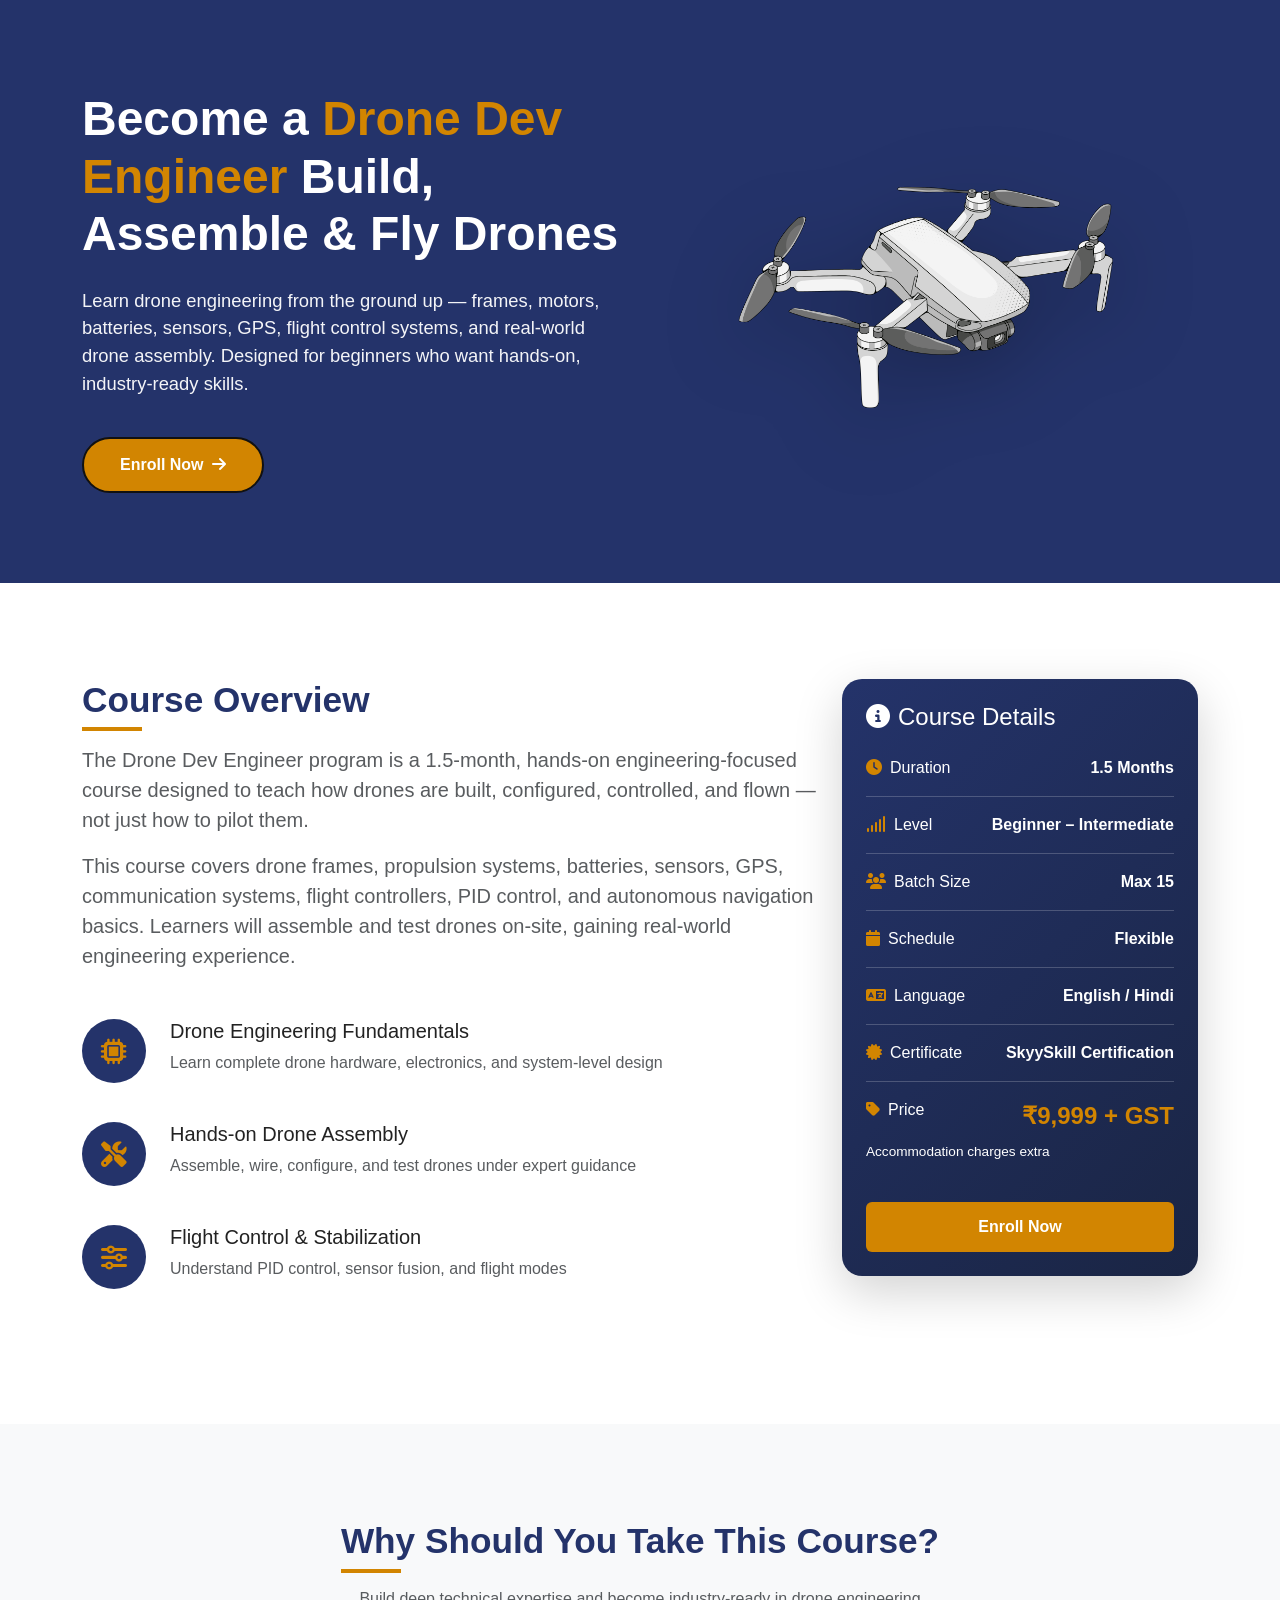
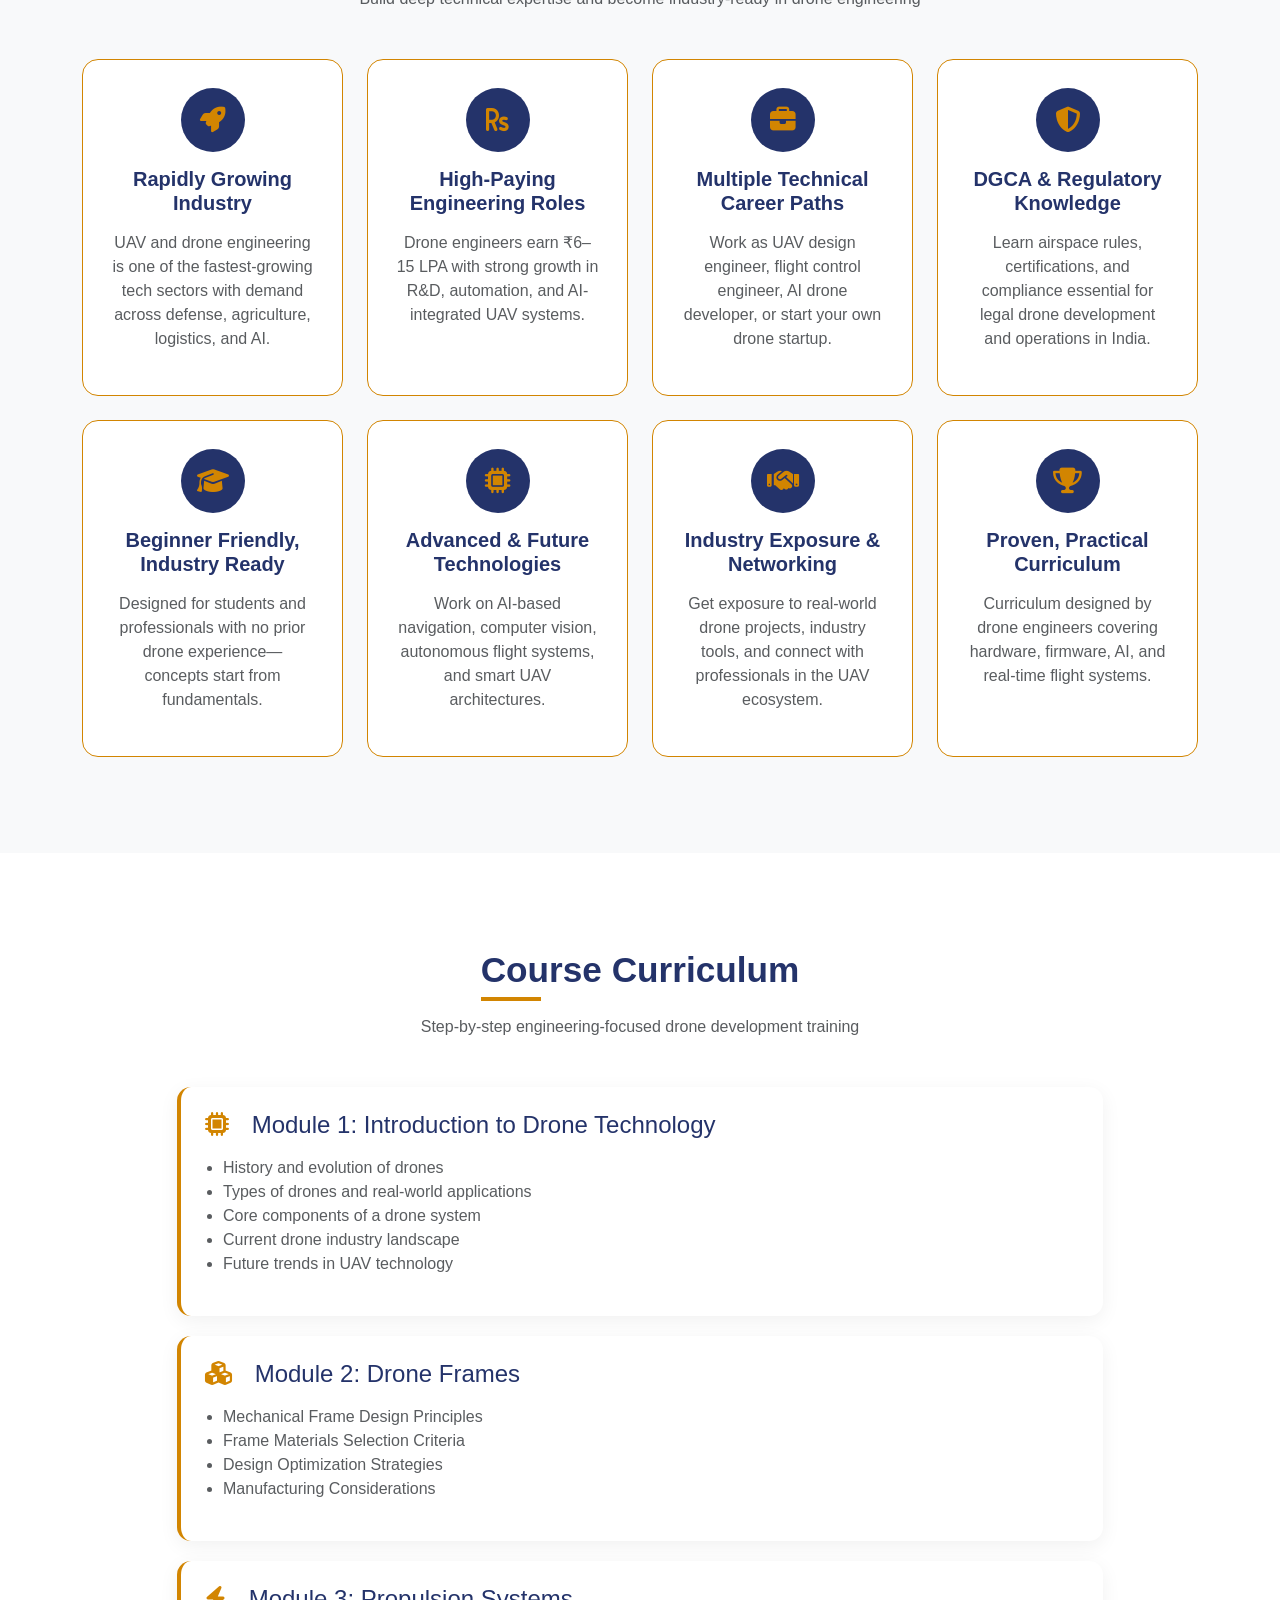
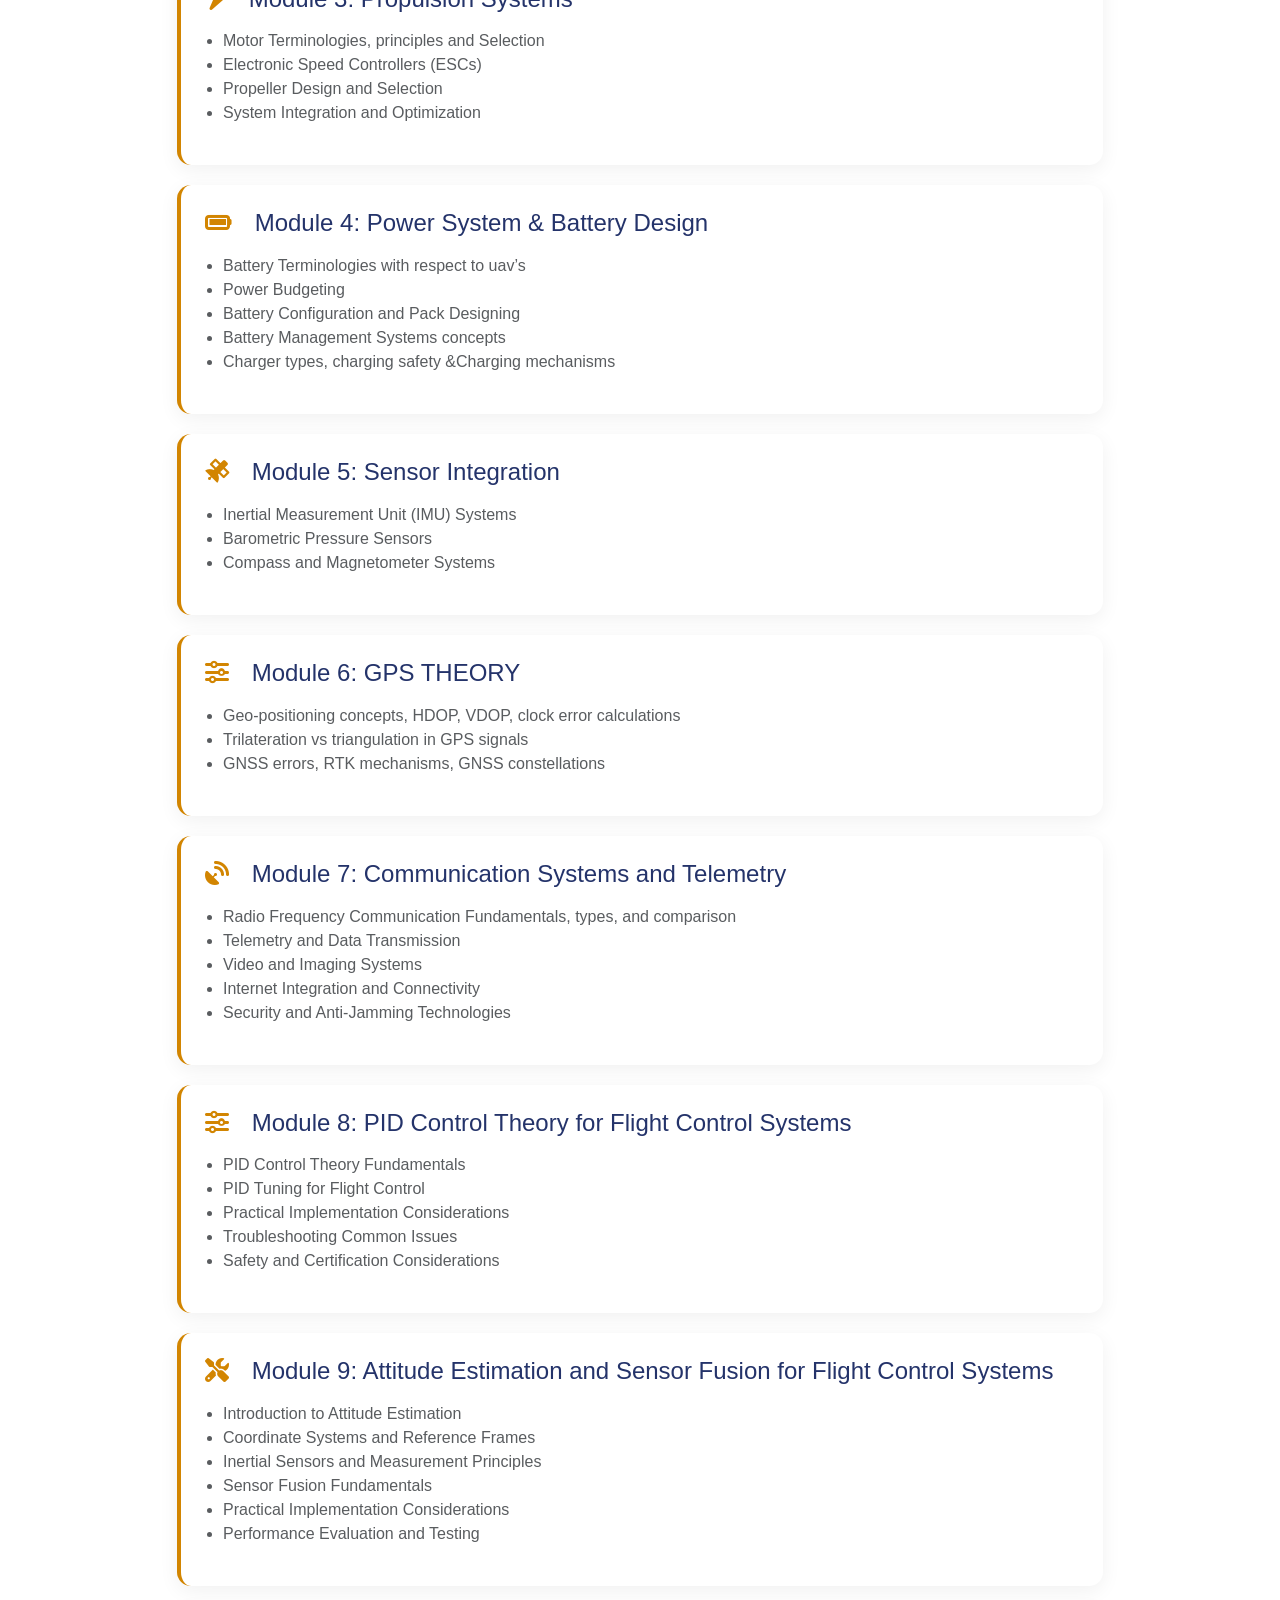
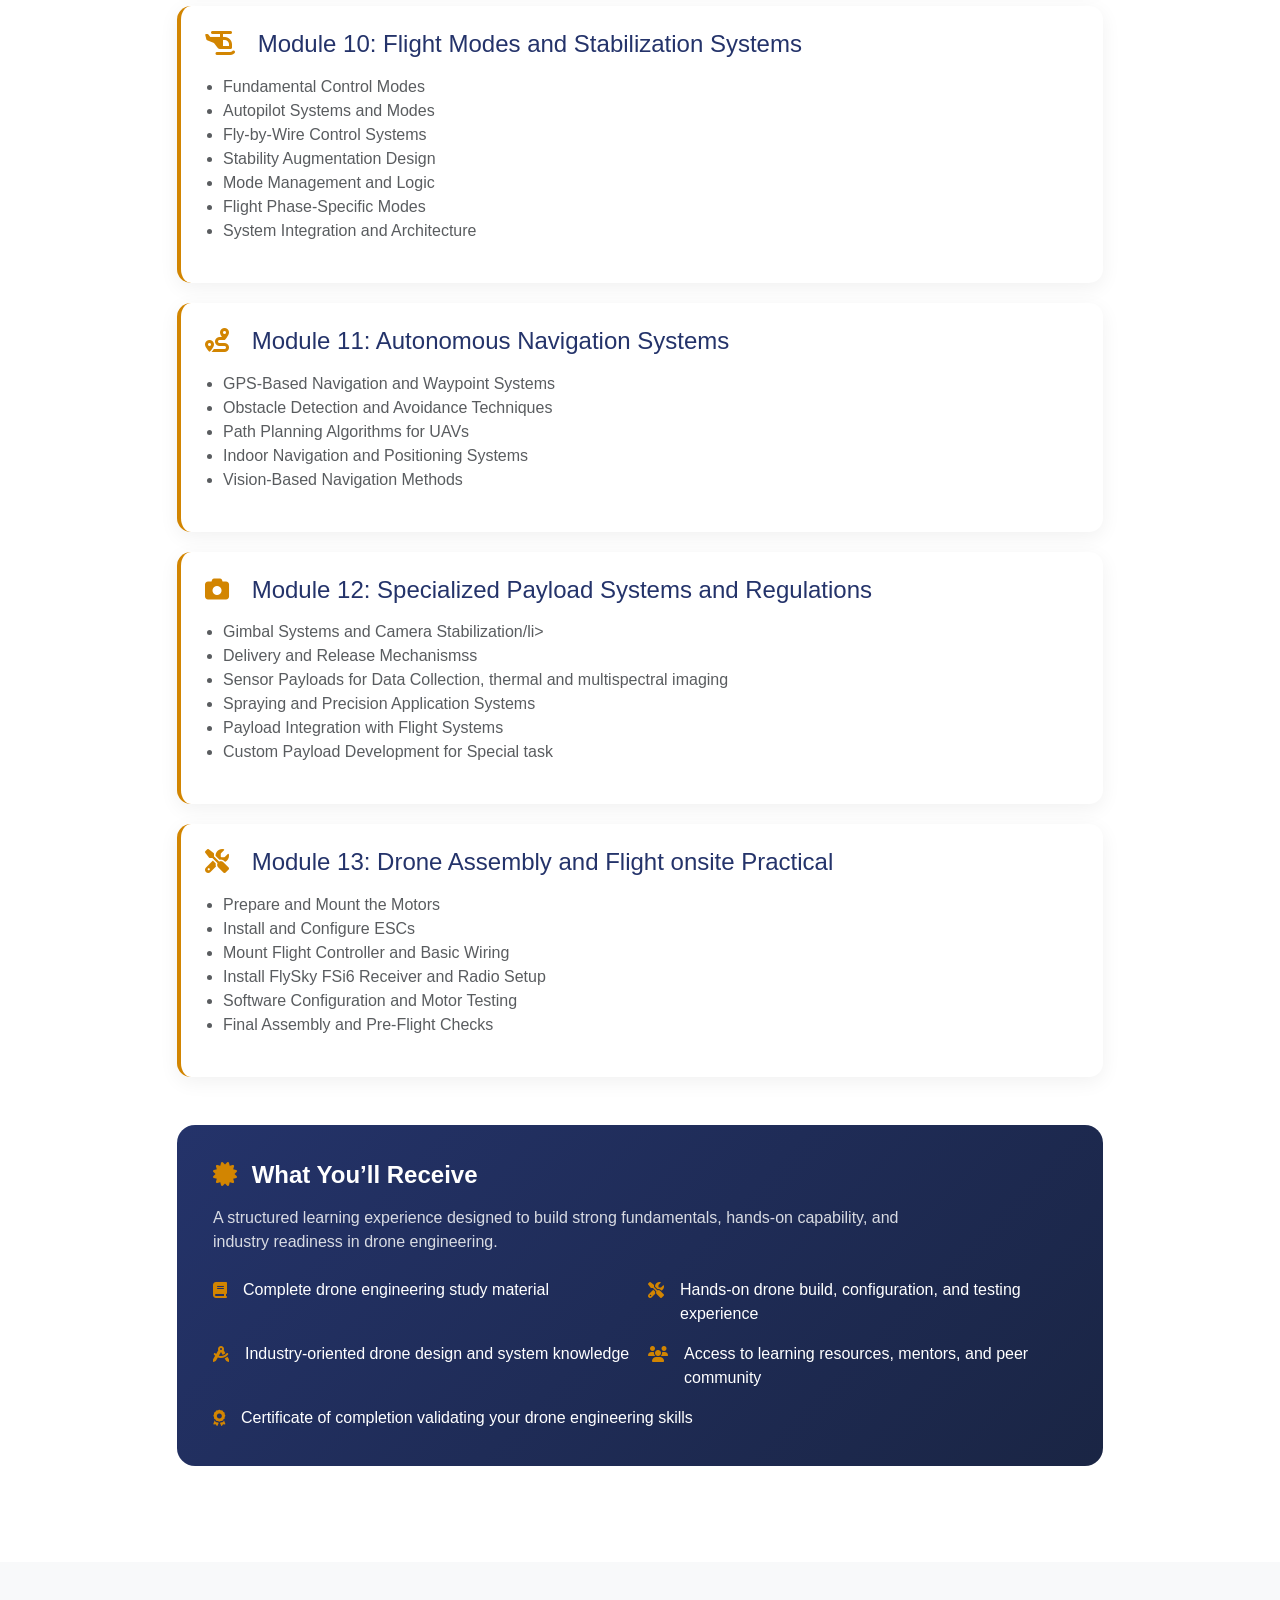
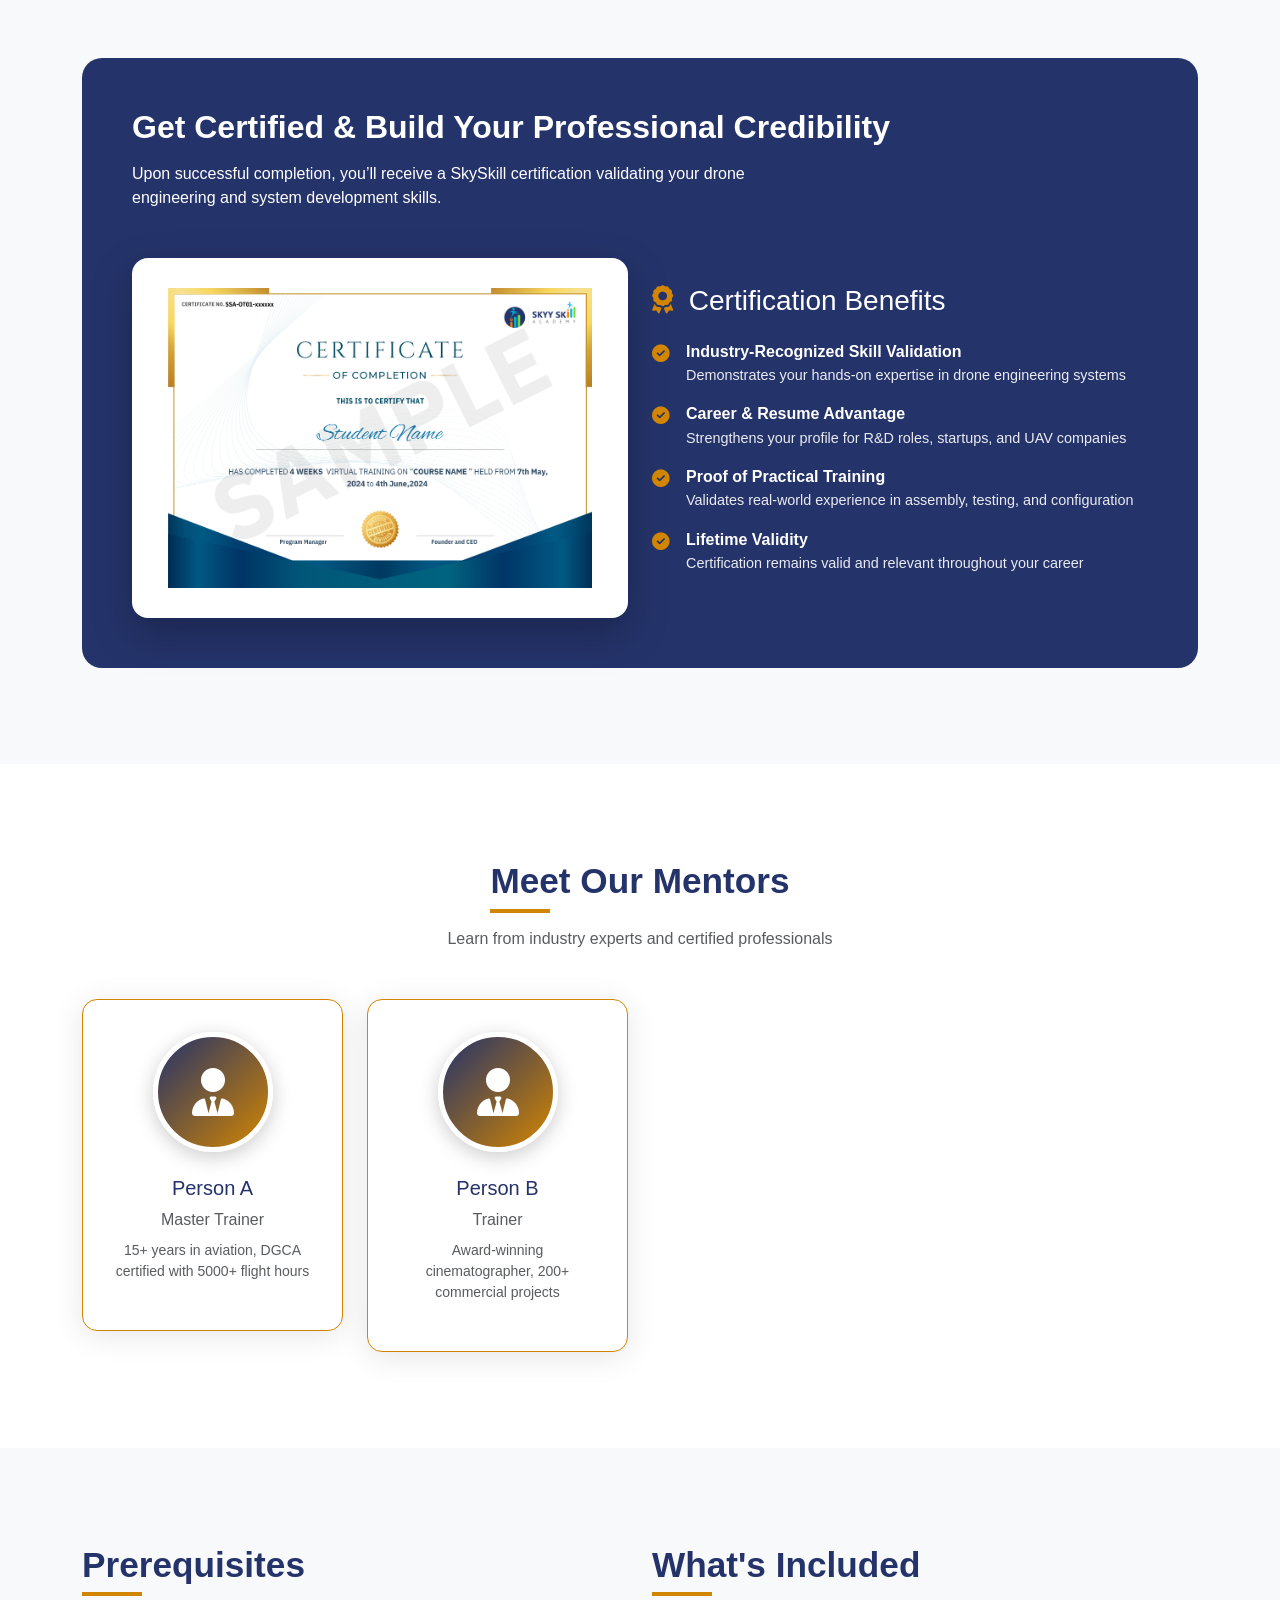
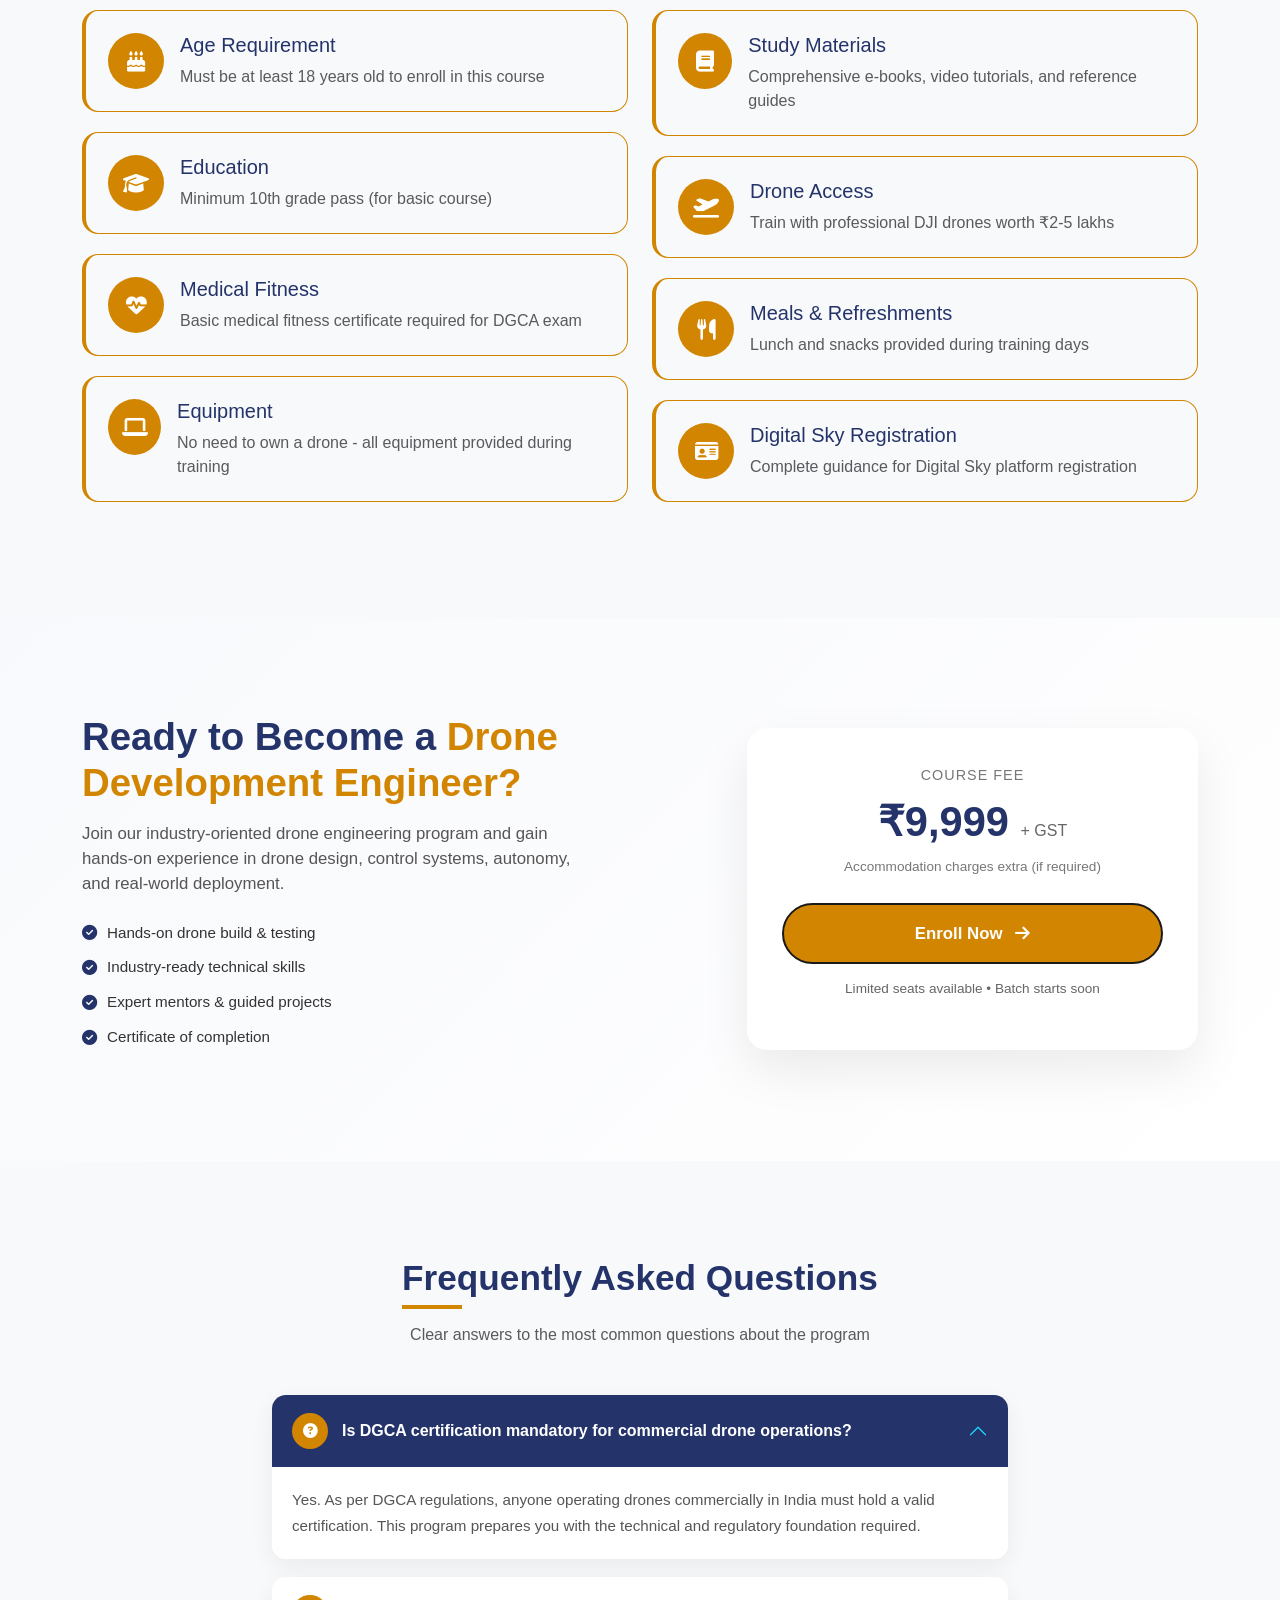
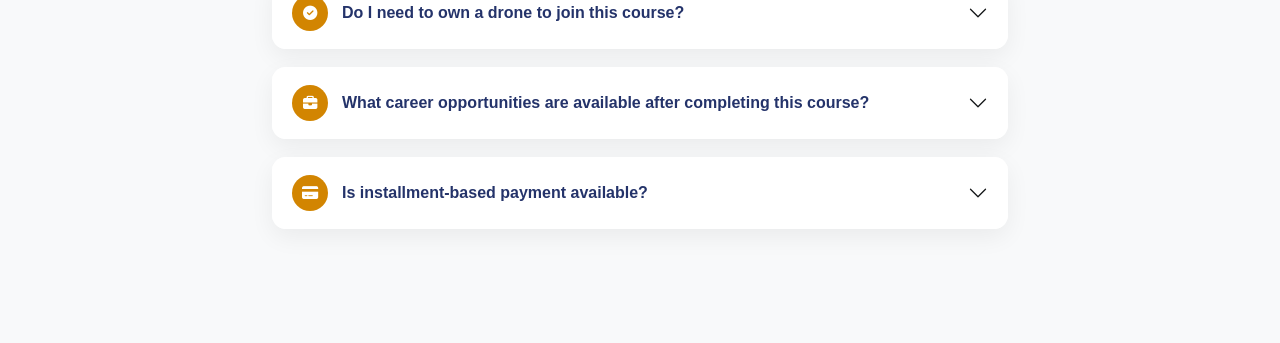
==== drone-course.html @ 6ebb5978 "drone course page" ====
<!DOCTYPE html>
<html lang="en">
<head>
    <meta charset="UTF-8">
    <meta name="viewport" content="width=device-width, initial-scale=1.0">
    <title>Document</title>
    <!-- <link rel="stylesheet" href="/index.css" /> -->

    <!-- Bootstrap -->
  <link href="https://cdn.jsdelivr.net/npm/bootstrap@5.3.2/dist/css/bootstrap.min.css" rel="stylesheet">

  <!-- Font Awesome -->
  <link href="https://cdnjs.cloudflare.com/ajax/libs/font-awesome/6.5.0/css/all.min.css" rel="stylesheet">
    <style>
        /* ================= ROOT & BASE ================= */
:root {
  --primary: #24336a;
  --secondary: #d28501;
  --dark: #1a1a1a;
}

body {
  font-family: sans-serif;
  background: #ffffff;
  color: #222;
}

/* ================= HERO ================= */
.hero {
  background: var(--primary);
  color: #ffffff;
  padding: 90px 0;
}

.hero h1 {
  font-size: 3rem;
  font-weight: 700;
}

.hero p {
  font-size: 1.15rem;
  opacity: 0.95;
  margin-top: 15px;
}

/* ================= BUTTON ================= */
.btn-primary-custom {
  background: var(--secondary);
  color: #fff;
  border: 2px solid #111;
  padding: 14px 36px;
  border-radius: 50px;
  font-weight: 600;
  transition: 0.3s ease;
}

.btn-primary-custom:hover {
  border: 2px solid #111;
  background: #b87400;
  transform: translateY(-2px);
}

.hero-image-wrapper {
  display: flex;
  justify-content: center;
  align-items: center;
}

.hero-image {
  max-width: 100%;
  height: auto;
  filter: drop-shadow(0 20px 40px rgba(0,0,0,0.25));
}

/* ================= STATS ================= */
.stats-box {
  background: rgba(255, 255, 255, 0.1);
  padding: 20px;
  border-radius: 14px;
  text-align: center;
  min-width: 140px;
}

.stats-number {
  font-size: 2.4rem;
  font-weight: 700;
  color: var(--secondary);
}

/* ================= SECTION ================= */
.section-title {
  font-size: 2.2rem;
  font-weight: 900;
  color: var(--primary);
  position: relative;
  display: inline-block;
}

.section-title::after {
  content: "";
  width: 60px;
  height: 4px;
  background: var(--secondary);
  position: absolute;
  left: 0;
  bottom: -10px;
}

/* ================= FEATURE CARD ================= */
.feature-card {
  background: #ffffff;
  padding: 28px;
  border-radius: 16px;
  border: 1px solid var(--secondary);
  height: 100%;
  transition: 0.3s ease;
}

.feature-card:hover {
  box-shadow: 0 12px 30px rgba(0, 0, 0, 0.08);
  transform: translateY(-5px);
}

.feature-icon {
  width: 64px;
  height: 64px;
  background: var(--primary);
  border-radius: 50%;
  display: flex;
  align-items: center;
  justify-content: center;
  color: var(--secondary);
  font-size: 1.6rem;
  margin-bottom: 15px;
}

/* ================= COURSE CONTENT ================= */
.course-content-item {
  background: #ffffff;
  padding: 24px;
  border-radius: 14px;
  border-left: 4px solid var(--secondary);
  box-shadow: 0 5px 20px rgba(0, 0, 0, 0.06);
  margin-bottom: 20px;
}

.course-content-item ul {
  padding-left: 18px;
}

/* ================= CERTIFICATE ================= */
.certificate-section {
  background: var(--primary);
  border-radius: 20px;
  padding: 50px;
}

.certificate-img {
  background: #ffffff;
  border-radius: 16px;
  height: 360px;
  display: flex;
  align-items: center;
  justify-content: center;
  box-shadow: 0 15px 40px rgba(0, 0, 0, 0.25);
}

.certificate-image {
  max-height: 300px;
  object-fit: contain;
}

/* ================= CERTIFICATE BENEFITS ALIGNMENT FIX ================= */

.cert-benefit {
  display: flex;
  align-items: flex-start;
  gap: 14px;
  margin-bottom: 18px;
}

.cert-benefit i {
  color: var(--secondary);
  font-size: 1.1rem;
  margin-top: 3px;
  min-width: 20px;
}

.cert-text h6 {
  margin: 0;
  font-weight: 600;
}

.cert-text p {
  margin: 4px 0 0;
  font-size: 0.9rem;
  opacity: 0.9;
}

/* ================= RESPONSIVE ================= */

@media (max-width: 768px) {
  .certificate-section {
    padding: 30px;
  }

  .certificate-img {
    height: 260px;
  }
}
/* ================= MENTORS ================= */
/* ---- mentor card ---- */
        .mentor-card {
            text-align: center;
            padding: 2rem;
            border: 1px solid var(--secondary);
            background: #fff;
            border-radius: 15px;
            box-shadow: 0 5px 30px rgba(0,0,0,0.1);
            transition: all 0.3s;
        }

        .mentor-card:hover {
            transform: translateY(-10px);
            box-shadow: 0 15px 40px rgba(0,0,0,0.15);
        }

        .mentor-img {
            width: 120px;
            height: 120px;
            background: linear-gradient(135deg, var(--primary), var(--secondary));
            border-radius: 50%;
            margin: 0 auto 1.5rem;
            display: flex;
            align-items: center;
            justify-content: center;
            font-size: 3rem;
            color: #fff;
            border: 5px solid #fff;
            box-shadow: 0 5px 20px rgba(0,0,0,0.2);
        }


/* ================= ADVANTAGES ================= */
.advantage-item {
  background: #f8f9fa;
  padding: 22px;
  border-radius: 16px;
  display: flex;
  gap: 16px;
  align-items: flex-start;
  margin-bottom: 20px;
    border: 1px solid var(--secondary);
  border-left: 4px solid var(--secondary);

}

.advantage-icon {
  width: 56px;
  height: 56px;
  background: var(--secondary);
  border-radius: 50%;
  color: #fff;
  display: flex;
  align-items: center;
  justify-content: center;
  font-size: 1.3rem;
}

/* ================= faq ================= */

.custom-accordion .accordion-item {
  border: none;
  border-radius: 14px;
  margin-bottom: 18px;
  box-shadow: 0 8px 25px rgba(0, 0, 0, 0.06);
  overflow: hidden;
}

.custom-accordion .accordion-button {
  background: #ffffff;
  color: var(--primary);
  font-weight: 600;
  padding: 18px 20px;
  box-shadow: none;
}

.custom-accordion .accordion-button:not(.collapsed) {
  background: var(--primary);
  color: #ffffff;
}

.custom-accordion .accordion-button::after {
  filter: brightness(0.6);
}

.custom-accordion .accordion-button:not(.collapsed)::after {
  filter: brightness(5);
}

.custom-accordion .accordion-body {
  font-size: 0.95rem;
  color: #555;
  line-height: 1.7;
  padding: 20px;
  background: #ffffff;
}

/* Icon styling */
.faq-icon {
  width: 36px;
  height: 36px;
  background: var(--secondary);
  color: #fff;
  border-radius: 50%;
  display: inline-flex;
  align-items: center;
  justify-content: center;
  margin-right: 14px;
  font-size: 0.9rem;
}

/* ================= RESPONSIVE ================= */
@media (max-width: 768px) {
  .hero {
    padding: 60px 0;
    text-align: center;
  }

  .hero h1 {
    font-size: 2rem;
  }

  .stats-box {
    width: 100%;
  }

  .certificate-section {
    padding: 30px;
  }

  .certificate-img {
    height: 260px;
    margin-bottom: 30px;
  }
}


/* ================= ENROLL SECTION ================= */

.enroll-section {
  background: linear-gradient(135deg, #f8f9fc, #ffffff);
}

.enroll-title {
  font-size: 2.4rem;
  font-weight: 800;
  color: var(--primary);
}

.enroll-title span {
  color: var(--secondary);
}

.enroll-text {
  font-size: 1.05rem;
  color: #555;
  margin-top: 15px;
  max-width: 520px;
}

.enroll-points {
  list-style: none;
  padding: 0;
  margin-top: 25px;
}

.enroll-points li {
  font-size: 0.95rem;
  color: #333;
  margin-bottom: 12px;
  display: flex;
  align-items: center;
  gap: 10px;
}

.enroll-points i {
  color: var(--primary);
}

/* Card */
.enroll-card {
  background: #ffffff;
  border-radius: 20px;
  padding: 35px;
  box-shadow: 0 20px 50px rgba(0, 0, 0, 0.08);
  text-align: center;
}

.price-box {
  margin-bottom: 25px;
}

.price-label {
  font-size: 0.9rem;
  color: #777;
  text-transform: uppercase;
  letter-spacing: 1px;
}

.price {
  font-size: 2.6rem;
  font-weight: 800;
  color: var(--primary);
  margin: 10px 0;
}

.price span {
  font-size: 1rem;
  color: #666;
  font-weight: 500;
}

.price-note {
  font-size: 0.85rem;
  color: #777;
}

/* Button */
.btn-enroll {
  background: var(--secondary);
  color: #fff;
  padding: 16px;
  font-size: 1.05rem;
  font-weight: 600;
  border-radius: 50px;
  border: 2px solid var(--dark);
  transition: all 0.3s ease;
}

.btn-enroll:hover {
  background: #b87400;
  color: white;
  border: 1px solid black;
  transform: translateY(-2px);
}

/* Footer note */
.enroll-note {
  font-size: 0.85rem;
  color: #666;
  margin-top: 15px;
}

/* Responsive */
@media (max-width: 768px) {
  .enroll-title {
    font-size: 1.9rem;
  }
}


    </style>
</head>
<body>
    

      <!-- Course Detail Page -->
    <div id="coursePage">

        <!-- Course Hero -->
        <section class="hero" id="home">
        <div class="container">
            <div class="row align-items-center g-4">

            <!-- Left Content -->
            <div class="col-lg-6 hero-content">
                <h1 style="font-weight: 800;">
                Become a <span style="color: var(--secondary);">Drone Dev Engineer</span>
                Build, Assemble & Fly Drones
                </h1>

                <p class="mt-4">
                Learn drone engineering from the ground up — frames, motors, batteries,
                sensors, GPS, flight control systems, and real-world drone assembly.
                Designed for beginners who want hands-on, industry-ready skills.
                </p>

                <button class="btn btn-primary-custom mt-4">
                Enroll Now<i class="fas fa-arrow-right ms-2"></i>
                </button>
            </div>

            <!-- Right Image -->
            <div class="col-lg-6 text-center">
                <div class="hero-image-wrapper">
                <!-- Add your image URL later -->
                <img
                    src="/dronecard.png"
                    alt="Drone Dev Engineer Training"
                    class="hero-image"
                    width="500"
                >
                </div>
            </div>

            </div>
        </div>
        </section>


        <!-- Course Overview -->

            <section class="py-5" id="overview">
            <div class="container my-5">
                <div class="row g-4">

                <!-- Left Content -->
                <div class="col-lg-8">
                    <h2 class="section-title mb-4">Course Overview</h2>

                    <p class="lead text-muted">
                    The Drone Dev Engineer program is a 1.5-month, hands-on engineering-focused course
                    designed to teach how drones are built, configured, controlled, and flown — not just how to pilot them.
                    </p>

                    <p class=" lead text-muted mt-3">
                    This course covers drone frames, propulsion systems, batteries, sensors, GPS,
                    communication systems, flight controllers, PID control, and autonomous navigation basics.
                    Learners will assemble and test drones on-site, gaining real-world engineering experience.
                    </p>

                    <!-- Key Highlights -->
                    <div class="mt-5">

            <div class="d-flex gap-4 mb-4">
                <div class="feature-icon">
                <i class="fas fa-microchip"></i>
                </div>
                <div>
                <h5>Drone Engineering Fundamentals</h5>
                <p class="text-muted">
                    Learn complete drone hardware, electronics, and system-level design
                </p>
                </div>
            </div>

            <div class="d-flex gap-4 mb-4">
                <div class="feature-icon">
                <i class="fas fa-tools"></i>
                </div>
                <div>
                <h5>Hands-on Drone Assembly</h5>
                <p class="text-muted">
                    Assemble, wire, configure, and test drones under expert guidance
                </p>
                </div>
            </div>

            <div class="d-flex gap-4 mb-4">
                <div class="feature-icon">
                <i class="fas fa-sliders-h"></i>
                </div>
                <div>
                <h5>Flight Control & Stabilization</h5>
                <p class="text-muted">
                    Understand PID control, sensor fusion, and flight modes
                </p>
                </div>
            </div>

            </div>

                </div>

                <!-- Right Card -->
                <div class="col-lg-4">
                    <div class="card border-0 shadow-lg" style="border-radius: 20px; overflow: hidden;">
                    <div class="card-body p-4" style="background: linear-gradient(135deg, var(--primary), #1a2544);">

                        <h4 class="text-white mb-4">
                        <i class="fas fa-info-circle me-2"></i>Course Details
                        </h4>

                        <div class="mb-3 pb-3" style="border-bottom: 1px solid rgba(255,255,255,0.2);">
                        <div class="d-flex justify-content-between text-white">
                            <span><i class="fas fa-clock me-2" style="color: var(--secondary);"></i>Duration</span>
                            <strong>1.5 Months</strong>
                        </div>
                        </div>

                        <div class="mb-3 pb-3" style="border-bottom: 1px solid rgba(255,255,255,0.2);">
                        <div class="d-flex justify-content-between text-white">
                            <span><i class="fas fa-signal me-2" style="color: var(--secondary);"></i>Level</span>
                            <strong>Beginner – Intermediate</strong>
                        </div>
                        </div>

                        <div class="mb-3 pb-3" style="border-bottom: 1px solid rgba(255,255,255,0.2);">
                        <div class="d-flex justify-content-between text-white">
                            <span><i class="fas fa-users me-2" style="color: var(--secondary);"></i>Batch Size</span>
                            <strong>Max 15</strong>
                        </div>
                        </div>

                        <div class="mb-3 pb-3" style="border-bottom: 1px solid rgba(255,255,255,0.2);">
                        <div class="d-flex justify-content-between text-white">
                            <span><i class="fas fa-calendar me-2" style="color: var(--secondary);"></i>Schedule</span>
                            <strong>Flexible</strong>
                        </div>
                        </div>

                        <div class="mb-3 pb-3" style="border-bottom: 1px solid rgba(255,255,255,0.2);">
                        <div class="d-flex justify-content-between text-white">
                            <span><i class="fas fa-language me-2" style="color: var(--secondary);"></i>Language</span>
                            <strong>English / Hindi</strong>
                        </div>
                        </div>

                        <div class="mb-3 pb-3" style="border-bottom: 1px solid rgba(255,255,255,0.2);">
                        <div class="d-flex justify-content-between text-white">
                            <span><i class="fas fa-certificate me-2" style="color: var(--secondary);"></i>Certificate</span>
                            <strong>SkyySkill Certification</strong>
                        </div>
                        </div>

                        <div class="d-flex justify-content-between text-white">
                        <span><i class="fas fa-tag me-2" style="color: var(--secondary);"></i>Price</span>
                        <strong style="font-size: 1.5rem; color: var(--secondary);">₹9,999 + GST</strong>
                        </div>

                        <p class="text-white mt-2" style="font-size: 0.85rem;">
                            Accommodation charges extra
                            </p>

                        <button class="btn w-100 mt-4"
                        style="background: var(--secondary); color: #fff; font-weight: 600; padding: 12px;">
                        Enroll Now
                        </button>

                    </div>
                    </div>
                </div>

                </div>
            </div>
            </section>


        <!-- Why Take This Course -->
        <section class="py-5 bg-light" id="why-course">
        <div class="container my-5">
            
            <div class="text-center mb-5">
            <h2 class="section-title">Why Should You Take This Course?</h2>
            <p class="text-muted mt-3">
                Build deep technical expertise and become industry-ready in drone engineering
            </p>
            </div>

            <div class="row g-4">

            <!-- Industry Growth -->
            <div class="col-md-6 col-lg-3">
                <div class="feature-card text-center">
                <div class="feature-icon mx-auto">
                    <i class="fas fa-rocket"></i>
                </div>
                <h5 style="color: var(--primary); font-weight: 700;">Rapidly Growing Industry</h5>
                <p class="text-muted mt-3">
                    UAV and drone engineering is one of the fastest-growing tech sectors with demand across defense, agriculture, logistics, and AI.
                </p>
                </div>
            </div>

            <!-- High Salary -->
            <div class="col-md-6 col-lg-3">
                <div class="feature-card text-center">
                <div class="feature-icon mx-auto">
                    <i class="fas fa-rupee-sign"></i>
                </div>
                <h5 style="color: var(--primary); font-weight: 700;">High-Paying Engineering Roles</h5>
                <p class="text-muted mt-3">
                    Drone engineers earn ₹6–15 LPA with strong growth in R&D, automation, and AI-integrated UAV systems.
                </p>
                </div>
            </div>

            <!-- Technical Career Paths -->
            <div class="col-md-6 col-lg-3">
                <div class="feature-card text-center">
                <div class="feature-icon mx-auto">
                    <i class="fas fa-briefcase"></i>
                </div>
                <h5 style="color: var(--primary); font-weight: 700;">Multiple Technical Career Paths</h5>
                <p class="text-muted mt-3">
                    Work as UAV design engineer, flight control engineer, AI drone developer, or start your own drone startup.
                </p>
                </div>
            </div>

            <!-- DGCA & Regulations -->
            <div class="col-md-6 col-lg-3">
                <div class="feature-card text-center">
                <div class="feature-icon mx-auto">
                    <i class="fas fa-shield-alt"></i>
                </div>
                <h5 style="color: var(--primary); font-weight: 700;">DGCA & Regulatory Knowledge</h5>
                <p class="text-muted mt-3">
                    Learn airspace rules, certifications, and compliance essential for legal drone development and operations in India.
                </p>
                </div>
            </div>

            <!-- No Prior Experience -->
            <div class="col-md-6 col-lg-3">
                <div class="feature-card text-center">
                <div class="feature-icon mx-auto">
                    <i class="fas fa-graduation-cap"></i>
                </div>
                <h5 style="color: var(--primary); font-weight: 700;">Beginner Friendly, Industry Ready</h5>
                <p class="text-muted mt-3">
                    Designed for students and professionals with no prior drone experience—concepts start from fundamentals.
                </p>
                </div>
            </div>

            <!-- Advanced Tech -->
            <div class="col-md-6 col-lg-3">
                <div class="feature-card text-center">
                <div class="feature-icon mx-auto">
                    <i class="fas fa-microchip"></i>
                </div>
                <h5 style="color: var(--primary); font-weight: 700;">Advanced & Future Technologies</h5>
                <p class="text-muted mt-3">
                    Work on AI-based navigation, computer vision, autonomous flight systems, and smart UAV architectures.
                </p>
                </div>
            </div>

            <!-- Industry Exposure -->
            <div class="col-md-6 col-lg-3">
                <div class="feature-card text-center">
                <div class="feature-icon mx-auto">
                    <i class="fas fa-handshake"></i>
                </div>
                <h5 style="color: var(--primary); font-weight: 700;">Industry Exposure & Networking</h5>
                <p class="text-muted mt-3">
                    Get exposure to real-world drone projects, industry tools, and connect with professionals in the UAV ecosystem.
                </p>
                </div>
            </div>

            <!-- Proven Curriculum -->
            <div class="col-md-6 col-lg-3">
                <div class="feature-card text-center">
                <div class="feature-icon mx-auto">
                    <i class="fas fa-trophy"></i>
                </div>
                <h5 style="color: var(--primary); font-weight: 700;">Proven, Practical Curriculum</h5>
                <p class="text-muted mt-3">
                    Curriculum designed by drone engineers covering hardware, firmware, AI, and real-time flight systems.
                </p>
                </div>
            </div>

            </div>
        </div>
        </section>

<!-- Course Contents -->
<section class="py-5" id="curriculum">
  <div class="container my-5">

    <div class="text-center mb-5">
      <h2 class="section-title">Course Curriculum</h2>
      <p class="text-muted mt-3">
        Step-by-step engineering-focused drone development training
      </p>
    </div>

    <div class="row">
      <div class="col-lg-10 mx-auto">

        <!-- Module 1 -->
        <div class="course-content-item">
          <div class="d-flex justify-content-between align-items-center">
            <div>
              <h4 style="color: var(--primary);">
                <i class="fas fa-microchip me-3" style="color: var(--secondary);"></i>
                Module 1: Introduction to Drone Technology
              </h4>
              <ul class="mt-3 text-muted">
                <li>History and evolution of drones</li>
                <li>Types of drones and real-world applications</li>
                <li>Core components of a drone system</li>
                <li>Current drone industry landscape</li>
                <li>Future trends in UAV technology</li>
              </ul>
            </div>
         
          </div>
        </div>

        <!-- Module 2 -->
        <div class="course-content-item">
          <div class="d-flex justify-content-between align-items-center">
            <div>
              <h4 style="color: var(--primary);">
                <i class="fas fa-cubes me-3" style="color: var(--secondary);"></i>
                Module 2: Drone Frames
              </h4>
              <ul class="mt-3 text-muted">
                <li>Mechanical Frame Design Principles</li>
                <li>Frame Materials Selection Criteria</li>
                <li>Design Optimization Strategies</li>
                <li>Manufacturing Considerations</li>
              </ul>
            </div>
          </div>
        </div>

        <!-- Module 3 -->
        <div class="course-content-item">
          <div class="d-flex justify-content-between align-items-center">
            <div>
              <h4 style="color: var(--primary);">
                <i class="fas fa-bolt me-3" style="color: var(--secondary);"></i>
                Module 3: Propulsion Systems
              </h4>
              <ul class="mt-3 text-muted">
                <li>Motor Terminologies, principles and Selection</li>
                <li>Electronic Speed Controllers (ESCs)</li>
                <li>Propeller Design and Selection</li>
                <li>System Integration and Optimization</li>
              </ul>
            </div>
          </div>
        </div>


        <!-- Module 4 -->
        <div class="course-content-item">
          <div class="d-flex justify-content-between align-items-center">
            <div>
              <h4 style="color: var(--primary);">
                <i class="fas fa-battery-full me-3" style="color: var(--secondary);"></i>
                Module 4: Power System & Battery Design
              </h4>
              <ul class="mt-3 text-muted">
                <li>Battery Terminologies with respect to uav’s</li>
                <li>Power Budgeting</li>
                <li>Battery Configuration and Pack Designing</li>
                <li>Battery Management Systems concepts</li>
                <li>Charger types, charging safety &Charging mechanisms</li>
              </ul>
            </div>
          </div>
        </div>

        <!-- Module 5 -->
        <div class="course-content-item">
          <div class="d-flex justify-content-between align-items-center">
            <div>
              <h4 style="color: var(--primary);">
                <i class="fas fa-satellite me-3" style="color: var(--secondary);"></i>
                Module 5: Sensor Integration
              </h4>
              <ul class="mt-3 text-muted">
                <li>Inertial Measurement Unit (IMU) Systems</li>
                <li>Barometric Pressure Sensors</li>
                <li>Compass and Magnetometer Systems</li>
              </ul>
            </div>
          </div>
        </div>

        <!-- Module 6 -->
        <div class="course-content-item">
          <div class="d-flex justify-content-between align-items-center">
            <div>
              <h4 style="color: var(--primary);">
                <i class="fas fa-sliders-h me-3" style="color: var(--secondary);"></i>
                Module 6: GPS THEORY
              </h4>
              <ul class="mt-3 text-muted">
                <li>Geo-positioning concepts, HDOP, VDOP, clock error calculations</li>
                <li>Trilateration vs triangulation in GPS signals</li>
                <li>GNSS errors, RTK mechanisms, GNSS constellations</li>
              </ul>
            </div>
          </div>
        </div>

        <!-- Module 7 -->
        <div class="course-content-item">
          <div class="d-flex justify-content-between align-items-center">
            <div>
              <h4 style="color: var(--primary);">
                <i class="fas fa-satellite-dish me-3" style="color: var(--secondary);"></i>
                Module 7: Communication Systems and Telemetry
              </h4>
              <ul class="mt-3 text-muted">
                <li>Radio Frequency Communication Fundamentals, types, and comparison</li>
                <li>Telemetry and Data Transmission</li>
                <li>Video and Imaging Systems</li>
                <li>Internet Integration and Connectivity</li>
                <li>Security and Anti-Jamming Technologies</li>
              </ul>
            </div>
          </div>
        </div>

        
        <!-- Module 8 -->
        <div class="course-content-item">
          <div class="d-flex justify-content-between align-items-center">
            <div>
              <h4 style="color: var(--primary);">
                <i class="fas fa-sliders-h me-3" style="color: var(--secondary);"></i>
                Module 8: PID Control Theory for Flight Control Systems
              </h4>
              <ul class="mt-3 text-muted">
                <li>PID Control Theory Fundamentals</li>
                <li>PID Tuning for Flight Control</li>
                <li>Practical Implementation Considerations</li>
                <li>Troubleshooting Common Issues</li>
                <li>Safety and Certification Considerations</li>
              </ul>
            </div>
          </div>
        </div>

        
        <!-- Module 9 -->
        <div class="course-content-item">
          <div class="d-flex justify-content-between align-items-center">
            <div>
              <h4 style="color: var(--primary);">
                <i class="fas fa-tools me-3" style="color: var(--secondary);"></i>
                Module 9: Attitude Estimation and Sensor Fusion for Flight Control Systems 
              </h4>
              <ul class="mt-3 text-muted">
                <li>Introduction to Attitude Estimation</li>
                <li>Coordinate Systems and Reference Frames</li>
                <li>Inertial Sensors and Measurement Principles</li>
                <li>Sensor Fusion Fundamentals</li>
                <li>Practical Implementation Considerations</li>
                <li>Performance Evaluation and Testing</li>
              </ul>
            </div>
          </div>
        </div>

               <!-- Module 10 -->
        <div class="course-content-item">
          <div class="d-flex justify-content-between align-items-center">
            <div>
              <h4 style="color: var(--primary);">
                <i class="fas fa-helicopter me-3" style="color: var(--secondary);"></i>
                Module 10: Flight Modes and Stabilization Systems
              </h4>
              <ul class="mt-3 text-muted">
                <li>Fundamental Control Modes</li>
                <li>Autopilot Systems and Modes</li>
                <li>Fly-by-Wire Control Systems</li>
                <li>Stability Augmentation Design</li>
                <li>Mode Management and Logic</li>
                <li>Flight Phase-Specific Modes</li>
                <li>System Integration and Architecture</li>
              </ul>
            </div>
          </div>
        </div>

                      <!-- Module 11 -->
        <div class="course-content-item">
          <div class="d-flex justify-content-between align-items-center">
            <div>
              <h4 style="color: var(--primary);">
                <i class="fas fa-route me-3" style="color: var(--secondary);"></i>
                Module 11: Autonomous Navigation Systems
              </h4>
              <ul class="mt-3 text-muted">
                <li>GPS-Based Navigation and Waypoint Systems</li>
                <li>Obstacle Detection and Avoidance Techniques</li>
                <li>Path Planning Algorithms for UAVs</li>
                <li>Indoor Navigation and Positioning Systems</li>
                <li>Vision-Based Navigation Methods</li>
              </ul>
            </div>
          </div>
        </div>

                  <!-- Module 12 -->
        <div class="course-content-item">
          <div class="d-flex justify-content-between align-items-center">
            <div>
              <h4 style="color: var(--primary);">
                <i class="fas fa-camera me-3" style="color: var(--secondary);"></i>
                Module 12: Specialized Payload Systems and Regulations
              </h4>
              <ul class="mt-3 text-muted">
                <li>Gimbal Systems and Camera Stabilization/li>
                <li>Delivery and Release Mechanismss</li>
                <li>Sensor Payloads for Data Collection, thermal and multispectral imaging</li>
                <li>Spraying and Precision Application Systems</li>
                <li>Payload Integration with Flight Systems</li>
                <li>Custom Payload Development for Special task</li>
              </ul>
            </div>
          </div>
        </div>

                     <!-- Module 13 -->
        <div class="course-content-item">
          <div class="d-flex justify-content-between align-items-center">
            <div>
              <h4 style="color: var(--primary);">
                <i class="fas fa-tools me-3" style="color: var(--secondary);"></i>
                Module 13: Drone Assembly and Flight onsite Practical
              </h4>
              <ul class="mt-3 text-muted">
                <li>Prepare and Mount the Motors</li>
                <li>Install and Configure ESCs</li>
                <li>Mount Flight Controller and Basic Wiring</li>
                <li>Install FlySky FSi6 Receiver and Radio Setup</li>
                <li>Software Configuration and Motor Testing</li>
                <li>Final Assembly and Pre-Flight Checks</li>
              </ul>
            </div>
          </div>
        </div>

      <!-- What You'll Receive -->
<div class="mt-5"
     style="background: linear-gradient(135deg, var(--primary), #1a2544);
            color: #ffffff;
            border-radius: 18px;
            padding: 36px;">

  <h4 class="mb-3" style="font-weight: 700;">
    <i class="fas fa-certificate me-2" style="color: var(--secondary);"></i>
    What You’ll Receive
  </h4>

  <p class="text-light mb-4" style="opacity: 0.85; max-width: 720px;">
    A structured learning experience designed to build strong fundamentals,
    hands-on capability, and industry readiness in drone engineering.
  </p>

  <div class="row g-3">

    <div class="col-md-6">
      <div class="d-flex align-items-start gap-3">
        <i class="fas fa-book mt-1" style="color: var(--secondary);"></i>
        <span>Complete drone engineering study material</span>
      </div>
    </div>

    <div class="col-md-6">
      <div class="d-flex align-items-start gap-3">
        <i class="fas fa-tools mt-1" style="color: var(--secondary);"></i>
        <span>Hands-on drone build, configuration, and testing experience</span>
      </div>
    </div>

    <div class="col-md-6">
      <div class="d-flex align-items-start gap-3">
        <i class="fas fa-drafting-compass mt-1" style="color: var(--secondary);"></i>
        <span>Industry-oriented drone design and system knowledge</span>
      </div>
    </div>

    <div class="col-md-6">
      <div class="d-flex align-items-start gap-3">
        <i class="fas fa-users mt-1" style="color: var(--secondary);"></i>
        <span>Access to learning resources, mentors, and peer community</span>
      </div>
    </div>

    <div class="col-md-12">
      <div class="d-flex align-items-start gap-3">
        <i class="fas fa-award mt-1" style="color: var(--secondary);"></i>
        <span>Certificate of completion validating your drone engineering skills</span>
      </div>
    </div>

  </div>
</div>


      </div>
    </div>
  </div>
</section>


        <!-- Certificate -->
<section class="py-5 bg-light" id="certificate">
  <div class="container my-5">
    <div class="certificate-section">

      <h2 class="text-white mb-3" style="font-weight: 900;">
        Get Certified & Build Your Professional Credibility
      </h2>

      <p class="text-white mb-4" style="max-width: 700px;">
        Upon successful completion, you’ll receive a SkySkill certification validating
        your drone engineering and system development skills.
      </p>

      <div class="row align-items-center mt-5">

        <!-- LEFT: Certificate Image -->
        <div class="col-lg-6 mb-4 mb-lg-0">
          <div class="certificate-img">
            <!-- Replace src with your certificate image URL -->
            <img
              src="/certificate.png"
              alt="SkySkill Drone Engineering Certificate"
              class="img-fluid certificate-image"
            >
          </div>
        </div>

        <!-- RIGHT: Certificate Benefits -->
        <div class="col-lg-6">
          <div class="text-white">

            <h3 class="mb-4">
              <i class="fas fa-award me-2" style="color: var(--secondary);"></i>
              Certification Benefits
            </h3>

            <div class="cert-benefit">
              <i class="fas fa-check-circle"></i>
              <div class="cert-text">
                <h6>Industry-Recognized Skill Validation</h6>
                <p>
                  Demonstrates your hands-on expertise in drone engineering systems
                </p>
              </div>
            </div>

            <div class="cert-benefit">
              <i class="fas fa-check-circle"></i>
              <div class="cert-text">
                <h6>Career & Resume Advantage</h6>
                <p>
                  Strengthens your profile for R&D roles, startups, and UAV companies
                </p>
              </div>
            </div>

            <div class="cert-benefit">
              <i class="fas fa-check-circle"></i>
              <div class="cert-text">
                <h6>Proof of Practical Training</h6>
                <p>
                  Validates real-world experience in assembly, testing, and configuration
                </p>
              </div>
            </div>

            <div class="cert-benefit">
              <i class="fas fa-check-circle"></i>
              <div class="cert-text">
                <h6>Lifetime Validity</h6>
                <p>
                  Certification remains valid and relevant throughout your career
                </p>
              </div>
            </div>

          </div>
        </div>

      </div>
    </div>
  </div>
</section>


        <!-- Mentors -->
        <section class="py-5" id="mentors">
            <div class="container my-5">
                <div class="text-center mb-5">
                    <h2 class="section-title">Meet Our Mentors</h2>
                    <p class="text-muted mt-3">Learn from industry experts and certified professionals</p>
                </div>
                <div class="row g-4">
                    <div class="col-md-3">
                        <div class="mentor-card">
                            <div class="mentor-img">
                                <i class="fas fa-user-tie"></i>
                            </div>
                            <h5 style="color: var(--primary);">Person A</h5>
                            <p class="text-muted mb-2">Master Trainer</p>
                            <p class="small text-muted">15+ years in aviation, DGCA certified with 5000+ flight hours</p>
                        </div>
                    </div>
                    <div class="col-md-3">
                        <div class="mentor-card">
                            <div class="mentor-img">
                                <i class="fas fa-user-tie"></i>
                            </div>
                            <h5 style="color: var(--primary);">Person B</h5>
                            <p class="text-muted mb-2">Trainer</p>
                            <p class="small text-muted">Award-winning cinematographer, 200+ commercial projects</p>
                        </div>
                    </div>
                    <!-- <div class="col-md-3">
                        <div class="mentor-card">
                            <div class="mentor-img">
                                <i class="fas fa-user-tie"></i>
                            </div>
                            <h5 style="color: var(--primary);">Amit Patel</h5>
                            <p class="text-muted mb-2">Technical Specialist</h5>
                            <p class="small text-muted">Drone tech engineer, ex-DRDO, 10+ years experience</p>
                        </div>
                    </div> -->
                    <!-- <div class="col-md-3">
                        <div class="mentor-card">
                            <div class="mentor-img">
                                <i class="fas fa-user-tie"></i>
                            </div>
                            <h5 style="color: var(--primary);">Sneha Reddy</h5>
                            <p class="text-muted mb-2">Survey & Mapping Lead</p>
                            <p class="small text-muted">GIS expert, completed 100+ mapping projects nationwide</p>
                        </div>
                    </div> -->
                </div>
            </div>
        </section>

        <!-- Prerequisites -->
        <section class="py-5 bg-light">
            <div class="container my-5">
                <div class="row">
                    <div class="col-lg-6">
                        <h2 class="section-title mb-4">Prerequisites</h2>
                        <div class="advantage-item">
                            <div class="advantage-icon">
                                <i class="fas fa-birthday-cake"></i>
                            </div>
                            <div>
                                <h5 style="color: var(--primary);">Age Requirement</h5>
                                <p class="text-muted mb-0">Must be at least 18 years old to enroll in this course</p>
                            </div>
                        </div>
                        <div class="advantage-item">
                            <div class="advantage-icon">
                                <i class="fas fa-graduation-cap"></i>
                            </div>
                            <div>
                                <h5 style="color: var(--primary);">Education</h5>
                                <p class="text-muted mb-0">Minimum 10th grade pass (for basic course)</p>
                            </div>
                        </div>
                        <div class="advantage-item">
                            <div class="advantage-icon">
                                <i class="fas fa-heartbeat"></i>
                            </div>
                            <div>
                                <h5 style="color: var(--primary);">Medical Fitness</h5>
                                <p class="text-muted mb-0">Basic medical fitness certificate required for DGCA exam</p>
                            </div>
                        </div>
                        <div class="advantage-item">
                            <div class="advantage-icon">
                                <i class="fas fa-laptop"></i>
                            </div>
                            <div>
                                <h5 style="color: var(--primary);">Equipment</h5>
                                <p class="text-muted mb-0">No need to own a drone - all equipment provided during training</p>
                            </div>
                        </div>
                    </div>
                    <div class="col-lg-6">
                        <h2 class="section-title mb-4">What's Included</h2>
                        <div class="advantage-item">
                            <div class="advantage-icon">
                                <i class="fas fa-book"></i>
                            </div>
                            <div>
                                <h5 style="color: var(--primary);">Study Materials</h5>
                                <p class="text-muted mb-0">Comprehensive e-books, video tutorials, and reference guides</p>
                            </div>
                        </div>
                        <div class="advantage-item">
                            <div class="advantage-icon">
                                <i class="fas fa-plane-departure"></i>
                            </div>
                            <div>
                                <h5 style="color: var(--primary);">Drone Access</h5>
                                <p class="text-muted mb-0">Train with professional DJI drones worth ₹2-5 lakhs</p>
                            </div>
                        </div>
                        <div class="advantage-item">
                            <div class="advantage-icon">
                                <i class="fas fa-utensils"></i>
                            </div>
                            <div>
                                <h5 style="color: var(--primary);">Meals & Refreshments</h5>
                                <p class="text-muted mb-0">Lunch and snacks provided during training days</p>
                            </div>
                        </div>
                        <div class="advantage-item">
                            <div class="advantage-icon">
                                <i class="fas fa-id-card"></i>
                            </div>
                            <div>
                                <h5 style="color: var(--primary);">Digital Sky Registration</h5>
                                <p class="text-muted mb-0">Complete guidance for Digital Sky platform registration</p>
                            </div>
                        </div>
                    </div>
                </div>
            </div>
        </section>

        <!-- Enroll Now Section -->
<section class="py-5 enroll-section">
  <div class="container my-5">

    <div class="row align-items-center g-4">
      
      <!-- Left Content -->
      <div class="col-lg-7">
        <h2 class="enroll-title">
          Ready to Become a <span>Drone Development Engineer?</span>
        </h2>
        <p class="enroll-text">
          Join our industry-oriented drone engineering program and gain
          hands-on experience in drone design, control systems, autonomy,
          and real-world deployment.
        </p>

        <ul class="enroll-points">
          <li><i class="fas fa-check-circle"></i> Hands-on drone build & testing</li>
          <li><i class="fas fa-check-circle"></i> Industry-ready technical skills</li>
          <li><i class="fas fa-check-circle"></i> Expert mentors & guided projects</li>
          <li><i class="fas fa-check-circle"></i> Certificate of completion</li>
        </ul>
      </div>

      <!-- Right Card -->
      <div class="col-lg-5">
        <div class="enroll-card">

          <div class="price-box">
            <span class="price-label">Course Fee</span>
            <h3 class="price">
              ₹9,999 <span>+ GST</span>
            </h3>
            <p class="price-note">Accommodation charges extra (if required)</p>
          </div>

          <button class="btn btn-enroll w-100">
            Enroll Now <i class="fas fa-arrow-right ms-2"></i>
          </button>

          <p class="enroll-note">
            Limited seats available • Batch starts soon
          </p>

        </div>
      </div>

    </div>

  </div>
</section>

    <!-- FAQ Section -->
<section class="py-5 bg-light" id="faq">
  <div class="container my-5">

    <div class="text-center mb-5">
      <h2 class="section-title">Frequently Asked Questions</h2>
      <p class="text-muted mt-3">
        Clear answers to the most common questions about the program
      </p>
    </div>

    <div class="row">
      <div class="col-lg-8 mx-auto">

        <div class="accordion custom-accordion" id="faqAccordion">

          <!-- FAQ 1 -->
          <div class="accordion-item">
            <h2 class="accordion-header">
              <button class="accordion-button" type="button"
                data-bs-toggle="collapse" data-bs-target="#faq1">
                <span class="faq-icon">
                  <i class="fas fa-question-circle"></i>
                </span>
                Is DGCA certification mandatory for commercial drone operations?
              </button>
            </h2>
            <div id="faq1" class="accordion-collapse collapse show"
              data-bs-parent="#faqAccordion">
              <div class="accordion-body">
                Yes. As per DGCA regulations, anyone operating drones commercially
                in India must hold a valid certification. This program prepares
                you with the technical and regulatory foundation required.
              </div>
            </div>
          </div>

          <!-- FAQ 2 -->
          <div class="accordion-item">
            <h2 class="accordion-header">
              <button class="accordion-button collapsed" type="button"
                data-bs-toggle="collapse" data-bs-target="#faq2">
                <span class="faq-icon">
                  <i class="fas fa-circle-check"></i>
                </span>
                Do I need to own a drone to join this course?
              </button>
            </h2>
            <div id="faq2" class="accordion-collapse collapse"
              data-bs-parent="#faqAccordion">
              <div class="accordion-body">
                No. All required drones, components, tools, and test equipment
                are provided during the training. You will work on multiple
                drone setups under expert supervision.
              </div>
            </div>
          </div>

          <!-- FAQ 3 -->
          <div class="accordion-item">
            <h2 class="accordion-header">
              <button class="accordion-button collapsed" type="button"
                data-bs-toggle="collapse" data-bs-target="#faq3">
                <span class="faq-icon">
                  <i class="fas fa-briefcase"></i>
                </span>
                What career opportunities are available after completing this course?
              </button>
            </h2>
            <div id="faq3" class="accordion-collapse collapse"
              data-bs-parent="#faqAccordion">
              <div class="accordion-body">
                Graduates can explore roles in drone R&D, UAV startups,
                system integration, testing, field operations, and
                autonomous systems development.
              </div>
            </div>
          </div>

          <!-- FAQ 4 -->
          <div class="accordion-item">
            <h2 class="accordion-header">
              <button class="accordion-button collapsed" type="button"
                data-bs-toggle="collapse" data-bs-target="#faq4">
                <span class="faq-icon">
                  <i class="fas fa-credit-card"></i>
                </span>
                Is installment-based payment available?
              </button>
            </h2>
            <div id="faq4" class="accordion-collapse collapse"
              data-bs-parent="#faqAccordion">
              <div class="accordion-body">
                Yes. Flexible installment options are available.
                Please connect with the admissions team for
                customized payment plans.
              </div>
            </div>
          </div>

        </div>
      </div>
    </div>

  </div>
</section>


    </div>



<script src="https://cdn.jsdelivr.net/npm/bootstrap@5.3.2/dist/js/bootstrap.bundle.min.js"></script>

</body>
</html>
---- index.css ----
:root {
  --primary: #24336a;
  --accent: #d28501;
}

body {
  font-family: 'Inter', sans-serif;
  background: #fff;
  color: #000;
}

/* HERO */
.hero {
  background: linear-gradient(135deg, #24336a, #141b3a);
  color: white;
  padding: 100px 20px;
}

.hero-small {
  padding: 70px 20px;
}

/* SECTIONS */
.section {
  padding: 70px 20px;
}

.section-title {
  font-size: 2rem;
  font-weight: 700;
  color: var(--primary);
  margin-bottom: 40px;
  text-align: center;
}

/* BUTTONS */
.btn-primary-custom {
  background: var(--accent);
  color: #000;
  border: none;
  padding: 12px 28px;
  font-weight: 600;
}

.btn-outline-custom {
  border: 2px solid var(--primary);
  color: var(--primary);
  padding: 8px 20px;
}

/* CARDS */
.feature-box,
.curriculum-box,
.mentor-card {
  background: white;
  border-radius: 16px;
  padding: 20px;
  text-align: center;
  box-shadow: 0 12px 30px rgba(0,0,0,0.08);
}

.course-card {
  background: white;
  border-radius: 20px;
  padding: 30px;
  box-shadow: 0 15px 40px rgba(0,0,0,0.1);
}

/* LIST */
.list-custom li {
  margin-bottom: 10px;
}

/* CERTIFICATE */
.certificate-box {
  height: 200px;
  border: 2px dashed var(--primary);
  border-radius: 16px;
  display: flex;
  align-items: center;
  justify-content: center;
}
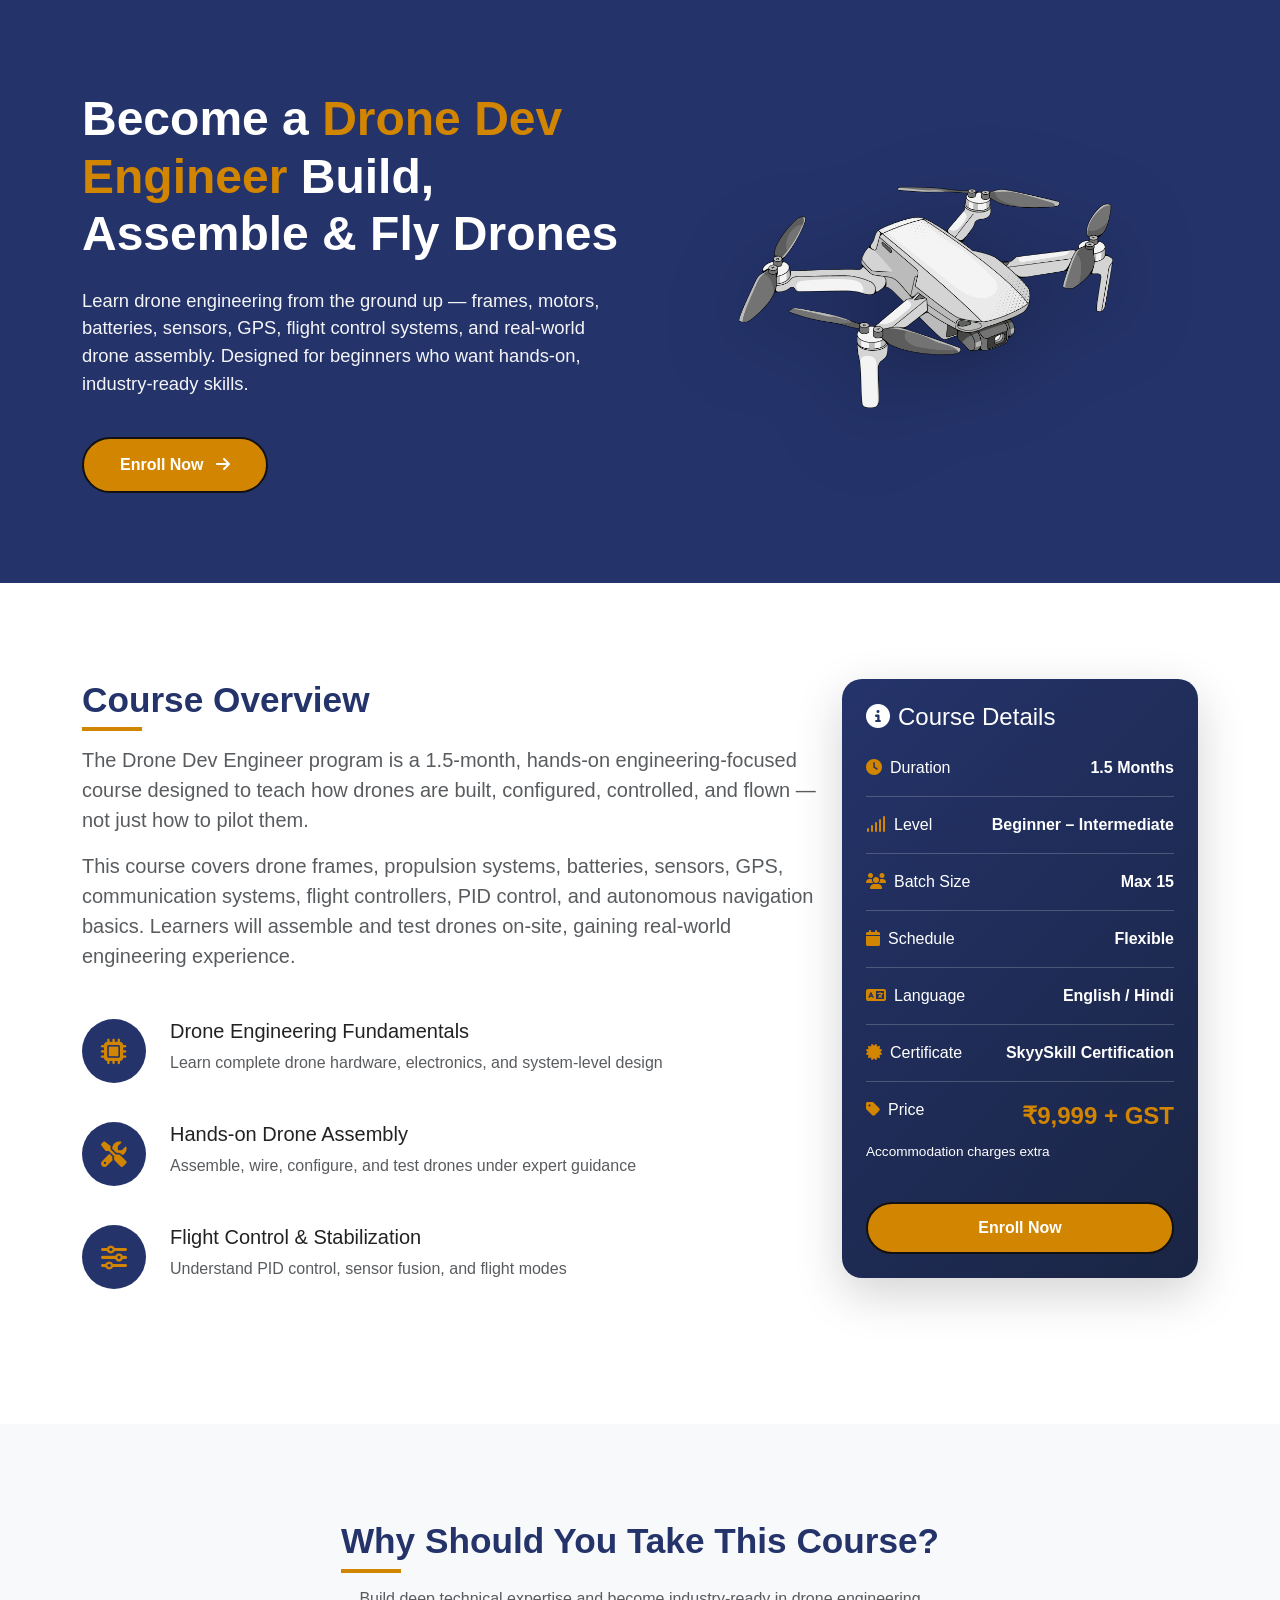
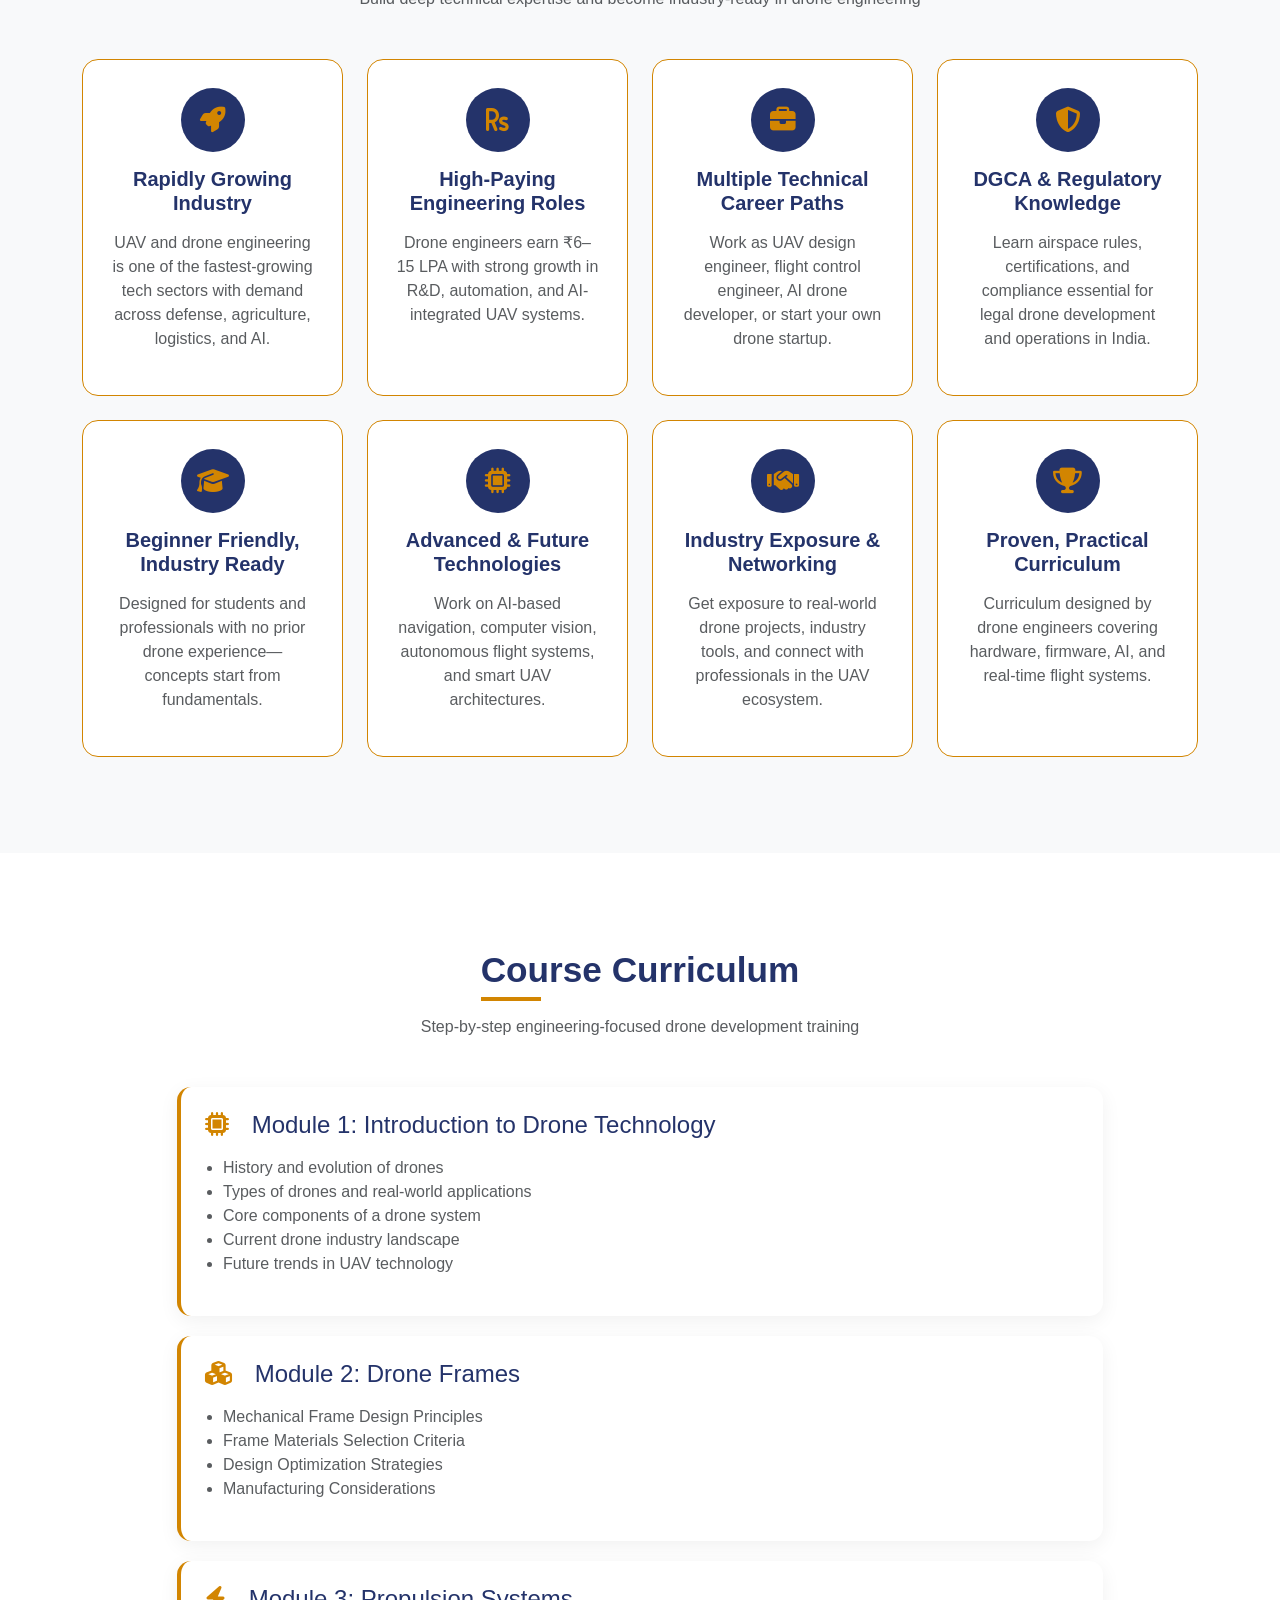
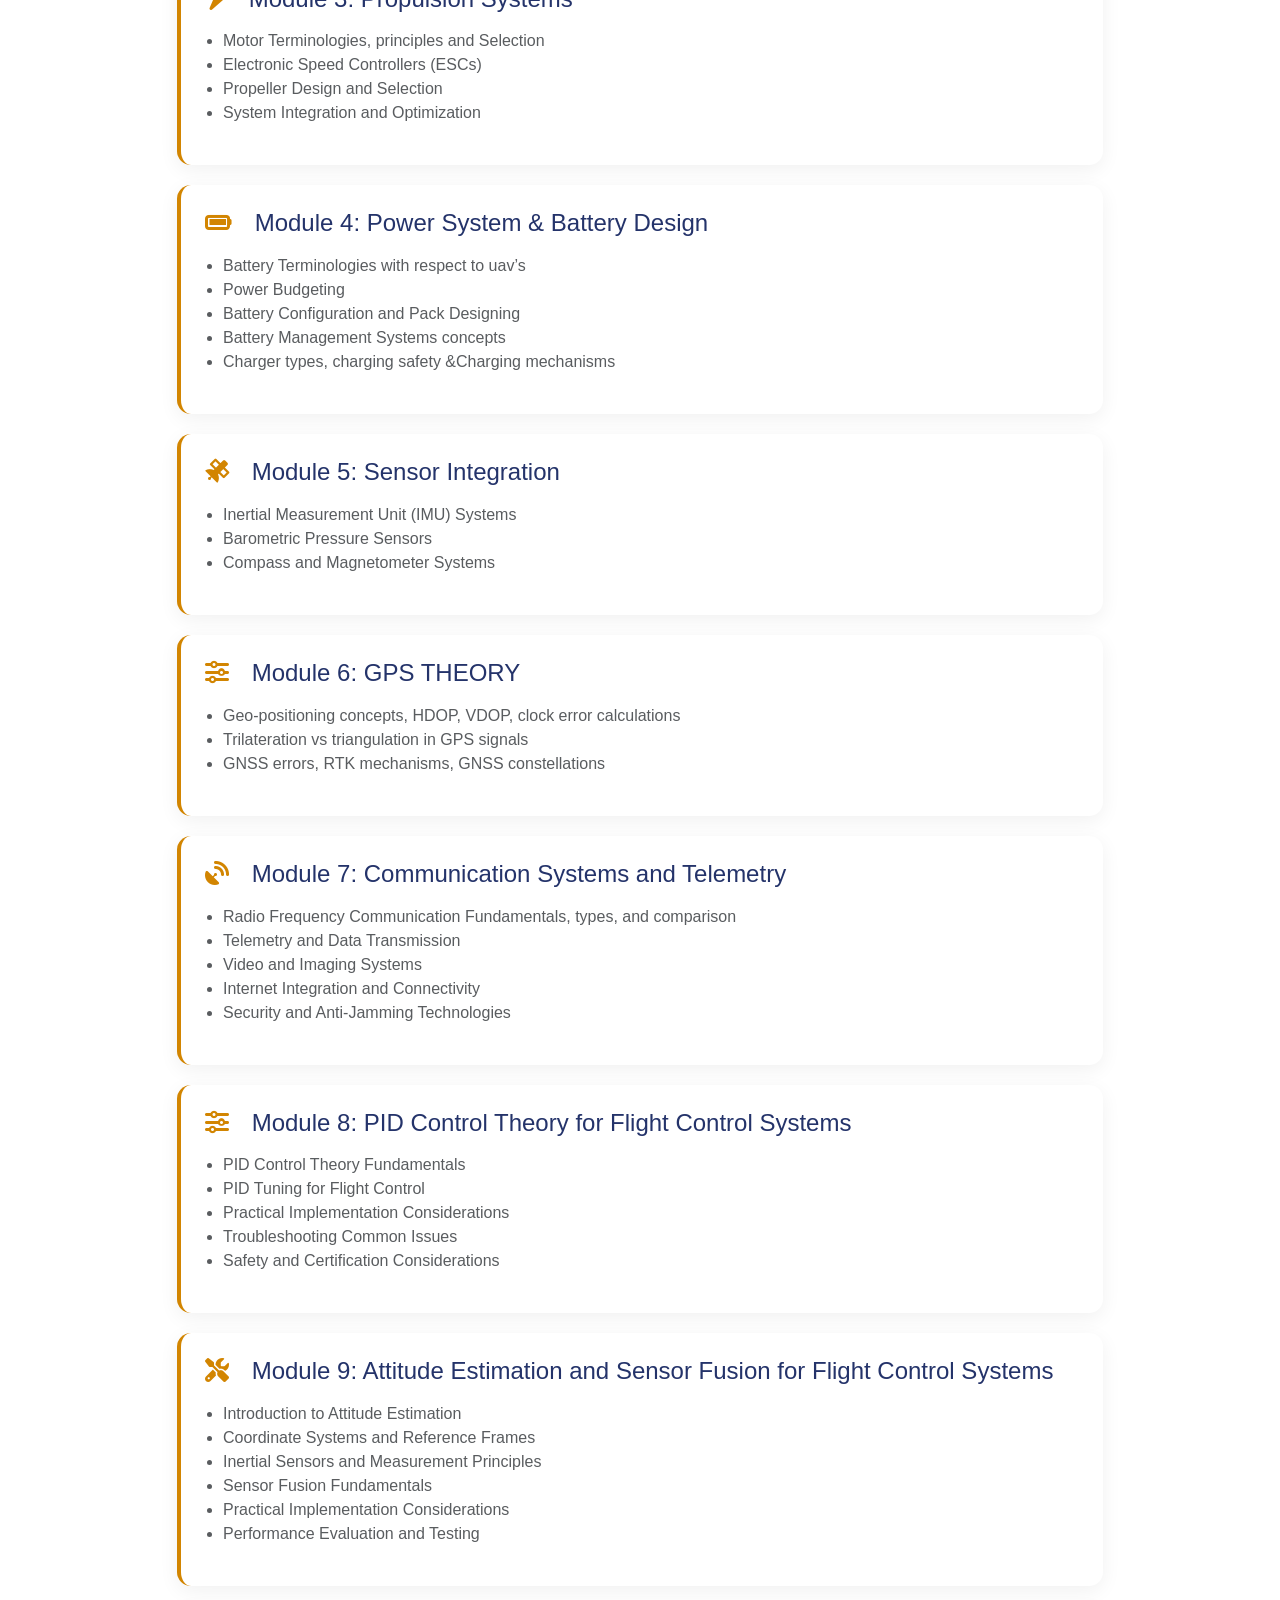
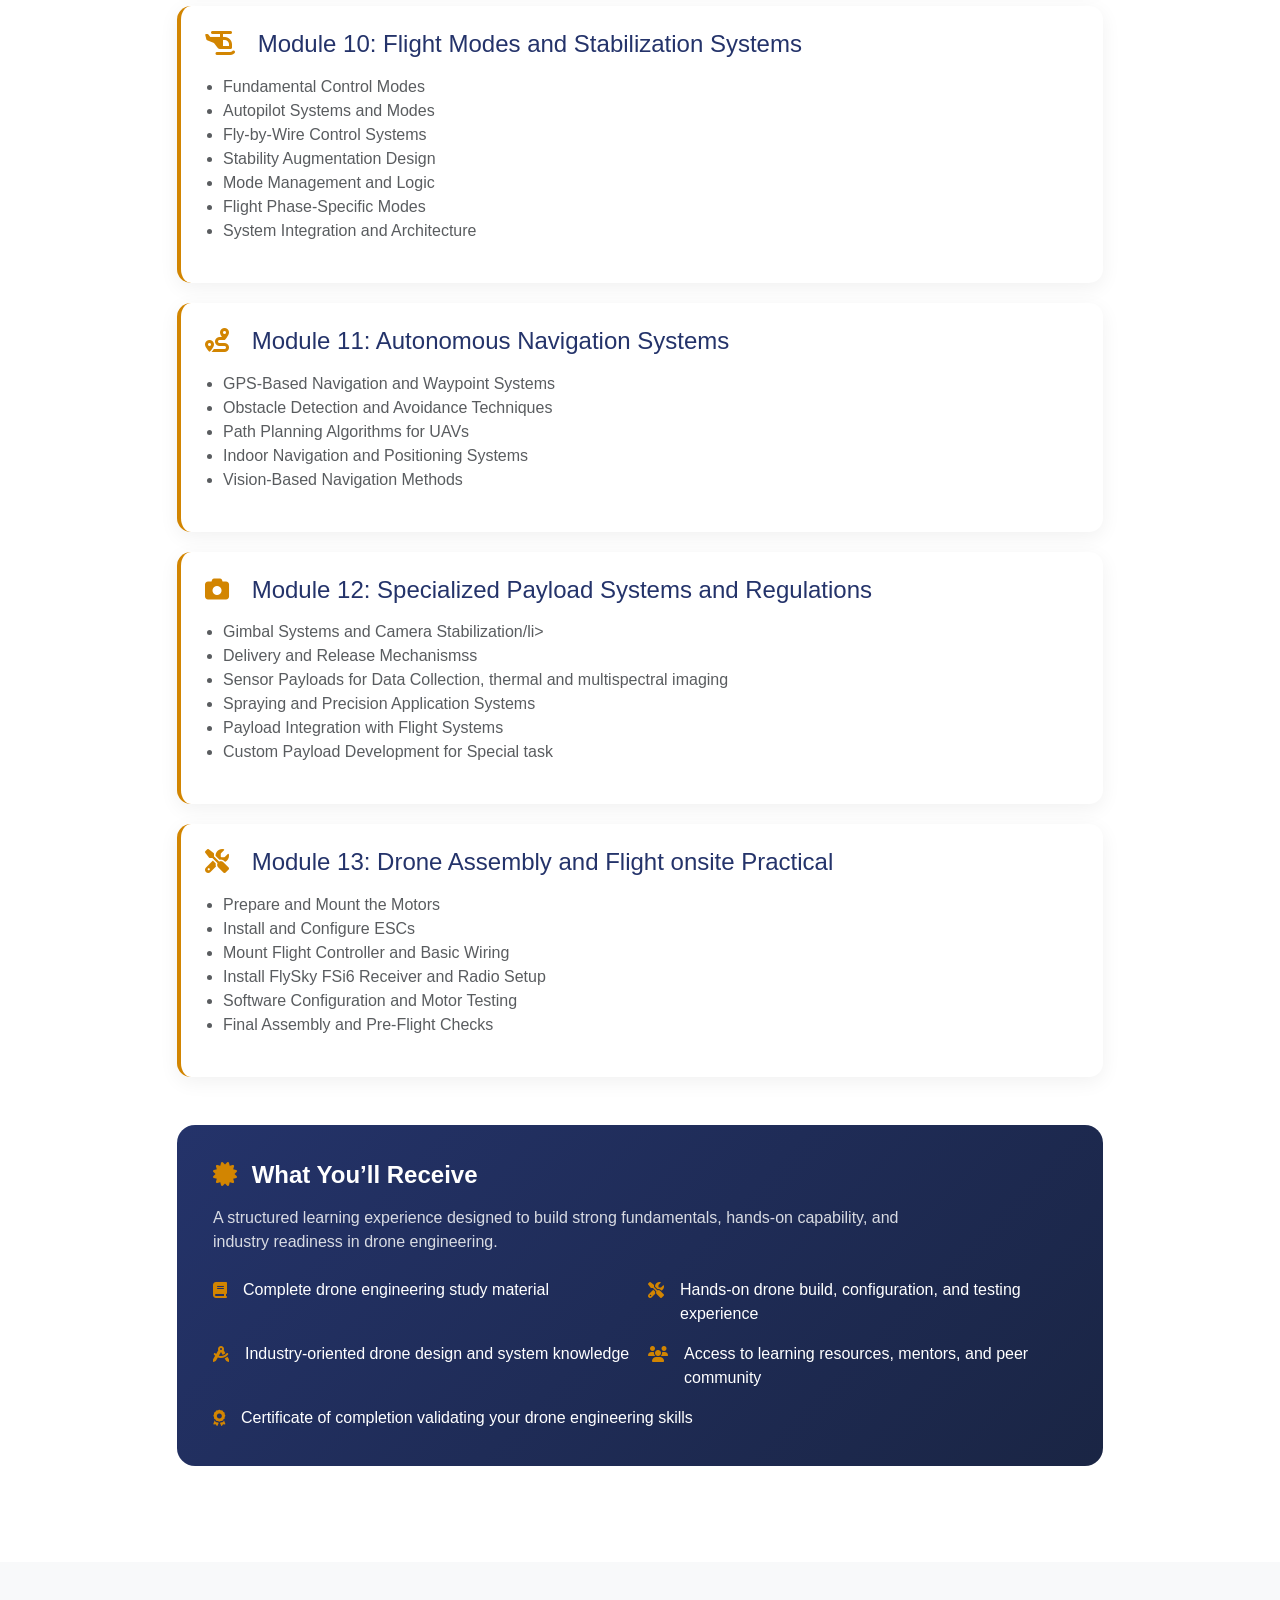
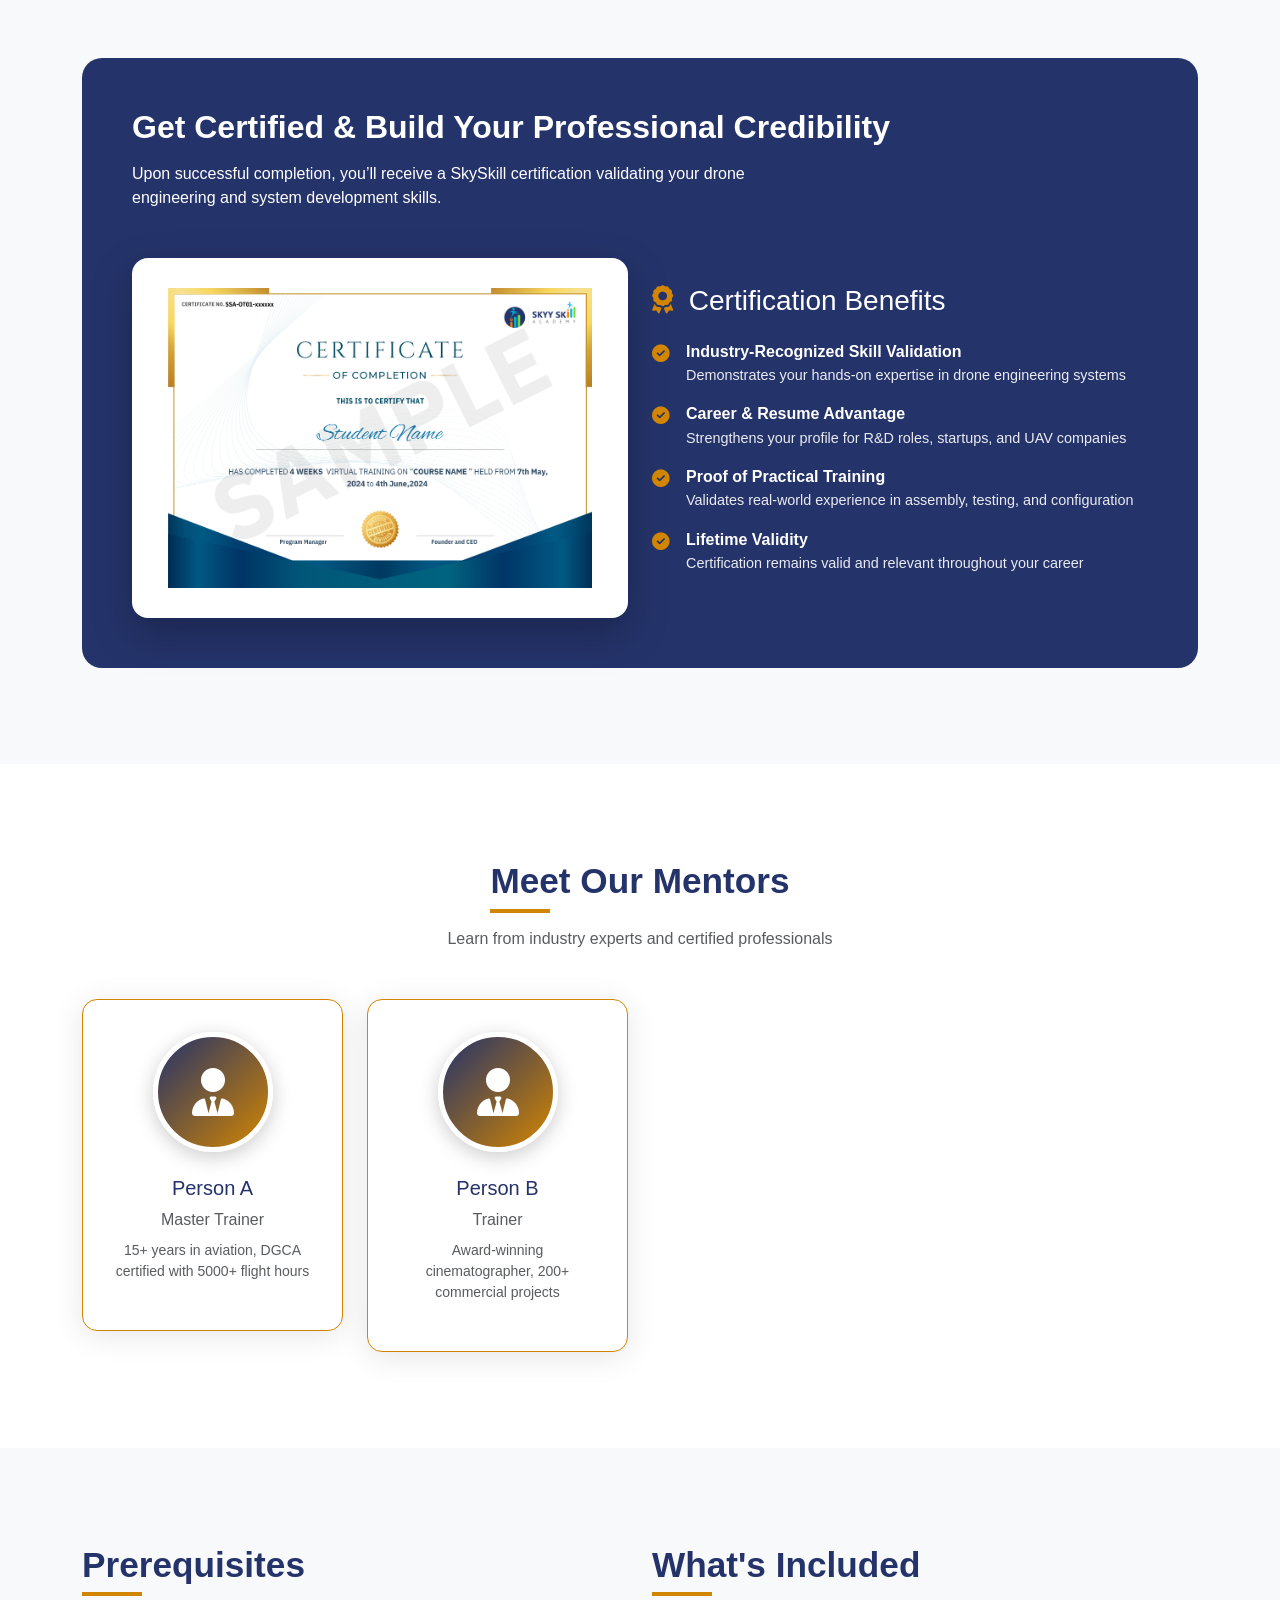
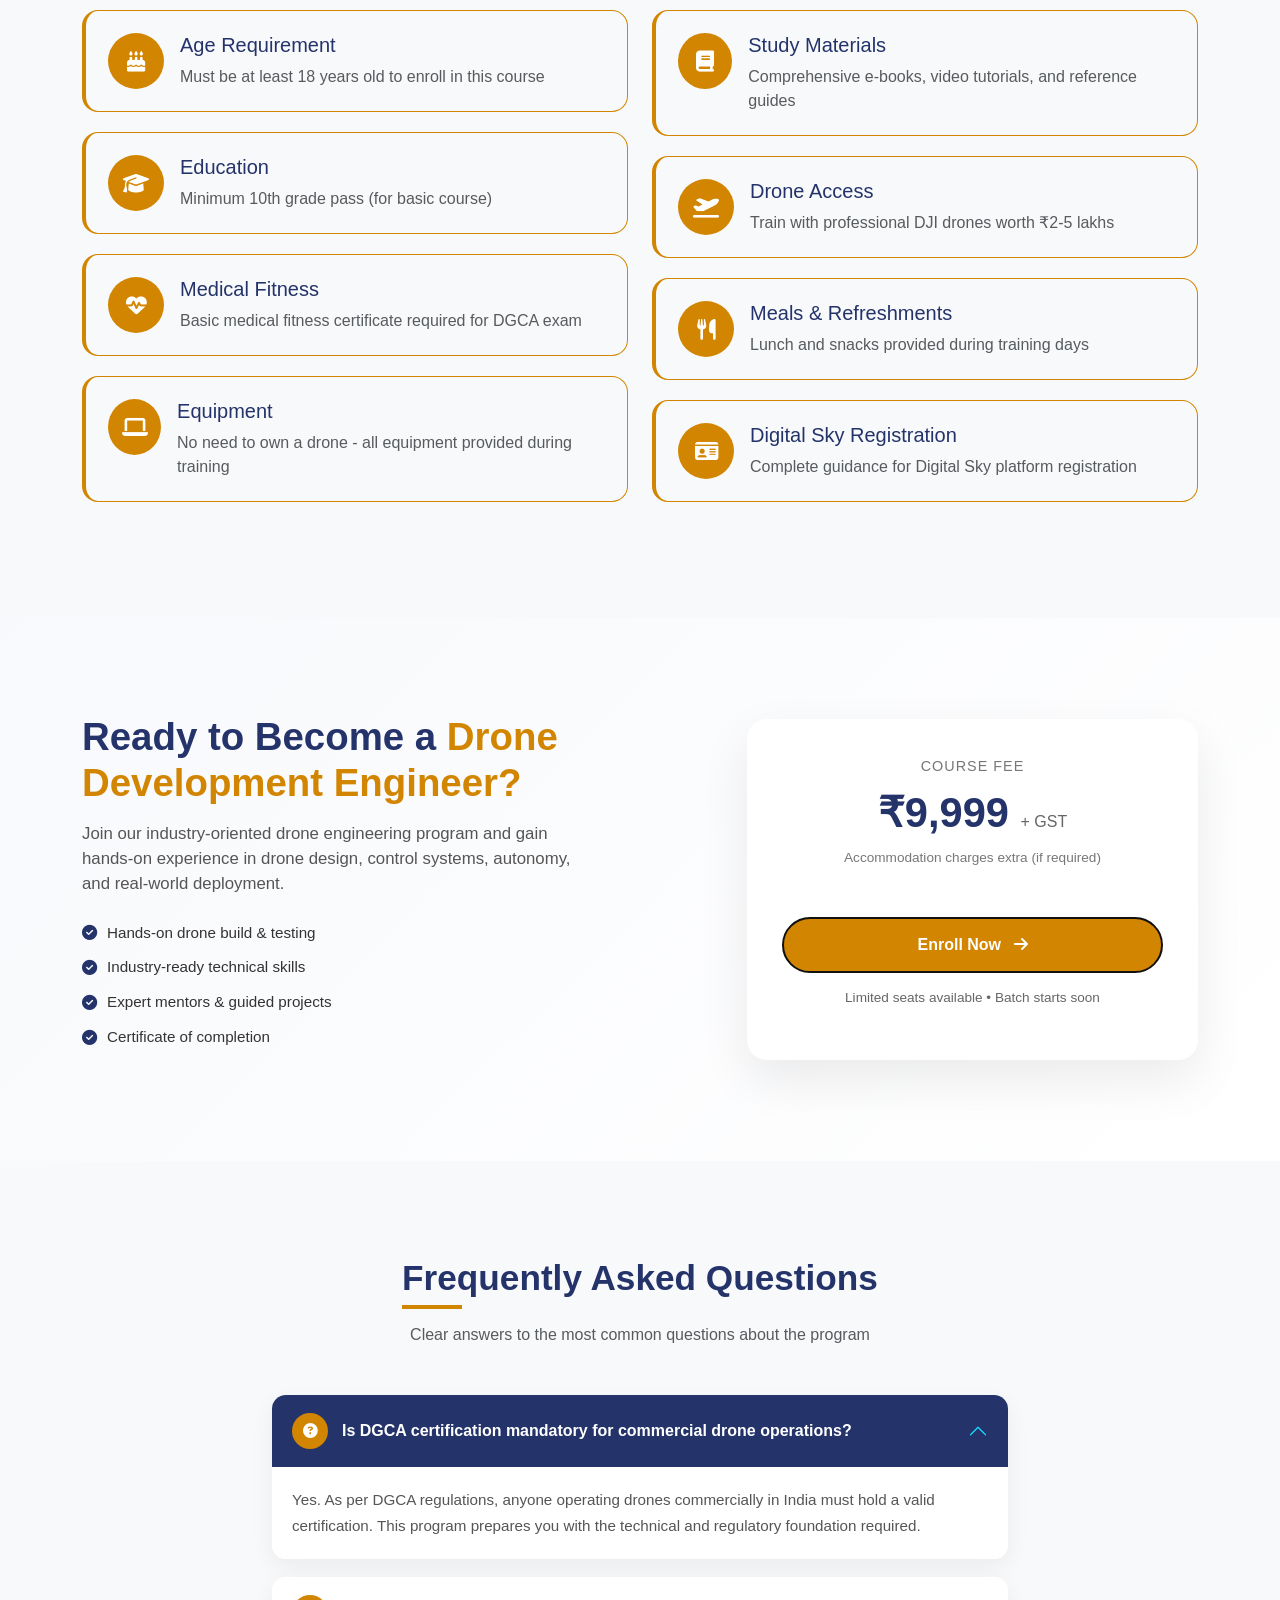
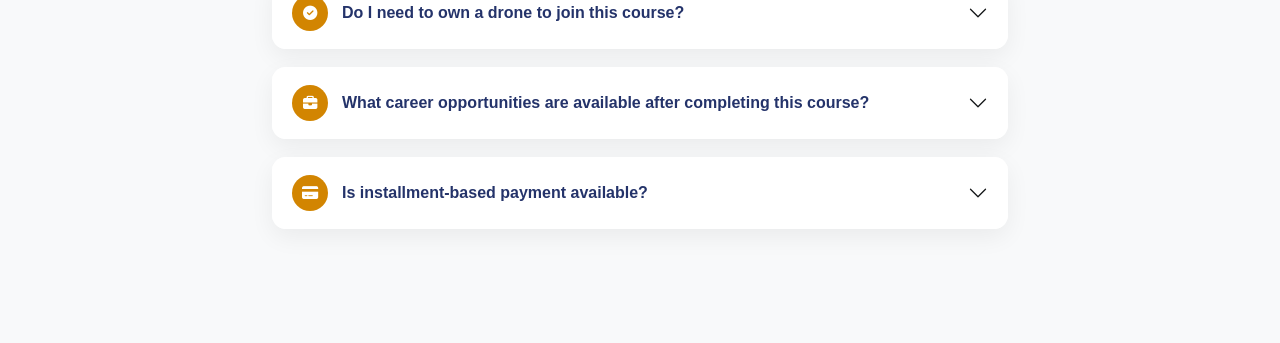
==== commit 5a2e1ace: "drone page modal added" ====
--- a/drone-course.html
+++ b/drone-course.html
@@ -1,1216 +1,1471 @@
 <!DOCTYPE html>
 <html lang="en">
-<head>
-    <meta charset="UTF-8">
-    <meta name="viewport" content="width=device-width, initial-scale=1.0">
-    <title>Document</title>
-    <!-- <link rel="stylesheet" href="/index.css" /> -->
+  <head>
+    <meta charset="UTF-8" />
+    <meta name="viewport" content="width=device-width, initial-scale=1.0" />
+    <title>Drone Dev Enginee | Skyyskill</title>
 
     <!-- Bootstrap -->
-  <link href="https://cdn.jsdelivr.net/npm/bootstrap@5.3.2/dist/css/bootstrap.min.css" rel="stylesheet">
-
-  <!-- Font Awesome -->
-  <link href="https://cdnjs.cloudflare.com/ajax/libs/font-awesome/6.5.0/css/all.min.css" rel="stylesheet">
+    <link
+      href="https://cdn.jsdelivr.net/npm/bootstrap@5.3.2/dist/css/bootstrap.min.css"
+      rel="stylesheet"
+    />
+
+    <!-- Font Awesome -->
+    <link
+      href="https://cdnjs.cloudflare.com/ajax/libs/font-awesome/6.5.0/css/all.min.css"
+      rel="stylesheet"
+    />
     <style>
-        /* ================= ROOT & BASE ================= */
-:root {
-  --primary: #24336a;
-  --secondary: #d28501;
-  --dark: #1a1a1a;
-}
-
-body {
-  font-family: sans-serif;
-  background: #ffffff;
-  color: #222;
-}
-
-/* ================= HERO ================= */
-.hero {
-  background: var(--primary);
-  color: #ffffff;
-  padding: 90px 0;
-}
-
-.hero h1 {
-  font-size: 3rem;
-  font-weight: 700;
-}
-
-.hero p {
-  font-size: 1.15rem;
-  opacity: 0.95;
-  margin-top: 15px;
-}
-
-/* ================= BUTTON ================= */
-.btn-primary-custom {
-  background: var(--secondary);
-  color: #fff;
-  border: 2px solid #111;
-  padding: 14px 36px;
-  border-radius: 50px;
-  font-weight: 600;
-  transition: 0.3s ease;
-}
-
-.btn-primary-custom:hover {
-  border: 2px solid #111;
-  background: #b87400;
-  transform: translateY(-2px);
-}
-
-.hero-image-wrapper {
-  display: flex;
-  justify-content: center;
-  align-items: center;
-}
-
-.hero-image {
-  max-width: 100%;
-  height: auto;
-  filter: drop-shadow(0 20px 40px rgba(0,0,0,0.25));
-}
-
-/* ================= STATS ================= */
-.stats-box {
-  background: rgba(255, 255, 255, 0.1);
-  padding: 20px;
-  border-radius: 14px;
-  text-align: center;
-  min-width: 140px;
-}
-
-.stats-number {
-  font-size: 2.4rem;
-  font-weight: 700;
-  color: var(--secondary);
-}
-
-/* ================= SECTION ================= */
-.section-title {
-  font-size: 2.2rem;
-  font-weight: 900;
-  color: var(--primary);
-  position: relative;
-  display: inline-block;
-}
-
-.section-title::after {
-  content: "";
-  width: 60px;
-  height: 4px;
-  background: var(--secondary);
-  position: absolute;
-  left: 0;
-  bottom: -10px;
-}
-
-/* ================= FEATURE CARD ================= */
-.feature-card {
-  background: #ffffff;
-  padding: 28px;
-  border-radius: 16px;
-  border: 1px solid var(--secondary);
-  height: 100%;
-  transition: 0.3s ease;
-}
-
-.feature-card:hover {
-  box-shadow: 0 12px 30px rgba(0, 0, 0, 0.08);
-  transform: translateY(-5px);
-}
-
-.feature-icon {
-  width: 64px;
-  height: 64px;
-  background: var(--primary);
-  border-radius: 50%;
-  display: flex;
-  align-items: center;
-  justify-content: center;
-  color: var(--secondary);
-  font-size: 1.6rem;
-  margin-bottom: 15px;
-}
-
-/* ================= COURSE CONTENT ================= */
-.course-content-item {
-  background: #ffffff;
-  padding: 24px;
-  border-radius: 14px;
-  border-left: 4px solid var(--secondary);
-  box-shadow: 0 5px 20px rgba(0, 0, 0, 0.06);
-  margin-bottom: 20px;
-}
-
-.course-content-item ul {
-  padding-left: 18px;
-}
-
-/* ================= CERTIFICATE ================= */
-.certificate-section {
-  background: var(--primary);
-  border-radius: 20px;
-  padding: 50px;
-}
-
-.certificate-img {
-  background: #ffffff;
-  border-radius: 16px;
-  height: 360px;
-  display: flex;
-  align-items: center;
-  justify-content: center;
-  box-shadow: 0 15px 40px rgba(0, 0, 0, 0.25);
-}
-
-.certificate-image {
-  max-height: 300px;
-  object-fit: contain;
-}
-
-/* ================= CERTIFICATE BENEFITS ALIGNMENT FIX ================= */
-
-.cert-benefit {
-  display: flex;
-  align-items: flex-start;
-  gap: 14px;
-  margin-bottom: 18px;
-}
-
-.cert-benefit i {
-  color: var(--secondary);
-  font-size: 1.1rem;
-  margin-top: 3px;
-  min-width: 20px;
-}
-
-.cert-text h6 {
-  margin: 0;
-  font-weight: 600;
-}
-
-.cert-text p {
-  margin: 4px 0 0;
-  font-size: 0.9rem;
-  opacity: 0.9;
-}
-
-/* ================= RESPONSIVE ================= */
-
-@media (max-width: 768px) {
-  .certificate-section {
-    padding: 30px;
-  }
-
-  .certificate-img {
-    height: 260px;
-  }
-}
-/* ================= MENTORS ================= */
-/* ---- mentor card ---- */
-        .mentor-card {
-            text-align: center;
-            padding: 2rem;
-            border: 1px solid var(--secondary);
-            background: #fff;
-            border-radius: 15px;
-            box-shadow: 0 5px 30px rgba(0,0,0,0.1);
-            transition: all 0.3s;
+      /* ================= ROOT & BASE ================= */
+      :root {
+        --primary: #24336a;
+        --secondary: #d28501;
+        --dark: #1a1a1a;
+      }
+
+      body {
+        font-family: sans-serif;
+        background: #ffffff;
+        color: #222;
+      }
+
+      /* ================= HERO ================= */
+      .hero {
+        background: var(--primary);
+        color: #ffffff;
+        padding: 90px 0;
+      }
+
+      .hero h1 {
+        font-size: 3rem;
+        font-weight: 700;
+      }
+
+      .hero p {
+        font-size: 1.15rem;
+        opacity: 0.95;
+        margin-top: 15px;
+      }
+
+      /* ================= BUTTON ================= */
+      .btn-primary-custom {
+        background: var(--secondary);
+        color: #fff;
+        border: 2px solid #111;
+        padding: 14px 36px;
+        border-radius: 50px;
+        font-weight: 600;
+        transition: 0.3s ease;
+      }
+
+      .btn-primary-custom:hover {
+        border: 2px solid #111;
+        background: #b87400;
+        transform: translateY(-2px);
+      }
+
+      .hero-image-wrapper {
+        display: flex;
+        justify-content: center;
+        align-items: center;
+      }
+
+      .hero-image {
+        max-width: 100%;
+        height: auto;
+        filter: drop-shadow(0 20px 40px rgba(0, 0, 0, 0.25));
+      }
+
+      /* ================= STATS ================= */
+      .stats-box {
+        background: rgba(255, 255, 255, 0.1);
+        padding: 20px;
+        border-radius: 14px;
+        text-align: center;
+        min-width: 140px;
+      }
+
+      .stats-number {
+        font-size: 2.4rem;
+        font-weight: 700;
+        color: var(--secondary);
+      }
+
+      /* ================= SECTION ================= */
+      .section-title {
+        font-size: 2.2rem;
+        font-weight: 900;
+        color: var(--primary);
+        position: relative;
+        display: inline-block;
+      }
+
+      .section-title::after {
+        content: "";
+        width: 60px;
+        height: 4px;
+        background: var(--secondary);
+        position: absolute;
+        left: 0;
+        bottom: -10px;
+      }
+
+      /* ================= FEATURE CARD ================= */
+      .feature-card {
+        background: #ffffff;
+        padding: 28px;
+        border-radius: 16px;
+        border: 1px solid var(--secondary);
+        height: 100%;
+        transition: 0.3s ease;
+      }
+
+      .feature-card:hover {
+        box-shadow: 0 12px 30px rgba(0, 0, 0, 0.08);
+        transform: translateY(-5px);
+      }
+
+      .feature-icon {
+        width: 64px;
+        height: 64px;
+        background: var(--primary);
+        border-radius: 50%;
+        display: flex;
+        align-items: center;
+        justify-content: center;
+        color: var(--secondary);
+        font-size: 1.6rem;
+        margin-bottom: 15px;
+      }
+
+      /* ================= COURSE CONTENT ================= */
+      .course-content-item {
+        background: #ffffff;
+        padding: 24px;
+        border-radius: 14px;
+        border-left: 4px solid var(--secondary);
+        box-shadow: 0 5px 20px rgba(0, 0, 0, 0.06);
+        margin-bottom: 20px;
+      }
+
+      .course-content-item ul {
+        padding-left: 18px;
+      }
+
+      /* ================= CERTIFICATE ================= */
+      .certificate-section {
+        background: var(--primary);
+        border-radius: 20px;
+        padding: 50px;
+      }
+
+      .certificate-img {
+        background: #ffffff;
+        border-radius: 16px;
+        height: 360px;
+        display: flex;
+        align-items: center;
+        justify-content: center;
+        box-shadow: 0 15px 40px rgba(0, 0, 0, 0.25);
+      }
+
+      .certificate-image {
+        max-height: 300px;
+        object-fit: contain;
+      }
+
+      /* ================= CERTIFICATE BENEFITS ALIGNMENT FIX ================= */
+
+      .cert-benefit {
+        display: flex;
+        align-items: flex-start;
+        gap: 14px;
+        margin-bottom: 18px;
+      }
+
+      .cert-benefit i {
+        color: var(--secondary);
+        font-size: 1.1rem;
+        margin-top: 3px;
+        min-width: 20px;
+      }
+
+      .cert-text h6 {
+        margin: 0;
+        font-weight: 600;
+      }
+
+      .cert-text p {
+        margin: 4px 0 0;
+        font-size: 0.9rem;
+        opacity: 0.9;
+      }
+
+      /* ================= RESPONSIVE ================= */
+
+      @media (max-width: 768px) {
+        .certificate-section {
+          padding: 30px;
         }
 
-        .mentor-card:hover {
-            transform: translateY(-10px);
-            box-shadow: 0 15px 40px rgba(0,0,0,0.15);
+        .certificate-img {
+          height: 260px;
         }
-
-        .mentor-img {
-            width: 120px;
-            height: 120px;
-            background: linear-gradient(135deg, var(--primary), var(--secondary));
-            border-radius: 50%;
-            margin: 0 auto 1.5rem;
-            display: flex;
-            align-items: center;
-            justify-content: center;
-            font-size: 3rem;
-            color: #fff;
-            border: 5px solid #fff;
-            box-shadow: 0 5px 20px rgba(0,0,0,0.2);
+      }
+      /* ================= MENTORS ================= */
+      /* ---- mentor card ---- */
+      .mentor-card {
+        text-align: center;
+        padding: 2rem;
+        border: 1px solid var(--secondary);
+        background: #fff;
+        border-radius: 15px;
+        box-shadow: 0 5px 30px rgba(0, 0, 0, 0.1);
+        transition: all 0.3s;
+      }
+
+      .mentor-card:hover {
+        transform: translateY(-10px);
+        box-shadow: 0 15px 40px rgba(0, 0, 0, 0.15);
+      }
+
+      .mentor-img {
+        width: 120px;
+        height: 120px;
+        background: linear-gradient(135deg, var(--primary), var(--secondary));
+        border-radius: 50%;
+        margin: 0 auto 1.5rem;
+        display: flex;
+        align-items: center;
+        justify-content: center;
+        font-size: 3rem;
+        color: #fff;
+        border: 5px solid #fff;
+        box-shadow: 0 5px 20px rgba(0, 0, 0, 0.2);
+      }
+
+      /* ================= ADVANTAGES ================= */
+      .advantage-item {
+        background: #f8f9fa;
+        padding: 22px;
+        border-radius: 16px;
+        display: flex;
+        gap: 16px;
+        align-items: flex-start;
+        margin-bottom: 20px;
+        border: 1px solid var(--secondary);
+        border-left: 4px solid var(--secondary);
+      }
+
+      .advantage-icon {
+        width: 56px;
+        height: 56px;
+        background: var(--secondary);
+        border-radius: 50%;
+        color: #fff;
+        display: flex;
+        align-items: center;
+        justify-content: center;
+        font-size: 1.3rem;
+      }
+
+      /* ================= faq ================= */
+
+      .custom-accordion .accordion-item {
+        border: none;
+        border-radius: 14px;
+        margin-bottom: 18px;
+        box-shadow: 0 8px 25px rgba(0, 0, 0, 0.06);
+        overflow: hidden;
+      }
+
+      .custom-accordion .accordion-button {
+        background: #ffffff;
+        color: var(--primary);
+        font-weight: 600;
+        padding: 18px 20px;
+        box-shadow: none;
+      }
+
+      .custom-accordion .accordion-button:not(.collapsed) {
+        background: var(--primary);
+        color: #ffffff;
+      }
+
+      .custom-accordion .accordion-button::after {
+        filter: brightness(0.6);
+      }
+
+      .custom-accordion .accordion-button:not(.collapsed)::after {
+        filter: brightness(5);
+      }
+
+      .custom-accordion .accordion-body {
+        font-size: 0.95rem;
+        color: #555;
+        line-height: 1.7;
+        padding: 20px;
+        background: #ffffff;
+      }
+
+      /* Icon styling */
+      .faq-icon {
+        width: 36px;
+        height: 36px;
+        background: var(--secondary);
+        color: #fff;
+        border-radius: 50%;
+        display: inline-flex;
+        align-items: center;
+        justify-content: center;
+        margin-right: 14px;
+        font-size: 0.9rem;
+      }
+
+      /* ================= RESPONSIVE ================= */
+      @media (max-width: 768px) {
+        .hero {
+          padding: 60px 0;
+          text-align: center;
         }
 
-
-/* ================= ADVANTAGES ================= */
-.advantage-item {
-  background: #f8f9fa;
-  padding: 22px;
-  border-radius: 16px;
-  display: flex;
-  gap: 16px;
-  align-items: flex-start;
-  margin-bottom: 20px;
-    border: 1px solid var(--secondary);
-  border-left: 4px solid var(--secondary);
-
-}
-
-.advantage-icon {
-  width: 56px;
-  height: 56px;
-  background: var(--secondary);
-  border-radius: 50%;
-  color: #fff;
-  display: flex;
-  align-items: center;
-  justify-content: center;
-  font-size: 1.3rem;
-}
-
-/* ================= faq ================= */
-
-.custom-accordion .accordion-item {
-  border: none;
-  border-radius: 14px;
-  margin-bottom: 18px;
-  box-shadow: 0 8px 25px rgba(0, 0, 0, 0.06);
-  overflow: hidden;
-}
-
-.custom-accordion .accordion-button {
-  background: #ffffff;
-  color: var(--primary);
-  font-weight: 600;
-  padding: 18px 20px;
-  box-shadow: none;
-}
-
-.custom-accordion .accordion-button:not(.collapsed) {
-  background: var(--primary);
-  color: #ffffff;
-}
-
-.custom-accordion .accordion-button::after {
-  filter: brightness(0.6);
-}
-
-.custom-accordion .accordion-button:not(.collapsed)::after {
-  filter: brightness(5);
-}
-
-.custom-accordion .accordion-body {
-  font-size: 0.95rem;
-  color: #555;
-  line-height: 1.7;
-  padding: 20px;
-  background: #ffffff;
-}
-
-/* Icon styling */
-.faq-icon {
-  width: 36px;
-  height: 36px;
-  background: var(--secondary);
-  color: #fff;
-  border-radius: 50%;
-  display: inline-flex;
-  align-items: center;
-  justify-content: center;
-  margin-right: 14px;
-  font-size: 0.9rem;
-}
-
-/* ================= RESPONSIVE ================= */
-@media (max-width: 768px) {
-  .hero {
-    padding: 60px 0;
-    text-align: center;
-  }
-
-  .hero h1 {
-    font-size: 2rem;
-  }
-
-  .stats-box {
-    width: 100%;
-  }
-
-  .certificate-section {
-    padding: 30px;
-  }
-
-  .certificate-img {
-    height: 260px;
-    margin-bottom: 30px;
-  }
-}
-
-
-/* ================= ENROLL SECTION ================= */
-
-.enroll-section {
-  background: linear-gradient(135deg, #f8f9fc, #ffffff);
-}
-
-.enroll-title {
-  font-size: 2.4rem;
-  font-weight: 800;
-  color: var(--primary);
-}
-
-.enroll-title span {
-  color: var(--secondary);
-}
-
-.enroll-text {
-  font-size: 1.05rem;
-  color: #555;
-  margin-top: 15px;
-  max-width: 520px;
-}
-
-.enroll-points {
-  list-style: none;
-  padding: 0;
-  margin-top: 25px;
-}
-
-.enroll-points li {
-  font-size: 0.95rem;
-  color: #333;
-  margin-bottom: 12px;
-  display: flex;
-  align-items: center;
-  gap: 10px;
-}
-
-.enroll-points i {
-  color: var(--primary);
-}
-
-/* Card */
-.enroll-card {
-  background: #ffffff;
-  border-radius: 20px;
-  padding: 35px;
-  box-shadow: 0 20px 50px rgba(0, 0, 0, 0.08);
-  text-align: center;
-}
-
-.price-box {
-  margin-bottom: 25px;
-}
-
-.price-label {
-  font-size: 0.9rem;
-  color: #777;
-  text-transform: uppercase;
-  letter-spacing: 1px;
-}
-
-.price {
-  font-size: 2.6rem;
-  font-weight: 800;
-  color: var(--primary);
-  margin: 10px 0;
-}
-
-.price span {
-  font-size: 1rem;
-  color: #666;
-  font-weight: 500;
-}
-
-.price-note {
-  font-size: 0.85rem;
-  color: #777;
-}
-
-/* Button */
-.btn-enroll {
-  background: var(--secondary);
-  color: #fff;
-  padding: 16px;
-  font-size: 1.05rem;
-  font-weight: 600;
-  border-radius: 50px;
-  border: 2px solid var(--dark);
-  transition: all 0.3s ease;
-}
-
-.btn-enroll:hover {
-  background: #b87400;
-  color: white;
-  border: 1px solid black;
-  transform: translateY(-2px);
-}
-
-/* Footer note */
-.enroll-note {
-  font-size: 0.85rem;
-  color: #666;
-  margin-top: 15px;
-}
-
-/* Responsive */
-@media (max-width: 768px) {
-  .enroll-title {
-    font-size: 1.9rem;
-  }
-}
-
-
+        .hero h1 {
+          font-size: 2rem;
+        }
+
+        .stats-box {
+          width: 100%;
+        }
+
+        .certificate-section {
+          padding: 30px;
+        }
+
+        .certificate-img {
+          height: 260px;
+          margin-bottom: 30px;
+        }
+      }
+
+      /* ================= ENROLL SECTION ================= */
+
+      .enroll-section {
+        background: linear-gradient(135deg, #f8f9fc, #ffffff);
+      }
+
+      .enroll-title {
+        font-size: 2.4rem;
+        font-weight: 800;
+        color: var(--primary);
+      }
+
+      .enroll-title span {
+        color: var(--secondary);
+      }
+
+      .enroll-text {
+        font-size: 1.05rem;
+        color: #555;
+        margin-top: 15px;
+        max-width: 520px;
+      }
+
+      .enroll-points {
+        list-style: none;
+        padding: 0;
+        margin-top: 25px;
+      }
+
+      .enroll-points li {
+        font-size: 0.95rem;
+        color: #333;
+        margin-bottom: 12px;
+        display: flex;
+        align-items: center;
+        gap: 10px;
+      }
+
+      .enroll-points i {
+        color: var(--primary);
+      }
+
+      /* Card */
+      .enroll-card {
+        background: #ffffff;
+        border-radius: 20px;
+        padding: 35px;
+        box-shadow: 0 20px 50px rgba(0, 0, 0, 0.08);
+        text-align: center;
+      }
+
+      .price-box {
+        margin-bottom: 25px;
+      }
+
+      .price-label {
+        font-size: 0.9rem;
+        color: #777;
+        text-transform: uppercase;
+        letter-spacing: 1px;
+      }
+
+      .price {
+        font-size: 2.6rem;
+        font-weight: 800;
+        color: var(--primary);
+        margin: 10px 0;
+      }
+
+      .price span {
+        font-size: 1rem;
+        color: #666;
+        font-weight: 500;
+      }
+
+      .price-note {
+        font-size: 0.85rem;
+        color: #777;
+      }
+
+      /* Button */
+      .btn-enroll {
+        background: var(--secondary);
+        color: #fff;
+        padding: 16px;
+        font-size: 1.05rem;
+        font-weight: 600;
+        border-radius: 50px;
+        border: 2px solid var(--dark);
+        transition: all 0.3s ease;
+      }
+
+      .btn-enroll:hover {
+        background: #b87400;
+        color: white;
+        border: 1px solid black;
+        transform: translateY(-2px);
+      }
+
+      /* Footer note */
+      .enroll-note {
+        font-size: 0.85rem;
+        color: #666;
+        margin-top: 15px;
+      }
+
+      /* Responsive */
+      @media (max-width: 768px) {
+        .enroll-title {
+          font-size: 1.9rem;
+        }
+      }
+
+      /* ===================================== */
+      .drone-enroll-modal {
+        border-radius: 20px;
+        padding: 10px;
+      }
+
+      .drone-modal-title {
+        font-weight: 900;
+        color: var(--primary);
+      }
+
+      /* Labels */
+      .drone-form-label {
+        font-weight: 600;
+        font-size: 0.9rem;
+      }
+
+      /* Input Group */
+      .drone-input-group {
+        border-radius: 10px;
+        overflow: hidden;
+      }
+
+      .drone-input-icon {
+        background: var(--primary);
+        color: #fff;
+        border: none;
+        padding: 0 14px;
+        display: flex;
+        align-items: center;
+      }
+
+      /* Inputs */
+      .drone-input {
+        border-radius: 0 8px 8px 0;
+        border: 1px solid #ddd;
+      }
+
+      .drone-input:focus {
+        border-color: var(--secondary);
+        box-shadow: 0 0 0 0.15rem rgba(210, 133, 1, 0.25);
+      }
+
+      /* Button */
+      .drone-btn-enroll {
+        background: var(--secondary);
+        color: #fff;
+        border-radius: 50px;
+        font-weight: 600;
+        padding: 14px;
+        border: none;
+        transition: all 0.3s ease;
+      }
+
+      .drone-btn-enroll:hover {
+        background: #b87400;
+        transform: translateY(-2px);
+      }
+
+      /* Responsive */
+      @media (max-width: 768px) {
+        .drone-enroll-modal {
+          padding: 0;
+        }
+      }
     </style>
-</head>
-<body>
-    
-
-      <!-- Course Detail Page -->
+  </head>
+
+  <body>
+    <!-- Course Detail Page -->
     <div id="coursePage">
-
-        <!-- Course Hero -->
-        <section class="hero" id="home">
+      <!-- Course Hero -->
+      <section class="hero" id="home">
         <div class="container">
-            <div class="row align-items-center g-4">
-
+          <div class="row align-items-center g-4">
             <!-- Left Content -->
             <div class="col-lg-6 hero-content">
-                <h1 style="font-weight: 800;">
-                Become a <span style="color: var(--secondary);">Drone Dev Engineer</span>
+              <h1 style="font-weight: 800">
+                Become a
+                <span style="color: var(--secondary)">Drone Dev Engineer</span>
                 Build, Assemble & Fly Drones
-                </h1>
-
-                <p class="mt-4">
-                Learn drone engineering from the ground up — frames, motors, batteries,
-                sensors, GPS, flight control systems, and real-world drone assembly.
-                Designed for beginners who want hands-on, industry-ready skills.
-                </p>
-
-                <button class="btn btn-primary-custom mt-4">
-                Enroll Now<i class="fas fa-arrow-right ms-2"></i>
-                </button>
+              </h1>
+
+              <p class="mt-4">
+                Learn drone engineering from the ground up — frames, motors,
+                batteries, sensors, GPS, flight control systems, and real-world
+                drone assembly. Designed for beginners who want hands-on,
+                industry-ready skills.
+              </p>
+
+              <button
+                class="btn btn-primary-custom mt-4"
+                data-bs-toggle="modal"
+                data-bs-target="#enrollModal"
+              >
+                Enroll Now <i class="fas fa-arrow-right ms-2"></i>
+              </button>
             </div>
 
             <!-- Right Image -->
             <div class="col-lg-6 text-center">
-                <div class="hero-image-wrapper">
+              <div class="hero-image-wrapper">
                 <!-- Add your image URL later -->
                 <img
-                    src="/dronecard.png"
-                    alt="Drone Dev Engineer Training"
-                    class="hero-image"
-                    width="500"
+                  src="/dronecard.png"
+                  alt="Drone Dev Engineer Training"
+                  class="hero-image"
+                  width="500"
+                />
+              </div>
+            </div>
+          </div>
+        </div>
+      </section>
+
+      <!-- Course Overview -->
+      <section class="py-5" id="overview">
+        <div class="container my-5">
+          <div class="row g-4">
+            <!-- Left Content -->
+            <div class="col-lg-8">
+              <h2 class="section-title mb-4">Course Overview</h2>
+
+              <p class="lead text-muted">
+                The Drone Dev Engineer program is a 1.5-month, hands-on
+                engineering-focused course designed to teach how drones are
+                built, configured, controlled, and flown — not just how to pilot
+                them.
+              </p>
+
+              <p class="lead text-muted mt-3">
+                This course covers drone frames, propulsion systems, batteries,
+                sensors, GPS, communication systems, flight controllers, PID
+                control, and autonomous navigation basics. Learners will
+                assemble and test drones on-site, gaining real-world engineering
+                experience.
+              </p>
+
+              <!-- Key Highlights -->
+              <div class="mt-5">
+                <div class="d-flex gap-4 mb-4">
+                  <div class="feature-icon">
+                    <i class="fas fa-microchip"></i>
+                  </div>
+                  <div>
+                    <h5>Drone Engineering Fundamentals</h5>
+                    <p class="text-muted">
+                      Learn complete drone hardware, electronics, and
+                      system-level design
+                    </p>
+                  </div>
+                </div>
+
+                <div class="d-flex gap-4 mb-4">
+                  <div class="feature-icon">
+                    <i class="fas fa-tools"></i>
+                  </div>
+                  <div>
+                    <h5>Hands-on Drone Assembly</h5>
+                    <p class="text-muted">
+                      Assemble, wire, configure, and test drones under expert
+                      guidance
+                    </p>
+                  </div>
+                </div>
+
+                <div class="d-flex gap-4 mb-4">
+                  <div class="feature-icon">
+                    <i class="fas fa-sliders-h"></i>
+                  </div>
+                  <div>
+                    <h5>Flight Control & Stabilization</h5>
+                    <p class="text-muted">
+                      Understand PID control, sensor fusion, and flight modes
+                    </p>
+                  </div>
+                </div>
+              </div>
+            </div>
+
+            <!-- Right Card -->
+            <div class="col-lg-4">
+              <div
+                class="card border-0 shadow-lg"
+                style="border-radius: 20px; overflow: hidden"
+              >
+                <div
+                  class="card-body p-4"
+                  style="
+                    background: linear-gradient(
+                      135deg,
+                      var(--primary),
+                      #1a2544
+                    );
+                  "
                 >
-                </div>
-            </div>
-
-            </div>
+                  <h4 class="text-white mb-4">
+                    <i class="fas fa-info-circle me-2"></i>Course Details
+                  </h4>
+
+                  <div
+                    class="mb-3 pb-3"
+                    style="border-bottom: 1px solid rgba(255, 255, 255, 0.2)"
+                  >
+                    <div class="d-flex justify-content-between text-white">
+                      <span
+                        ><i
+                          class="fas fa-clock me-2"
+                          style="color: var(--secondary)"
+                        ></i
+                        >Duration</span
+                      >
+                      <strong>1.5 Months</strong>
+                    </div>
+                  </div>
+
+                  <div
+                    class="mb-3 pb-3"
+                    style="border-bottom: 1px solid rgba(255, 255, 255, 0.2)"
+                  >
+                    <div class="d-flex justify-content-between text-white">
+                      <span
+                        ><i
+                          class="fas fa-signal me-2"
+                          style="color: var(--secondary)"
+                        ></i
+                        >Level</span
+                      >
+                      <strong>Beginner – Intermediate</strong>
+                    </div>
+                  </div>
+
+                  <div
+                    class="mb-3 pb-3"
+                    style="border-bottom: 1px solid rgba(255, 255, 255, 0.2)"
+                  >
+                    <div class="d-flex justify-content-between text-white">
+                      <span
+                        ><i
+                          class="fas fa-users me-2"
+                          style="color: var(--secondary)"
+                        ></i
+                        >Batch Size</span
+                      >
+                      <strong>Max 15</strong>
+                    </div>
+                  </div>
+
+                  <div
+                    class="mb-3 pb-3"
+                    style="border-bottom: 1px solid rgba(255, 255, 255, 0.2)"
+                  >
+                    <div class="d-flex justify-content-between text-white">
+                      <span
+                        ><i
+                          class="fas fa-calendar me-2"
+                          style="color: var(--secondary)"
+                        ></i
+                        >Schedule</span
+                      >
+                      <strong>Flexible</strong>
+                    </div>
+                  </div>
+
+                  <div
+                    class="mb-3 pb-3"
+                    style="border-bottom: 1px solid rgba(255, 255, 255, 0.2)"
+                  >
+                    <div class="d-flex justify-content-between text-white">
+                      <span
+                        ><i
+                          class="fas fa-language me-2"
+                          style="color: var(--secondary)"
+                        ></i
+                        >Language</span
+                      >
+                      <strong>English / Hindi</strong>
+                    </div>
+                  </div>
+
+                  <div
+                    class="mb-3 pb-3"
+                    style="border-bottom: 1px solid rgba(255, 255, 255, 0.2)"
+                  >
+                    <div class="d-flex justify-content-between text-white">
+                      <span
+                        ><i
+                          class="fas fa-certificate me-2"
+                          style="color: var(--secondary)"
+                        ></i
+                        >Certificate</span
+                      >
+                      <strong>SkyySkill Certification</strong>
+                    </div>
+                  </div>
+
+                  <div class="d-flex justify-content-between text-white">
+                    <span
+                      ><i
+                        class="fas fa-tag me-2"
+                        style="color: var(--secondary)"
+                      ></i
+                      >Price</span
+                    >
+                    <strong style="font-size: 1.5rem; color: var(--secondary)"
+                      >₹9,999 + GST</strong
+                    >
+                  </div>
+
+                  <p class="text-white mt-2" style="font-size: 0.85rem">
+                    Accommodation charges extra
+                  </p>
+
+                  <button
+                    class="btn btn-primary-custom w-100 mt-4"
+                    data-bs-toggle="modal"
+                    data-bs-target="#enrollModal"
+                    style="
+                      background: var(--secondary);
+                      color: #fff;
+                      font-weight: 600;
+                      padding: 12px;
+                    "
+                  >
+                    Enroll Now
+                  </button>
+                </div>
+              </div>
+            </div>
+          </div>
         </div>
-        </section>
-
-
-        <!-- Course Overview -->
-
-            <section class="py-5" id="overview">
-            <div class="container my-5">
-                <div class="row g-4">
-
-                <!-- Left Content -->
-                <div class="col-lg-8">
-                    <h2 class="section-title mb-4">Course Overview</h2>
-
-                    <p class="lead text-muted">
-                    The Drone Dev Engineer program is a 1.5-month, hands-on engineering-focused course
-                    designed to teach how drones are built, configured, controlled, and flown — not just how to pilot them.
-                    </p>
-
-                    <p class=" lead text-muted mt-3">
-                    This course covers drone frames, propulsion systems, batteries, sensors, GPS,
-                    communication systems, flight controllers, PID control, and autonomous navigation basics.
-                    Learners will assemble and test drones on-site, gaining real-world engineering experience.
-                    </p>
-
-                    <!-- Key Highlights -->
-                    <div class="mt-5">
-
-            <div class="d-flex gap-4 mb-4">
-                <div class="feature-icon">
-                <i class="fas fa-microchip"></i>
-                </div>
-                <div>
-                <h5>Drone Engineering Fundamentals</h5>
-                <p class="text-muted">
-                    Learn complete drone hardware, electronics, and system-level design
-                </p>
-                </div>
-            </div>
-
-            <div class="d-flex gap-4 mb-4">
-                <div class="feature-icon">
-                <i class="fas fa-tools"></i>
-                </div>
-                <div>
-                <h5>Hands-on Drone Assembly</h5>
-                <p class="text-muted">
-                    Assemble, wire, configure, and test drones under expert guidance
-                </p>
-                </div>
-            </div>
-
-            <div class="d-flex gap-4 mb-4">
-                <div class="feature-icon">
-                <i class="fas fa-sliders-h"></i>
-                </div>
-                <div>
-                <h5>Flight Control & Stabilization</h5>
-                <p class="text-muted">
-                    Understand PID control, sensor fusion, and flight modes
-                </p>
-                </div>
-            </div>
-
-            </div>
-
-                </div>
-
-                <!-- Right Card -->
-                <div class="col-lg-4">
-                    <div class="card border-0 shadow-lg" style="border-radius: 20px; overflow: hidden;">
-                    <div class="card-body p-4" style="background: linear-gradient(135deg, var(--primary), #1a2544);">
-
-                        <h4 class="text-white mb-4">
-                        <i class="fas fa-info-circle me-2"></i>Course Details
-                        </h4>
-
-                        <div class="mb-3 pb-3" style="border-bottom: 1px solid rgba(255,255,255,0.2);">
-                        <div class="d-flex justify-content-between text-white">
-                            <span><i class="fas fa-clock me-2" style="color: var(--secondary);"></i>Duration</span>
-                            <strong>1.5 Months</strong>
-                        </div>
-                        </div>
-
-                        <div class="mb-3 pb-3" style="border-bottom: 1px solid rgba(255,255,255,0.2);">
-                        <div class="d-flex justify-content-between text-white">
-                            <span><i class="fas fa-signal me-2" style="color: var(--secondary);"></i>Level</span>
-                            <strong>Beginner – Intermediate</strong>
-                        </div>
-                        </div>
-
-                        <div class="mb-3 pb-3" style="border-bottom: 1px solid rgba(255,255,255,0.2);">
-                        <div class="d-flex justify-content-between text-white">
-                            <span><i class="fas fa-users me-2" style="color: var(--secondary);"></i>Batch Size</span>
-                            <strong>Max 15</strong>
-                        </div>
-                        </div>
-
-                        <div class="mb-3 pb-3" style="border-bottom: 1px solid rgba(255,255,255,0.2);">
-                        <div class="d-flex justify-content-between text-white">
-                            <span><i class="fas fa-calendar me-2" style="color: var(--secondary);"></i>Schedule</span>
-                            <strong>Flexible</strong>
-                        </div>
-                        </div>
-
-                        <div class="mb-3 pb-3" style="border-bottom: 1px solid rgba(255,255,255,0.2);">
-                        <div class="d-flex justify-content-between text-white">
-                            <span><i class="fas fa-language me-2" style="color: var(--secondary);"></i>Language</span>
-                            <strong>English / Hindi</strong>
-                        </div>
-                        </div>
-
-                        <div class="mb-3 pb-3" style="border-bottom: 1px solid rgba(255,255,255,0.2);">
-                        <div class="d-flex justify-content-between text-white">
-                            <span><i class="fas fa-certificate me-2" style="color: var(--secondary);"></i>Certificate</span>
-                            <strong>SkyySkill Certification</strong>
-                        </div>
-                        </div>
-
-                        <div class="d-flex justify-content-between text-white">
-                        <span><i class="fas fa-tag me-2" style="color: var(--secondary);"></i>Price</span>
-                        <strong style="font-size: 1.5rem; color: var(--secondary);">₹9,999 + GST</strong>
-                        </div>
-
-                        <p class="text-white mt-2" style="font-size: 0.85rem;">
-                            Accommodation charges extra
-                            </p>
-
-                        <button class="btn w-100 mt-4"
-                        style="background: var(--secondary); color: #fff; font-weight: 600; padding: 12px;">
-                        Enroll Now
-                        </button>
-
-                    </div>
-                    </div>
-                </div>
-
-                </div>
-            </div>
-            </section>
-
-
-        <!-- Why Take This Course -->
-        <section class="py-5 bg-light" id="why-course">
+      </section>
+
+      <!-- Why Take This Course -->
+      <section class="py-5 bg-light" id="why-course">
         <div class="container my-5">
-            
-            <div class="text-center mb-5">
+          <div class="text-center mb-5">
             <h2 class="section-title">Why Should You Take This Course?</h2>
             <p class="text-muted mt-3">
-                Build deep technical expertise and become industry-ready in drone engineering
+              Build deep technical expertise and become industry-ready in drone
+              engineering
             </p>
-            </div>
-
-            <div class="row g-4">
-
+          </div>
+
+          <div class="row g-4">
             <!-- Industry Growth -->
             <div class="col-md-6 col-lg-3">
-                <div class="feature-card text-center">
+              <div class="feature-card text-center">
                 <div class="feature-icon mx-auto">
-                    <i class="fas fa-rocket"></i>
-                </div>
-                <h5 style="color: var(--primary); font-weight: 700;">Rapidly Growing Industry</h5>
+                  <i class="fas fa-rocket"></i>
+                </div>
+                <h5 style="color: var(--primary); font-weight: 700">
+                  Rapidly Growing Industry
+                </h5>
                 <p class="text-muted mt-3">
-                    UAV and drone engineering is one of the fastest-growing tech sectors with demand across defense, agriculture, logistics, and AI.
+                  UAV and drone engineering is one of the fastest-growing tech
+                  sectors with demand across defense, agriculture, logistics,
+                  and AI.
                 </p>
-                </div>
+              </div>
             </div>
 
             <!-- High Salary -->
             <div class="col-md-6 col-lg-3">
-                <div class="feature-card text-center">
+              <div class="feature-card text-center">
                 <div class="feature-icon mx-auto">
-                    <i class="fas fa-rupee-sign"></i>
-                </div>
-                <h5 style="color: var(--primary); font-weight: 700;">High-Paying Engineering Roles</h5>
+                  <i class="fas fa-rupee-sign"></i>
+                </div>
+                <h5 style="color: var(--primary); font-weight: 700">
+                  High-Paying Engineering Roles
+                </h5>
                 <p class="text-muted mt-3">
-                    Drone engineers earn ₹6–15 LPA with strong growth in R&D, automation, and AI-integrated UAV systems.
+                  Drone engineers earn ₹6–15 LPA with strong growth in R&D,
+                  automation, and AI-integrated UAV systems.
                 </p>
-                </div>
+              </div>
             </div>
 
             <!-- Technical Career Paths -->
             <div class="col-md-6 col-lg-3">
-                <div class="feature-card text-center">
+              <div class="feature-card text-center">
                 <div class="feature-icon mx-auto">
-                    <i class="fas fa-briefcase"></i>
-                </div>
-                <h5 style="color: var(--primary); font-weight: 700;">Multiple Technical Career Paths</h5>
+                  <i class="fas fa-briefcase"></i>
+                </div>
+                <h5 style="color: var(--primary); font-weight: 700">
+                  Multiple Technical Career Paths
+                </h5>
                 <p class="text-muted mt-3">
-                    Work as UAV design engineer, flight control engineer, AI drone developer, or start your own drone startup.
+                  Work as UAV design engineer, flight control engineer, AI drone
+                  developer, or start your own drone startup.
                 </p>
-                </div>
+              </div>
             </div>
 
             <!-- DGCA & Regulations -->
             <div class="col-md-6 col-lg-3">
-                <div class="feature-card text-center">
+              <div class="feature-card text-center">
                 <div class="feature-icon mx-auto">
-                    <i class="fas fa-shield-alt"></i>
-                </div>
-                <h5 style="color: var(--primary); font-weight: 700;">DGCA & Regulatory Knowledge</h5>
+                  <i class="fas fa-shield-alt"></i>
+                </div>
+                <h5 style="color: var(--primary); font-weight: 700">
+                  DGCA & Regulatory Knowledge
+                </h5>
                 <p class="text-muted mt-3">
-                    Learn airspace rules, certifications, and compliance essential for legal drone development and operations in India.
+                  Learn airspace rules, certifications, and compliance essential
+                  for legal drone development and operations in India.
                 </p>
-                </div>
+              </div>
             </div>
 
             <!-- No Prior Experience -->
             <div class="col-md-6 col-lg-3">
-                <div class="feature-card text-center">
+              <div class="feature-card text-center">
                 <div class="feature-icon mx-auto">
-                    <i class="fas fa-graduation-cap"></i>
-                </div>
-                <h5 style="color: var(--primary); font-weight: 700;">Beginner Friendly, Industry Ready</h5>
+                  <i class="fas fa-graduation-cap"></i>
+                </div>
+                <h5 style="color: var(--primary); font-weight: 700">
+                  Beginner Friendly, Industry Ready
+                </h5>
                 <p class="text-muted mt-3">
-                    Designed for students and professionals with no prior drone experience—concepts start from fundamentals.
+                  Designed for students and professionals with no prior drone
+                  experience—concepts start from fundamentals.
                 </p>
-                </div>
+              </div>
             </div>
 
             <!-- Advanced Tech -->
             <div class="col-md-6 col-lg-3">
-                <div class="feature-card text-center">
+              <div class="feature-card text-center">
                 <div class="feature-icon mx-auto">
-                    <i class="fas fa-microchip"></i>
-                </div>
-                <h5 style="color: var(--primary); font-weight: 700;">Advanced & Future Technologies</h5>
+                  <i class="fas fa-microchip"></i>
+                </div>
+                <h5 style="color: var(--primary); font-weight: 700">
+                  Advanced & Future Technologies
+                </h5>
                 <p class="text-muted mt-3">
-                    Work on AI-based navigation, computer vision, autonomous flight systems, and smart UAV architectures.
+                  Work on AI-based navigation, computer vision, autonomous
+                  flight systems, and smart UAV architectures.
                 </p>
-                </div>
+              </div>
             </div>
 
             <!-- Industry Exposure -->
             <div class="col-md-6 col-lg-3">
-                <div class="feature-card text-center">
+              <div class="feature-card text-center">
                 <div class="feature-icon mx-auto">
-                    <i class="fas fa-handshake"></i>
-                </div>
-                <h5 style="color: var(--primary); font-weight: 700;">Industry Exposure & Networking</h5>
+                  <i class="fas fa-handshake"></i>
+                </div>
+                <h5 style="color: var(--primary); font-weight: 700">
+                  Industry Exposure & Networking
+                </h5>
                 <p class="text-muted mt-3">
-                    Get exposure to real-world drone projects, industry tools, and connect with professionals in the UAV ecosystem.
+                  Get exposure to real-world drone projects, industry tools, and
+                  connect with professionals in the UAV ecosystem.
                 </p>
-                </div>
+              </div>
             </div>
 
             <!-- Proven Curriculum -->
             <div class="col-md-6 col-lg-3">
-                <div class="feature-card text-center">
+              <div class="feature-card text-center">
                 <div class="feature-icon mx-auto">
-                    <i class="fas fa-trophy"></i>
-                </div>
-                <h5 style="color: var(--primary); font-weight: 700;">Proven, Practical Curriculum</h5>
+                  <i class="fas fa-trophy"></i>
+                </div>
+                <h5 style="color: var(--primary); font-weight: 700">
+                  Proven, Practical Curriculum
+                </h5>
                 <p class="text-muted mt-3">
-                    Curriculum designed by drone engineers covering hardware, firmware, AI, and real-time flight systems.
+                  Curriculum designed by drone engineers covering hardware,
+                  firmware, AI, and real-time flight systems.
                 </p>
-                </div>
-            </div>
-
-            </div>
-        </div>
-        </section>
-
-<!-- Course Contents -->
-<section class="py-5" id="curriculum">
-  <div class="container my-5">
-
-    <div class="text-center mb-5">
-      <h2 class="section-title">Course Curriculum</h2>
-      <p class="text-muted mt-3">
-        Step-by-step engineering-focused drone development training
-      </p>
-    </div>
-
-    <div class="row">
-      <div class="col-lg-10 mx-auto">
-
-        <!-- Module 1 -->
-        <div class="course-content-item">
-          <div class="d-flex justify-content-between align-items-center">
-            <div>
-              <h4 style="color: var(--primary);">
-                <i class="fas fa-microchip me-3" style="color: var(--secondary);"></i>
-                Module 1: Introduction to Drone Technology
-              </h4>
-              <ul class="mt-3 text-muted">
-                <li>History and evolution of drones</li>
-                <li>Types of drones and real-world applications</li>
-                <li>Core components of a drone system</li>
-                <li>Current drone industry landscape</li>
-                <li>Future trends in UAV technology</li>
-              </ul>
-            </div>
-         
+              </div>
+            </div>
           </div>
         </div>
-
-        <!-- Module 2 -->
-        <div class="course-content-item">
-          <div class="d-flex justify-content-between align-items-center">
-            <div>
-              <h4 style="color: var(--primary);">
-                <i class="fas fa-cubes me-3" style="color: var(--secondary);"></i>
-                Module 2: Drone Frames
-              </h4>
-              <ul class="mt-3 text-muted">
-                <li>Mechanical Frame Design Principles</li>
-                <li>Frame Materials Selection Criteria</li>
-                <li>Design Optimization Strategies</li>
-                <li>Manufacturing Considerations</li>
-              </ul>
+      </section>
+
+      <!-- Course Contents -->
+      <section class="py-5" id="curriculum">
+        <div class="container my-5">
+          <div class="text-center mb-5">
+            <h2 class="section-title">Course Curriculum</h2>
+            <p class="text-muted mt-3">
+              Step-by-step engineering-focused drone development training
+            </p>
+          </div>
+
+          <div class="row">
+            <div class="col-lg-10 mx-auto">
+              <!-- Module 1 -->
+              <div class="course-content-item">
+                <div class="d-flex justify-content-between align-items-center">
+                  <div>
+                    <h4 style="color: var(--primary)">
+                      <i
+                        class="fas fa-microchip me-3"
+                        style="color: var(--secondary)"
+                      ></i>
+                      Module 1: Introduction to Drone Technology
+                    </h4>
+                    <ul class="mt-3 text-muted">
+                      <li>History and evolution of drones</li>
+                      <li>Types of drones and real-world applications</li>
+                      <li>Core components of a drone system</li>
+                      <li>Current drone industry landscape</li>
+                      <li>Future trends in UAV technology</li>
+                    </ul>
+                  </div>
+                </div>
+              </div>
+
+              <!-- Module 2 -->
+              <div class="course-content-item">
+                <div class="d-flex justify-content-between align-items-center">
+                  <div>
+                    <h4 style="color: var(--primary)">
+                      <i
+                        class="fas fa-cubes me-3"
+                        style="color: var(--secondary)"
+                      ></i>
+                      Module 2: Drone Frames
+                    </h4>
+                    <ul class="mt-3 text-muted">
+                      <li>Mechanical Frame Design Principles</li>
+                      <li>Frame Materials Selection Criteria</li>
+                      <li>Design Optimization Strategies</li>
+                      <li>Manufacturing Considerations</li>
+                    </ul>
+                  </div>
+                </div>
+              </div>
+
+              <!-- Module 3 -->
+              <div class="course-content-item">
+                <div class="d-flex justify-content-between align-items-center">
+                  <div>
+                    <h4 style="color: var(--primary)">
+                      <i
+                        class="fas fa-bolt me-3"
+                        style="color: var(--secondary)"
+                      ></i>
+                      Module 3: Propulsion Systems
+                    </h4>
+                    <ul class="mt-3 text-muted">
+                      <li>Motor Terminologies, principles and Selection</li>
+                      <li>Electronic Speed Controllers (ESCs)</li>
+                      <li>Propeller Design and Selection</li>
+                      <li>System Integration and Optimization</li>
+                    </ul>
+                  </div>
+                </div>
+              </div>
+
+              <!-- Module 4 -->
+              <div class="course-content-item">
+                <div class="d-flex justify-content-between align-items-center">
+                  <div>
+                    <h4 style="color: var(--primary)">
+                      <i
+                        class="fas fa-battery-full me-3"
+                        style="color: var(--secondary)"
+                      ></i>
+                      Module 4: Power System & Battery Design
+                    </h4>
+                    <ul class="mt-3 text-muted">
+                      <li>Battery Terminologies with respect to uav’s</li>
+                      <li>Power Budgeting</li>
+                      <li>Battery Configuration and Pack Designing</li>
+                      <li>Battery Management Systems concepts</li>
+                      <li>
+                        Charger types, charging safety &Charging mechanisms
+                      </li>
+                    </ul>
+                  </div>
+                </div>
+              </div>
+
+              <!-- Module 5 -->
+              <div class="course-content-item">
+                <div class="d-flex justify-content-between align-items-center">
+                  <div>
+                    <h4 style="color: var(--primary)">
+                      <i
+                        class="fas fa-satellite me-3"
+                        style="color: var(--secondary)"
+                      ></i>
+                      Module 5: Sensor Integration
+                    </h4>
+                    <ul class="mt-3 text-muted">
+                      <li>Inertial Measurement Unit (IMU) Systems</li>
+                      <li>Barometric Pressure Sensors</li>
+                      <li>Compass and Magnetometer Systems</li>
+                    </ul>
+                  </div>
+                </div>
+              </div>
+
+              <!-- Module 6 -->
+              <div class="course-content-item">
+                <div class="d-flex justify-content-between align-items-center">
+                  <div>
+                    <h4 style="color: var(--primary)">
+                      <i
+                        class="fas fa-sliders-h me-3"
+                        style="color: var(--secondary)"
+                      ></i>
+                      Module 6: GPS THEORY
+                    </h4>
+                    <ul class="mt-3 text-muted">
+                      <li>
+                        Geo-positioning concepts, HDOP, VDOP, clock error
+                        calculations
+                      </li>
+                      <li>Trilateration vs triangulation in GPS signals</li>
+                      <li>GNSS errors, RTK mechanisms, GNSS constellations</li>
+                    </ul>
+                  </div>
+                </div>
+              </div>
+
+              <!-- Module 7 -->
+              <div class="course-content-item">
+                <div class="d-flex justify-content-between align-items-center">
+                  <div>
+                    <h4 style="color: var(--primary)">
+                      <i
+                        class="fas fa-satellite-dish me-3"
+                        style="color: var(--secondary)"
+                      ></i>
+                      Module 7: Communication Systems and Telemetry
+                    </h4>
+                    <ul class="mt-3 text-muted">
+                      <li>
+                        Radio Frequency Communication Fundamentals, types, and
+                        comparison
+                      </li>
+                      <li>Telemetry and Data Transmission</li>
+                      <li>Video and Imaging Systems</li>
+                      <li>Internet Integration and Connectivity</li>
+                      <li>Security and Anti-Jamming Technologies</li>
+                    </ul>
+                  </div>
+                </div>
+              </div>
+
+              <!-- Module 8 -->
+              <div class="course-content-item">
+                <div class="d-flex justify-content-between align-items-center">
+                  <div>
+                    <h4 style="color: var(--primary)">
+                      <i
+                        class="fas fa-sliders-h me-3"
+                        style="color: var(--secondary)"
+                      ></i>
+                      Module 8: PID Control Theory for Flight Control Systems
+                    </h4>
+                    <ul class="mt-3 text-muted">
+                      <li>PID Control Theory Fundamentals</li>
+                      <li>PID Tuning for Flight Control</li>
+                      <li>Practical Implementation Considerations</li>
+                      <li>Troubleshooting Common Issues</li>
+                      <li>Safety and Certification Considerations</li>
+                    </ul>
+                  </div>
+                </div>
+              </div>
+
+              <!-- Module 9 -->
+              <div class="course-content-item">
+                <div class="d-flex justify-content-between align-items-center">
+                  <div>
+                    <h4 style="color: var(--primary)">
+                      <i
+                        class="fas fa-tools me-3"
+                        style="color: var(--secondary)"
+                      ></i>
+                      Module 9: Attitude Estimation and Sensor Fusion for Flight
+                      Control Systems
+                    </h4>
+                    <ul class="mt-3 text-muted">
+                      <li>Introduction to Attitude Estimation</li>
+                      <li>Coordinate Systems and Reference Frames</li>
+                      <li>Inertial Sensors and Measurement Principles</li>
+                      <li>Sensor Fusion Fundamentals</li>
+                      <li>Practical Implementation Considerations</li>
+                      <li>Performance Evaluation and Testing</li>
+                    </ul>
+                  </div>
+                </div>
+              </div>
+
+              <!-- Module 10 -->
+              <div class="course-content-item">
+                <div class="d-flex justify-content-between align-items-center">
+                  <div>
+                    <h4 style="color: var(--primary)">
+                      <i
+                        class="fas fa-helicopter me-3"
+                        style="color: var(--secondary)"
+                      ></i>
+                      Module 10: Flight Modes and Stabilization Systems
+                    </h4>
+                    <ul class="mt-3 text-muted">
+                      <li>Fundamental Control Modes</li>
+                      <li>Autopilot Systems and Modes</li>
+                      <li>Fly-by-Wire Control Systems</li>
+                      <li>Stability Augmentation Design</li>
+                      <li>Mode Management and Logic</li>
+                      <li>Flight Phase-Specific Modes</li>
+                      <li>System Integration and Architecture</li>
+                    </ul>
+                  </div>
+                </div>
+              </div>
+
+              <!-- Module 11 -->
+              <div class="course-content-item">
+                <div class="d-flex justify-content-between align-items-center">
+                  <div>
+                    <h4 style="color: var(--primary)">
+                      <i
+                        class="fas fa-route me-3"
+                        style="color: var(--secondary)"
+                      ></i>
+                      Module 11: Autonomous Navigation Systems
+                    </h4>
+                    <ul class="mt-3 text-muted">
+                      <li>GPS-Based Navigation and Waypoint Systems</li>
+                      <li>Obstacle Detection and Avoidance Techniques</li>
+                      <li>Path Planning Algorithms for UAVs</li>
+                      <li>Indoor Navigation and Positioning Systems</li>
+                      <li>Vision-Based Navigation Methods</li>
+                    </ul>
+                  </div>
+                </div>
+              </div>
+
+              <!-- Module 12 -->
+              <div class="course-content-item">
+                <div class="d-flex justify-content-between align-items-center">
+                  <div>
+                    <h4 style="color: var(--primary)">
+                      <i
+                        class="fas fa-camera me-3"
+                        style="color: var(--secondary)"
+                      ></i>
+                      Module 12: Specialized Payload Systems and Regulations
+                    </h4>
+                    <ul class="mt-3 text-muted">
+                      <li>Gimbal Systems and Camera Stabilization/li></li>
+                      <li>Delivery and Release Mechanismss</li>
+                      <li>
+                        Sensor Payloads for Data Collection, thermal and
+                        multispectral imaging
+                      </li>
+                      <li>Spraying and Precision Application Systems</li>
+                      <li>Payload Integration with Flight Systems</li>
+                      <li>Custom Payload Development for Special task</li>
+                    </ul>
+                  </div>
+                </div>
+              </div>
+
+              <!-- Module 13 -->
+              <div class="course-content-item">
+                <div class="d-flex justify-content-between align-items-center">
+                  <div>
+                    <h4 style="color: var(--primary)">
+                      <i
+                        class="fas fa-tools me-3"
+                        style="color: var(--secondary)"
+                      ></i>
+                      Module 13: Drone Assembly and Flight onsite Practical
+                    </h4>
+                    <ul class="mt-3 text-muted">
+                      <li>Prepare and Mount the Motors</li>
+                      <li>Install and Configure ESCs</li>
+                      <li>Mount Flight Controller and Basic Wiring</li>
+                      <li>Install FlySky FSi6 Receiver and Radio Setup</li>
+                      <li>Software Configuration and Motor Testing</li>
+                      <li>Final Assembly and Pre-Flight Checks</li>
+                    </ul>
+                  </div>
+                </div>
+              </div>
+
+              <!-- What You'll Receive -->
+              <div
+                class="mt-5"
+                style="
+                  background: linear-gradient(135deg, var(--primary), #1a2544);
+                  color: #ffffff;
+                  border-radius: 18px;
+                  padding: 36px;
+                "
+              >
+                <h4 class="mb-3" style="font-weight: 700">
+                  <i
+                    class="fas fa-certificate me-2"
+                    style="color: var(--secondary)"
+                  ></i>
+                  What You’ll Receive
+                </h4>
+
+                <p
+                  class="text-light mb-4"
+                  style="opacity: 0.85; max-width: 720px"
+                >
+                  A structured learning experience designed to build strong
+                  fundamentals, hands-on capability, and industry readiness in
+                  drone engineering.
+                </p>
+
+                <div class="row g-3">
+                  <div class="col-md-6">
+                    <div class="d-flex align-items-start gap-3">
+                      <i
+                        class="fas fa-book mt-1"
+                        style="color: var(--secondary)"
+                      ></i>
+                      <span>Complete drone engineering study material</span>
+                    </div>
+                  </div>
+
+                  <div class="col-md-6">
+                    <div class="d-flex align-items-start gap-3">
+                      <i
+                        class="fas fa-tools mt-1"
+                        style="color: var(--secondary)"
+                      ></i>
+                      <span
+                        >Hands-on drone build, configuration, and testing
+                        experience</span
+                      >
+                    </div>
+                  </div>
+
+                  <div class="col-md-6">
+                    <div class="d-flex align-items-start gap-3">
+                      <i
+                        class="fas fa-drafting-compass mt-1"
+                        style="color: var(--secondary)"
+                      ></i>
+                      <span
+                        >Industry-oriented drone design and system
+                        knowledge</span
+                      >
+                    </div>
+                  </div>
+
+                  <div class="col-md-6">
+                    <div class="d-flex align-items-start gap-3">
+                      <i
+                        class="fas fa-users mt-1"
+                        style="color: var(--secondary)"
+                      ></i>
+                      <span
+                        >Access to learning resources, mentors, and peer
+                        community</span
+                      >
+                    </div>
+                  </div>
+
+                  <div class="col-md-12">
+                    <div class="d-flex align-items-start gap-3">
+                      <i
+                        class="fas fa-award mt-1"
+                        style="color: var(--secondary)"
+                      ></i>
+                      <span
+                        >Certificate of completion validating your drone
+                        engineering skills</span
+                      >
+                    </div>
+                  </div>
+                </div>
+              </div>
             </div>
           </div>
         </div>
-
-        <!-- Module 3 -->
-        <div class="course-content-item">
-          <div class="d-flex justify-content-between align-items-center">
-            <div>
-              <h4 style="color: var(--primary);">
-                <i class="fas fa-bolt me-3" style="color: var(--secondary);"></i>
-                Module 3: Propulsion Systems
-              </h4>
-              <ul class="mt-3 text-muted">
-                <li>Motor Terminologies, principles and Selection</li>
-                <li>Electronic Speed Controllers (ESCs)</li>
-                <li>Propeller Design and Selection</li>
-                <li>System Integration and Optimization</li>
-              </ul>
+      </section>
+
+      <!-- Certificate -->
+      <section class="py-5 bg-light" id="certificate">
+        <div class="container my-5">
+          <div class="certificate-section">
+            <h2 class="text-white mb-3" style="font-weight: 900">
+              Get Certified & Build Your Professional Credibility
+            </h2>
+
+            <p class="text-white mb-4" style="max-width: 700px">
+              Upon successful completion, you’ll receive a SkySkill
+              certification validating your drone engineering and system
+              development skills.
+            </p>
+
+            <div class="row align-items-center mt-5">
+              <!-- LEFT: Certificate Image -->
+              <div class="col-lg-6 mb-4 mb-lg-0">
+                <div class="certificate-img">
+                  <!-- Replace src with your certificate image URL -->
+                  <img
+                    src="/certificate.png"
+                    alt="SkySkill Drone Engineering Certificate"
+                    class="img-fluid certificate-image"
+                  />
+                </div>
+              </div>
+
+              <!-- RIGHT: Certificate Benefits -->
+              <div class="col-lg-6">
+                <div class="text-white">
+                  <h3 class="mb-4">
+                    <i
+                      class="fas fa-award me-2"
+                      style="color: var(--secondary)"
+                    ></i>
+                    Certification Benefits
+                  </h3>
+
+                  <div class="cert-benefit">
+                    <i class="fas fa-check-circle"></i>
+                    <div class="cert-text">
+                      <h6>Industry-Recognized Skill Validation</h6>
+                      <p>
+                        Demonstrates your hands-on expertise in drone
+                        engineering systems
+                      </p>
+                    </div>
+                  </div>
+
+                  <div class="cert-benefit">
+                    <i class="fas fa-check-circle"></i>
+                    <div class="cert-text">
+                      <h6>Career & Resume Advantage</h6>
+                      <p>
+                        Strengthens your profile for R&D roles, startups, and
+                        UAV companies
+                      </p>
+                    </div>
+                  </div>
+
+                  <div class="cert-benefit">
+                    <i class="fas fa-check-circle"></i>
+                    <div class="cert-text">
+                      <h6>Proof of Practical Training</h6>
+                      <p>
+                        Validates real-world experience in assembly, testing,
+                        and configuration
+                      </p>
+                    </div>
+                  </div>
+
+                  <div class="cert-benefit">
+                    <i class="fas fa-check-circle"></i>
+                    <div class="cert-text">
+                      <h6>Lifetime Validity</h6>
+                      <p>
+                        Certification remains valid and relevant throughout your
+                        career
+                      </p>
+                    </div>
+                  </div>
+                </div>
+              </div>
             </div>
           </div>
         </div>
-
-
-        <!-- Module 4 -->
-        <div class="course-content-item">
-          <div class="d-flex justify-content-between align-items-center">
-            <div>
-              <h4 style="color: var(--primary);">
-                <i class="fas fa-battery-full me-3" style="color: var(--secondary);"></i>
-                Module 4: Power System & Battery Design
-              </h4>
-              <ul class="mt-3 text-muted">
-                <li>Battery Terminologies with respect to uav’s</li>
-                <li>Power Budgeting</li>
-                <li>Battery Configuration and Pack Designing</li>
-                <li>Battery Management Systems concepts</li>
-                <li>Charger types, charging safety &Charging mechanisms</li>
-              </ul>
-            </div>
+      </section>
+
+      <!-- Mentors -->
+      <section class="py-5" id="mentors">
+        <div class="container my-5">
+          <div class="text-center mb-5">
+            <h2 class="section-title">Meet Our Mentors</h2>
+            <p class="text-muted mt-3">
+              Learn from industry experts and certified professionals
+            </p>
           </div>
-        </div>
-
-        <!-- Module 5 -->
-        <div class="course-content-item">
-          <div class="d-flex justify-content-between align-items-center">
-            <div>
-              <h4 style="color: var(--primary);">
-                <i class="fas fa-satellite me-3" style="color: var(--secondary);"></i>
-                Module 5: Sensor Integration
-              </h4>
-              <ul class="mt-3 text-muted">
-                <li>Inertial Measurement Unit (IMU) Systems</li>
-                <li>Barometric Pressure Sensors</li>
-                <li>Compass and Magnetometer Systems</li>
-              </ul>
-            </div>
-          </div>
-        </div>
-
-        <!-- Module 6 -->
-        <div class="course-content-item">
-          <div class="d-flex justify-content-between align-items-center">
-            <div>
-              <h4 style="color: var(--primary);">
-                <i class="fas fa-sliders-h me-3" style="color: var(--secondary);"></i>
-                Module 6: GPS THEORY
-              </h4>
-              <ul class="mt-3 text-muted">
-                <li>Geo-positioning concepts, HDOP, VDOP, clock error calculations</li>
-                <li>Trilateration vs triangulation in GPS signals</li>
-                <li>GNSS errors, RTK mechanisms, GNSS constellations</li>
-              </ul>
-            </div>
-          </div>
-        </div>
-
-        <!-- Module 7 -->
-        <div class="course-content-item">
-          <div class="d-flex justify-content-between align-items-center">
-            <div>
-              <h4 style="color: var(--primary);">
-                <i class="fas fa-satellite-dish me-3" style="color: var(--secondary);"></i>
-                Module 7: Communication Systems and Telemetry
-              </h4>
-              <ul class="mt-3 text-muted">
-                <li>Radio Frequency Communication Fundamentals, types, and comparison</li>
-                <li>Telemetry and Data Transmission</li>
-                <li>Video and Imaging Systems</li>
-                <li>Internet Integration and Connectivity</li>
-                <li>Security and Anti-Jamming Technologies</li>
-              </ul>
-            </div>
-          </div>
-        </div>
-
-        
-        <!-- Module 8 -->
-        <div class="course-content-item">
-          <div class="d-flex justify-content-between align-items-center">
-            <div>
-              <h4 style="color: var(--primary);">
-                <i class="fas fa-sliders-h me-3" style="color: var(--secondary);"></i>
-                Module 8: PID Control Theory for Flight Control Systems
-              </h4>
-              <ul class="mt-3 text-muted">
-                <li>PID Control Theory Fundamentals</li>
-                <li>PID Tuning for Flight Control</li>
-                <li>Practical Implementation Considerations</li>
-                <li>Troubleshooting Common Issues</li>
-                <li>Safety and Certification Considerations</li>
-              </ul>
-            </div>
-          </div>
-        </div>
-
-        
-        <!-- Module 9 -->
-        <div class="course-content-item">
-          <div class="d-flex justify-content-between align-items-center">
-            <div>
-              <h4 style="color: var(--primary);">
-                <i class="fas fa-tools me-3" style="color: var(--secondary);"></i>
-                Module 9: Attitude Estimation and Sensor Fusion for Flight Control Systems 
-              </h4>
-              <ul class="mt-3 text-muted">
-                <li>Introduction to Attitude Estimation</li>
-                <li>Coordinate Systems and Reference Frames</li>
-                <li>Inertial Sensors and Measurement Principles</li>
-                <li>Sensor Fusion Fundamentals</li>
-                <li>Practical Implementation Considerations</li>
-                <li>Performance Evaluation and Testing</li>
-              </ul>
-            </div>
-          </div>
-        </div>
-
-               <!-- Module 10 -->
-        <div class="course-content-item">
-          <div class="d-flex justify-content-between align-items-center">
-            <div>
-              <h4 style="color: var(--primary);">
-                <i class="fas fa-helicopter me-3" style="color: var(--secondary);"></i>
-                Module 10: Flight Modes and Stabilization Systems
-              </h4>
-              <ul class="mt-3 text-muted">
-                <li>Fundamental Control Modes</li>
-                <li>Autopilot Systems and Modes</li>
-                <li>Fly-by-Wire Control Systems</li>
-                <li>Stability Augmentation Design</li>
-                <li>Mode Management and Logic</li>
-                <li>Flight Phase-Specific Modes</li>
-                <li>System Integration and Architecture</li>
-              </ul>
-            </div>
-          </div>
-        </div>
-
-                      <!-- Module 11 -->
-        <div class="course-content-item">
-          <div class="d-flex justify-content-between align-items-center">
-            <div>
-              <h4 style="color: var(--primary);">
-                <i class="fas fa-route me-3" style="color: var(--secondary);"></i>
-                Module 11: Autonomous Navigation Systems
-              </h4>
-              <ul class="mt-3 text-muted">
-                <li>GPS-Based Navigation and Waypoint Systems</li>
-                <li>Obstacle Detection and Avoidance Techniques</li>
-                <li>Path Planning Algorithms for UAVs</li>
-                <li>Indoor Navigation and Positioning Systems</li>
-                <li>Vision-Based Navigation Methods</li>
-              </ul>
-            </div>
-          </div>
-        </div>
-
-                  <!-- Module 12 -->
-        <div class="course-content-item">
-          <div class="d-flex justify-content-between align-items-center">
-            <div>
-              <h4 style="color: var(--primary);">
-                <i class="fas fa-camera me-3" style="color: var(--secondary);"></i>
-                Module 12: Specialized Payload Systems and Regulations
-              </h4>
-              <ul class="mt-3 text-muted">
-                <li>Gimbal Systems and Camera Stabilization/li>
-                <li>Delivery and Release Mechanismss</li>
-                <li>Sensor Payloads for Data Collection, thermal and multispectral imaging</li>
-                <li>Spraying and Precision Application Systems</li>
-                <li>Payload Integration with Flight Systems</li>
-                <li>Custom Payload Development for Special task</li>
-              </ul>
-            </div>
-          </div>
-        </div>
-
-                     <!-- Module 13 -->
-        <div class="course-content-item">
-          <div class="d-flex justify-content-between align-items-center">
-            <div>
-              <h4 style="color: var(--primary);">
-                <i class="fas fa-tools me-3" style="color: var(--secondary);"></i>
-                Module 13: Drone Assembly and Flight onsite Practical
-              </h4>
-              <ul class="mt-3 text-muted">
-                <li>Prepare and Mount the Motors</li>
-                <li>Install and Configure ESCs</li>
-                <li>Mount Flight Controller and Basic Wiring</li>
-                <li>Install FlySky FSi6 Receiver and Radio Setup</li>
-                <li>Software Configuration and Motor Testing</li>
-                <li>Final Assembly and Pre-Flight Checks</li>
-              </ul>
-            </div>
-          </div>
-        </div>
-
-      <!-- What You'll Receive -->
-<div class="mt-5"
-     style="background: linear-gradient(135deg, var(--primary), #1a2544);
-            color: #ffffff;
-            border-radius: 18px;
-            padding: 36px;">
-
-  <h4 class="mb-3" style="font-weight: 700;">
-    <i class="fas fa-certificate me-2" style="color: var(--secondary);"></i>
-    What You’ll Receive
-  </h4>
-
-  <p class="text-light mb-4" style="opacity: 0.85; max-width: 720px;">
-    A structured learning experience designed to build strong fundamentals,
-    hands-on capability, and industry readiness in drone engineering.
-  </p>
-
-  <div class="row g-3">
-
-    <div class="col-md-6">
-      <div class="d-flex align-items-start gap-3">
-        <i class="fas fa-book mt-1" style="color: var(--secondary);"></i>
-        <span>Complete drone engineering study material</span>
-      </div>
-    </div>
-
-    <div class="col-md-6">
-      <div class="d-flex align-items-start gap-3">
-        <i class="fas fa-tools mt-1" style="color: var(--secondary);"></i>
-        <span>Hands-on drone build, configuration, and testing experience</span>
-      </div>
-    </div>
-
-    <div class="col-md-6">
-      <div class="d-flex align-items-start gap-3">
-        <i class="fas fa-drafting-compass mt-1" style="color: var(--secondary);"></i>
-        <span>Industry-oriented drone design and system knowledge</span>
-      </div>
-    </div>
-
-    <div class="col-md-6">
-      <div class="d-flex align-items-start gap-3">
-        <i class="fas fa-users mt-1" style="color: var(--secondary);"></i>
-        <span>Access to learning resources, mentors, and peer community</span>
-      </div>
-    </div>
-
-    <div class="col-md-12">
-      <div class="d-flex align-items-start gap-3">
-        <i class="fas fa-award mt-1" style="color: var(--secondary);"></i>
-        <span>Certificate of completion validating your drone engineering skills</span>
-      </div>
-    </div>
-
-  </div>
-</div>
-
-
-      </div>
-    </div>
-  </div>
-</section>
-
-
-        <!-- Certificate -->
-<section class="py-5 bg-light" id="certificate">
-  <div class="container my-5">
-    <div class="certificate-section">
-
-      <h2 class="text-white mb-3" style="font-weight: 900;">
-        Get Certified & Build Your Professional Credibility
-      </h2>
-
-      <p class="text-white mb-4" style="max-width: 700px;">
-        Upon successful completion, you’ll receive a SkySkill certification validating
-        your drone engineering and system development skills.
-      </p>
-
-      <div class="row align-items-center mt-5">
-
-        <!-- LEFT: Certificate Image -->
-        <div class="col-lg-6 mb-4 mb-lg-0">
-          <div class="certificate-img">
-            <!-- Replace src with your certificate image URL -->
-            <img
-              src="/certificate.png"
-              alt="SkySkill Drone Engineering Certificate"
-              class="img-fluid certificate-image"
-            >
-          </div>
-        </div>
-
-        <!-- RIGHT: Certificate Benefits -->
-        <div class="col-lg-6">
-          <div class="text-white">
-
-            <h3 class="mb-4">
-              <i class="fas fa-award me-2" style="color: var(--secondary);"></i>
-              Certification Benefits
-            </h3>
-
-            <div class="cert-benefit">
-              <i class="fas fa-check-circle"></i>
-              <div class="cert-text">
-                <h6>Industry-Recognized Skill Validation</h6>
-                <p>
-                  Demonstrates your hands-on expertise in drone engineering systems
+          <div class="row g-4">
+            <div class="col-md-3">
+              <div class="mentor-card">
+                <div class="mentor-img">
+                  <i class="fas fa-user-tie"></i>
+                </div>
+                <h5 style="color: var(--primary)">Person A</h5>
+                <p class="text-muted mb-2">Master Trainer</p>
+                <p class="small text-muted">
+                  15+ years in aviation, DGCA certified with 5000+ flight hours
                 </p>
               </div>
             </div>
-
-            <div class="cert-benefit">
-              <i class="fas fa-check-circle"></i>
-              <div class="cert-text">
-                <h6>Career & Resume Advantage</h6>
-                <p>
-                  Strengthens your profile for R&D roles, startups, and UAV companies
+            <div class="col-md-3">
+              <div class="mentor-card">
+                <div class="mentor-img">
+                  <i class="fas fa-user-tie"></i>
+                </div>
+                <h5 style="color: var(--primary)">Person B</h5>
+                <p class="text-muted mb-2">Trainer</p>
+                <p class="small text-muted">
+                  Award-winning cinematographer, 200+ commercial projects
                 </p>
               </div>
             </div>
-
-            <div class="cert-benefit">
-              <i class="fas fa-check-circle"></i>
-              <div class="cert-text">
-                <h6>Proof of Practical Training</h6>
-                <p>
-                  Validates real-world experience in assembly, testing, and configuration
-                </p>
-              </div>
-            </div>
-
-            <div class="cert-benefit">
-              <i class="fas fa-check-circle"></i>
-              <div class="cert-text">
-                <h6>Lifetime Validity</h6>
-                <p>
-                  Certification remains valid and relevant throughout your career
-                </p>
-              </div>
-            </div>
-
-          </div>
-        </div>
-
-      </div>
-    </div>
-  </div>
-</section>
-
-
-        <!-- Mentors -->
-        <section class="py-5" id="mentors">
-            <div class="container my-5">
-                <div class="text-center mb-5">
-                    <h2 class="section-title">Meet Our Mentors</h2>
-                    <p class="text-muted mt-3">Learn from industry experts and certified professionals</p>
-                </div>
-                <div class="row g-4">
-                    <div class="col-md-3">
-                        <div class="mentor-card">
-                            <div class="mentor-img">
-                                <i class="fas fa-user-tie"></i>
-                            </div>
-                            <h5 style="color: var(--primary);">Person A</h5>
-                            <p class="text-muted mb-2">Master Trainer</p>
-                            <p class="small text-muted">15+ years in aviation, DGCA certified with 5000+ flight hours</p>
-                        </div>
-                    </div>
-                    <div class="col-md-3">
-                        <div class="mentor-card">
-                            <div class="mentor-img">
-                                <i class="fas fa-user-tie"></i>
-                            </div>
-                            <h5 style="color: var(--primary);">Person B</h5>
-                            <p class="text-muted mb-2">Trainer</p>
-                            <p class="small text-muted">Award-winning cinematographer, 200+ commercial projects</p>
-                        </div>
-                    </div>
-                    <!-- <div class="col-md-3">
+            <!-- <div class="col-md-3">
                         <div class="mentor-card">
                             <div class="mentor-img">
                                 <i class="fas fa-user-tie"></i>
@@ -1220,7 +1475,7 @@
                             <p class="small text-muted">Drone tech engineer, ex-DRDO, 10+ years experience</p>
                         </div>
                     </div> -->
-                    <!-- <div class="col-md-3">
+            <!-- <div class="col-md-3">
                         <div class="mentor-card">
                             <div class="mentor-img">
                                 <i class="fas fa-user-tie"></i>
@@ -1230,262 +1485,423 @@
                             <p class="small text-muted">GIS expert, completed 100+ mapping projects nationwide</p>
                         </div>
                     </div> -->
-                </div>
-            </div>
-        </section>
-
-        <!-- Prerequisites -->
-        <section class="py-5 bg-light">
-            <div class="container my-5">
-                <div class="row">
-                    <div class="col-lg-6">
-                        <h2 class="section-title mb-4">Prerequisites</h2>
-                        <div class="advantage-item">
-                            <div class="advantage-icon">
-                                <i class="fas fa-birthday-cake"></i>
-                            </div>
-                            <div>
-                                <h5 style="color: var(--primary);">Age Requirement</h5>
-                                <p class="text-muted mb-0">Must be at least 18 years old to enroll in this course</p>
-                            </div>
-                        </div>
-                        <div class="advantage-item">
-                            <div class="advantage-icon">
-                                <i class="fas fa-graduation-cap"></i>
-                            </div>
-                            <div>
-                                <h5 style="color: var(--primary);">Education</h5>
-                                <p class="text-muted mb-0">Minimum 10th grade pass (for basic course)</p>
-                            </div>
-                        </div>
-                        <div class="advantage-item">
-                            <div class="advantage-icon">
-                                <i class="fas fa-heartbeat"></i>
-                            </div>
-                            <div>
-                                <h5 style="color: var(--primary);">Medical Fitness</h5>
-                                <p class="text-muted mb-0">Basic medical fitness certificate required for DGCA exam</p>
-                            </div>
-                        </div>
-                        <div class="advantage-item">
-                            <div class="advantage-icon">
-                                <i class="fas fa-laptop"></i>
-                            </div>
-                            <div>
-                                <h5 style="color: var(--primary);">Equipment</h5>
-                                <p class="text-muted mb-0">No need to own a drone - all equipment provided during training</p>
-                            </div>
-                        </div>
+          </div>
+        </div>
+      </section>
+
+      <!-- Prerequisites -->
+      <section class="py-5 bg-light">
+        <div class="container my-5">
+          <div class="row">
+            <div class="col-lg-6">
+              <h2 class="section-title mb-4">Prerequisites</h2>
+              <div class="advantage-item">
+                <div class="advantage-icon">
+                  <i class="fas fa-birthday-cake"></i>
+                </div>
+                <div>
+                  <h5 style="color: var(--primary)">Age Requirement</h5>
+                  <p class="text-muted mb-0">
+                    Must be at least 18 years old to enroll in this course
+                  </p>
+                </div>
+              </div>
+              <div class="advantage-item">
+                <div class="advantage-icon">
+                  <i class="fas fa-graduation-cap"></i>
+                </div>
+                <div>
+                  <h5 style="color: var(--primary)">Education</h5>
+                  <p class="text-muted mb-0">
+                    Minimum 10th grade pass (for basic course)
+                  </p>
+                </div>
+              </div>
+              <div class="advantage-item">
+                <div class="advantage-icon">
+                  <i class="fas fa-heartbeat"></i>
+                </div>
+                <div>
+                  <h5 style="color: var(--primary)">Medical Fitness</h5>
+                  <p class="text-muted mb-0">
+                    Basic medical fitness certificate required for DGCA exam
+                  </p>
+                </div>
+              </div>
+              <div class="advantage-item">
+                <div class="advantage-icon">
+                  <i class="fas fa-laptop"></i>
+                </div>
+                <div>
+                  <h5 style="color: var(--primary)">Equipment</h5>
+                  <p class="text-muted mb-0">
+                    No need to own a drone - all equipment provided during
+                    training
+                  </p>
+                </div>
+              </div>
+            </div>
+            <div class="col-lg-6">
+              <h2 class="section-title mb-4">What's Included</h2>
+              <div class="advantage-item">
+                <div class="advantage-icon">
+                  <i class="fas fa-book"></i>
+                </div>
+                <div>
+                  <h5 style="color: var(--primary)">Study Materials</h5>
+                  <p class="text-muted mb-0">
+                    Comprehensive e-books, video tutorials, and reference guides
+                  </p>
+                </div>
+              </div>
+              <div class="advantage-item">
+                <div class="advantage-icon">
+                  <i class="fas fa-plane-departure"></i>
+                </div>
+                <div>
+                  <h5 style="color: var(--primary)">Drone Access</h5>
+                  <p class="text-muted mb-0">
+                    Train with professional DJI drones worth ₹2-5 lakhs
+                  </p>
+                </div>
+              </div>
+              <div class="advantage-item">
+                <div class="advantage-icon">
+                  <i class="fas fa-utensils"></i>
+                </div>
+                <div>
+                  <h5 style="color: var(--primary)">Meals & Refreshments</h5>
+                  <p class="text-muted mb-0">
+                    Lunch and snacks provided during training days
+                  </p>
+                </div>
+              </div>
+              <div class="advantage-item">
+                <div class="advantage-icon">
+                  <i class="fas fa-id-card"></i>
+                </div>
+                <div>
+                  <h5 style="color: var(--primary)">
+                    Digital Sky Registration
+                  </h5>
+                  <p class="text-muted mb-0">
+                    Complete guidance for Digital Sky platform registration
+                  </p>
+                </div>
+              </div>
+            </div>
+          </div>
+        </div>
+      </section>
+
+      <!-- Enroll Now Section -->
+      <section class="py-5 enroll-section">
+        <div class="container my-5">
+          <div class="row align-items-center g-4">
+            <!-- Left Content -->
+            <div class="col-lg-7">
+              <h2 class="enroll-title">
+                Ready to Become a <span>Drone Development Engineer?</span>
+              </h2>
+              <p class="enroll-text">
+                Join our industry-oriented drone engineering program and gain
+                hands-on experience in drone design, control systems, autonomy,
+                and real-world deployment.
+              </p>
+
+              <ul class="enroll-points">
+                <li>
+                  <i class="fas fa-check-circle"></i> Hands-on drone build &
+                  testing
+                </li>
+                <li>
+                  <i class="fas fa-check-circle"></i> Industry-ready technical
+                  skills
+                </li>
+                <li>
+                  <i class="fas fa-check-circle"></i> Expert mentors & guided
+                  projects
+                </li>
+                <li>
+                  <i class="fas fa-check-circle"></i> Certificate of completion
+                </li>
+              </ul>
+            </div>
+
+            <!-- Right Card -->
+            <div class="col-lg-5">
+              <div class="enroll-card">
+                <div class="price-box">
+                  <span class="price-label">Course Fee</span>
+                  <h3 class="price">₹9,999 <span>+ GST</span></h3>
+                  <p class="price-note">
+                    Accommodation charges extra (if required)
+                  </p>
+                </div>
+
+                <button
+                  class="btn btn-primary-custom mt-4 w-100"
+                  data-bs-toggle="modal"
+                  data-bs-target="#enrollModal"
+                >
+                  Enroll Now <i class="fas fa-arrow-right ms-2"></i>
+                </button>
+
+                <p class="enroll-note">
+                  Limited seats available • Batch starts soon
+                </p>
+              </div>
+            </div>
+          </div>
+        </div>
+      </section>
+
+      <!-- FAQ Section -->
+      <section class="py-5 bg-light" id="faq">
+        <div class="container my-5">
+          <div class="text-center mb-5">
+            <h2 class="section-title">Frequently Asked Questions</h2>
+            <p class="text-muted mt-3">
+              Clear answers to the most common questions about the program
+            </p>
+          </div>
+
+          <div class="row">
+            <div class="col-lg-8 mx-auto">
+              <div class="accordion custom-accordion" id="faqAccordion">
+                <!-- FAQ 1 -->
+                <div class="accordion-item">
+                  <h2 class="accordion-header">
+                    <button
+                      class="accordion-button"
+                      type="button"
+                      data-bs-toggle="collapse"
+                      data-bs-target="#faq1"
+                    >
+                      <span class="faq-icon">
+                        <i class="fas fa-question-circle"></i>
+                      </span>
+                      Is DGCA certification mandatory for commercial drone
+                      operations?
+                    </button>
+                  </h2>
+                  <div
+                    id="faq1"
+                    class="accordion-collapse collapse show"
+                    data-bs-parent="#faqAccordion"
+                  >
+                    <div class="accordion-body">
+                      Yes. As per DGCA regulations, anyone operating drones
+                      commercially in India must hold a valid certification.
+                      This program prepares you with the technical and
+                      regulatory foundation required.
                     </div>
-                    <div class="col-lg-6">
-                        <h2 class="section-title mb-4">What's Included</h2>
-                        <div class="advantage-item">
-                            <div class="advantage-icon">
-                                <i class="fas fa-book"></i>
-                            </div>
-                            <div>
-                                <h5 style="color: var(--primary);">Study Materials</h5>
-                                <p class="text-muted mb-0">Comprehensive e-books, video tutorials, and reference guides</p>
-                            </div>
-                        </div>
-                        <div class="advantage-item">
-                            <div class="advantage-icon">
-                                <i class="fas fa-plane-departure"></i>
-                            </div>
-                            <div>
-                                <h5 style="color: var(--primary);">Drone Access</h5>
-                                <p class="text-muted mb-0">Train with professional DJI drones worth ₹2-5 lakhs</p>
-                            </div>
-                        </div>
-                        <div class="advantage-item">
-                            <div class="advantage-icon">
-                                <i class="fas fa-utensils"></i>
-                            </div>
-                            <div>
-                                <h5 style="color: var(--primary);">Meals & Refreshments</h5>
-                                <p class="text-muted mb-0">Lunch and snacks provided during training days</p>
-                            </div>
-                        </div>
-                        <div class="advantage-item">
-                            <div class="advantage-icon">
-                                <i class="fas fa-id-card"></i>
-                            </div>
-                            <div>
-                                <h5 style="color: var(--primary);">Digital Sky Registration</h5>
-                                <p class="text-muted mb-0">Complete guidance for Digital Sky platform registration</p>
-                            </div>
-                        </div>
+                  </div>
+                </div>
+
+                <!-- FAQ 2 -->
+                <div class="accordion-item">
+                  <h2 class="accordion-header">
+                    <button
+                      class="accordion-button collapsed"
+                      type="button"
+                      data-bs-toggle="collapse"
+                      data-bs-target="#faq2"
+                    >
+                      <span class="faq-icon">
+                        <i class="fas fa-circle-check"></i>
+                      </span>
+                      Do I need to own a drone to join this course?
+                    </button>
+                  </h2>
+                  <div
+                    id="faq2"
+                    class="accordion-collapse collapse"
+                    data-bs-parent="#faqAccordion"
+                  >
+                    <div class="accordion-body">
+                      No. All required drones, components, tools, and test
+                      equipment are provided during the training. You will work
+                      on multiple drone setups under expert supervision.
                     </div>
-                </div>
-            </div>
-        </section>
-
-        <!-- Enroll Now Section -->
-<section class="py-5 enroll-section">
-  <div class="container my-5">
-
-    <div class="row align-items-center g-4">
-      
-      <!-- Left Content -->
-      <div class="col-lg-7">
-        <h2 class="enroll-title">
-          Ready to Become a <span>Drone Development Engineer?</span>
-        </h2>
-        <p class="enroll-text">
-          Join our industry-oriented drone engineering program and gain
-          hands-on experience in drone design, control systems, autonomy,
-          and real-world deployment.
-        </p>
-
-        <ul class="enroll-points">
-          <li><i class="fas fa-check-circle"></i> Hands-on drone build & testing</li>
-          <li><i class="fas fa-check-circle"></i> Industry-ready technical skills</li>
-          <li><i class="fas fa-check-circle"></i> Expert mentors & guided projects</li>
-          <li><i class="fas fa-check-circle"></i> Certificate of completion</li>
-        </ul>
-      </div>
-
-      <!-- Right Card -->
-      <div class="col-lg-5">
-        <div class="enroll-card">
-
-          <div class="price-box">
-            <span class="price-label">Course Fee</span>
-            <h3 class="price">
-              ₹9,999 <span>+ GST</span>
-            </h3>
-            <p class="price-note">Accommodation charges extra (if required)</p>
+                  </div>
+                </div>
+
+                <!-- FAQ 3 -->
+                <div class="accordion-item">
+                  <h2 class="accordion-header">
+                    <button
+                      class="accordion-button collapsed"
+                      type="button"
+                      data-bs-toggle="collapse"
+                      data-bs-target="#faq3"
+                    >
+                      <span class="faq-icon">
+                        <i class="fas fa-briefcase"></i>
+                      </span>
+                      What career opportunities are available after completing
+                      this course?
+                    </button>
+                  </h2>
+                  <div
+                    id="faq3"
+                    class="accordion-collapse collapse"
+                    data-bs-parent="#faqAccordion"
+                  >
+                    <div class="accordion-body">
+                      Graduates can explore roles in drone R&D, UAV startups,
+                      system integration, testing, field operations, and
+                      autonomous systems development.
+                    </div>
+                  </div>
+                </div>
+
+                <!-- FAQ 4 -->
+                <div class="accordion-item">
+                  <h2 class="accordion-header">
+                    <button
+                      class="accordion-button collapsed"
+                      type="button"
+                      data-bs-toggle="collapse"
+                      data-bs-target="#faq4"
+                    >
+                      <span class="faq-icon">
+                        <i class="fas fa-credit-card"></i>
+                      </span>
+                      Is installment-based payment available?
+                    </button>
+                  </h2>
+                  <div
+                    id="faq4"
+                    class="accordion-collapse collapse"
+                    data-bs-parent="#faqAccordion"
+                  >
+                    <div class="accordion-body">
+                      Yes. Flexible installment options are available. Please
+                      connect with the admissions team for customized payment
+                      plans.
+                    </div>
+                  </div>
+                </div>
+              </div>
+            </div>
           </div>
-
-          <button class="btn btn-enroll w-100">
-            Enroll Now <i class="fas fa-arrow-right ms-2"></i>
-          </button>
-
-          <p class="enroll-note">
-            Limited seats available • Batch starts soon
-          </p>
-
         </div>
-      </div>
-
+      </section>
     </div>
 
-  </div>
-</section>
-
-    <!-- FAQ Section -->
-<section class="py-5 bg-light" id="faq">
-  <div class="container my-5">
-
-    <div class="text-center mb-5">
-      <h2 class="section-title">Frequently Asked Questions</h2>
-      <p class="text-muted mt-3">
-        Clear answers to the most common questions about the program
-      </p>
-    </div>
-
-    <div class="row">
-      <div class="col-lg-8 mx-auto">
-
-        <div class="accordion custom-accordion" id="faqAccordion">
-
-          <!-- FAQ 1 -->
-          <div class="accordion-item">
-            <h2 class="accordion-header">
-              <button class="accordion-button" type="button"
-                data-bs-toggle="collapse" data-bs-target="#faq1">
-                <span class="faq-icon">
-                  <i class="fas fa-question-circle"></i>
-                </span>
-                Is DGCA certification mandatory for commercial drone operations?
-              </button>
-            </h2>
-            <div id="faq1" class="accordion-collapse collapse show"
-              data-bs-parent="#faqAccordion">
-              <div class="accordion-body">
-                Yes. As per DGCA regulations, anyone operating drones commercially
-                in India must hold a valid certification. This program prepares
-                you with the technical and regulatory foundation required.
-              </div>
-            </div>
+    <!-- ========================= -->
+    <!-- Enroll Modal -->
+    <div class="modal fade" id="enrollModal" tabindex="-1" aria-hidden="true">
+      <div class="modal-dialog modal-dialog-centered modal-lg">
+        <div class="modal-content drone-enroll-modal">
+          <!-- Modal Header -->
+          <div class="modal-header border-0">
+            <h5 class="modal-title drone-modal-title">
+              <i class="fas fa-pen me-2"></i> Course Enrollment
+            </h5>
+            <button
+              type="button"
+              class="btn-close"
+              data-bs-dismiss="modal"
+            ></button>
           </div>
 
-          <!-- FAQ 2 -->
-          <div class="accordion-item">
-            <h2 class="accordion-header">
-              <button class="accordion-button collapsed" type="button"
-                data-bs-toggle="collapse" data-bs-target="#faq2">
-                <span class="faq-icon">
-                  <i class="fas fa-circle-check"></i>
-                </span>
-                Do I need to own a drone to join this course?
-              </button>
-            </h2>
-            <div id="faq2" class="accordion-collapse collapse"
-              data-bs-parent="#faqAccordion">
-              <div class="accordion-body">
-                No. All required drones, components, tools, and test equipment
-                are provided during the training. You will work on multiple
-                drone setups under expert supervision.
-              </div>
-            </div>
+          <!-- Modal Body -->
+          <div class="modal-body">
+            <p class="text-muted mb-4 me-2">
+              Fill in your details and our team will contact you shortly.
+            </p>
+
+            <hr />
+            <form>
+              <div class="row g-3">
+                <!-- Name -->
+                <div class="col-md-6">
+                  <label class="form-label drone-form-label">Full Name</label>
+                  <div class="input-group drone-input-group">
+                    <span class="input-group-text drone-input-icon">
+                      <i class="fas fa-user"></i>
+                    </span>
+                    <input
+                      type="text"
+                      class="form-control drone-input"
+                      placeholder="Enter your name"
+                      required
+                    />
+                  </div>
+                </div>
+
+                <!-- Email -->
+                <div class="col-md-6">
+                  <label class="form-label drone-form-label"
+                    >Email Address</label
+                  >
+                  <div class="input-group drone-input-group">
+                    <span class="input-group-text drone-input-icon">
+                      <i class="fas fa-envelope"></i>
+                    </span>
+                    <input
+                      type="email"
+                      class="form-control drone-input"
+                      placeholder="Enter your email"
+                      required
+                    />
+                  </div>
+                </div>
+
+                <!-- Phone -->
+                <div class="col-md-6">
+                  <label class="form-label drone-form-label"
+                    >Phone Number</label
+                  >
+                  <div class="input-group drone-input-group">
+                    <span class="input-group-text drone-input-icon">
+                      <i class="fas fa-phone"></i>
+                    </span>
+                    <input
+                      type="tel"
+                      class="form-control drone-input"
+                      placeholder="Enter your phone number"
+                      required
+                    />
+                  </div>
+                </div>
+
+                <!-- Qualification -->
+                <div class="col-md-6">
+                  <label class="form-label drone-form-label"
+                    >Highest Qualification</label
+                  >
+                  <div class="input-group drone-input-group">
+                    <span class="input-group-text drone-input-icon">
+                      <i class="fas fa-graduation-cap"></i>
+                    </span>
+                    <select class="form-select drone-input" required>
+                      <option value="">Select qualification</option>
+                      <option>10th</option>
+                      <option>12th</option>
+                      <option>Diploma</option>
+                      <option>Graduate</option>
+                      <option>Post Graduate</option>
+                      <option>Working Professional</option>
+                    </select>
+                  </div>
+                </div>
+              </div>
+
+              <!-- Submit Button -->
+              <div class="text-center mt-4">
+                <button type="submit" class="btn drone-btn-enroll px-5">
+                  Submit Application <i class="fas fa-paper-plane ms-2"></i>
+                </button>
+              </div>
+            </form>
           </div>
-
-          <!-- FAQ 3 -->
-          <div class="accordion-item">
-            <h2 class="accordion-header">
-              <button class="accordion-button collapsed" type="button"
-                data-bs-toggle="collapse" data-bs-target="#faq3">
-                <span class="faq-icon">
-                  <i class="fas fa-briefcase"></i>
-                </span>
-                What career opportunities are available after completing this course?
-              </button>
-            </h2>
-            <div id="faq3" class="accordion-collapse collapse"
-              data-bs-parent="#faqAccordion">
-              <div class="accordion-body">
-                Graduates can explore roles in drone R&D, UAV startups,
-                system integration, testing, field operations, and
-                autonomous systems development.
-              </div>
-            </div>
-          </div>
-
-          <!-- FAQ 4 -->
-          <div class="accordion-item">
-            <h2 class="accordion-header">
-              <button class="accordion-button collapsed" type="button"
-                data-bs-toggle="collapse" data-bs-target="#faq4">
-                <span class="faq-icon">
-                  <i class="fas fa-credit-card"></i>
-                </span>
-                Is installment-based payment available?
-              </button>
-            </h2>
-            <div id="faq4" class="accordion-collapse collapse"
-              data-bs-parent="#faqAccordion">
-              <div class="accordion-body">
-                Yes. Flexible installment options are available.
-                Please connect with the admissions team for
-                customized payment plans.
-              </div>
-            </div>
-          </div>
-
         </div>
       </div>
     </div>
 
-  </div>
-</section>
-
-
-    </div>
-
-
-
-<script src="https://cdn.jsdelivr.net/npm/bootstrap@5.3.2/dist/js/bootstrap.bundle.min.js"></script>
-
-</body>
-</html>+    <script src="https://cdn.jsdelivr.net/npm/bootstrap@5.3.2/dist/js/bootstrap.bundle.min.js"></script>
+  </body>
+</html>
